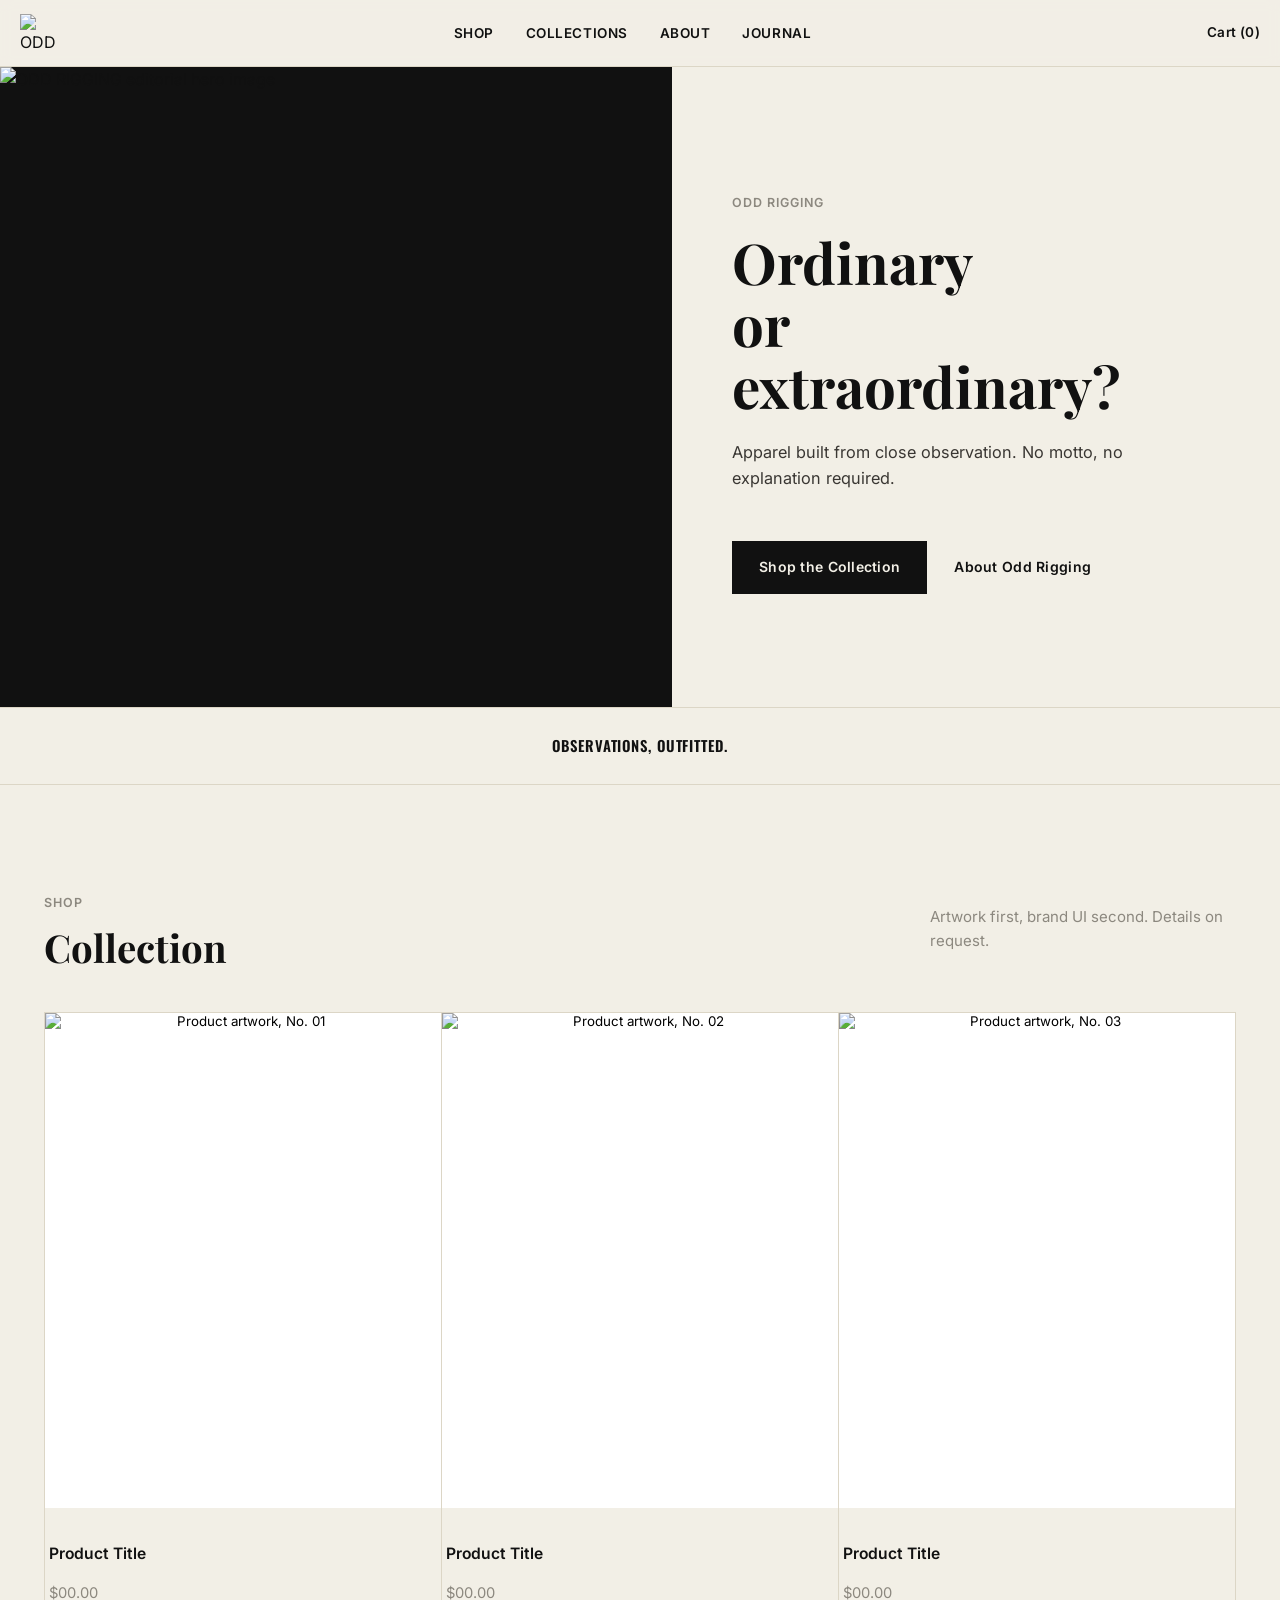
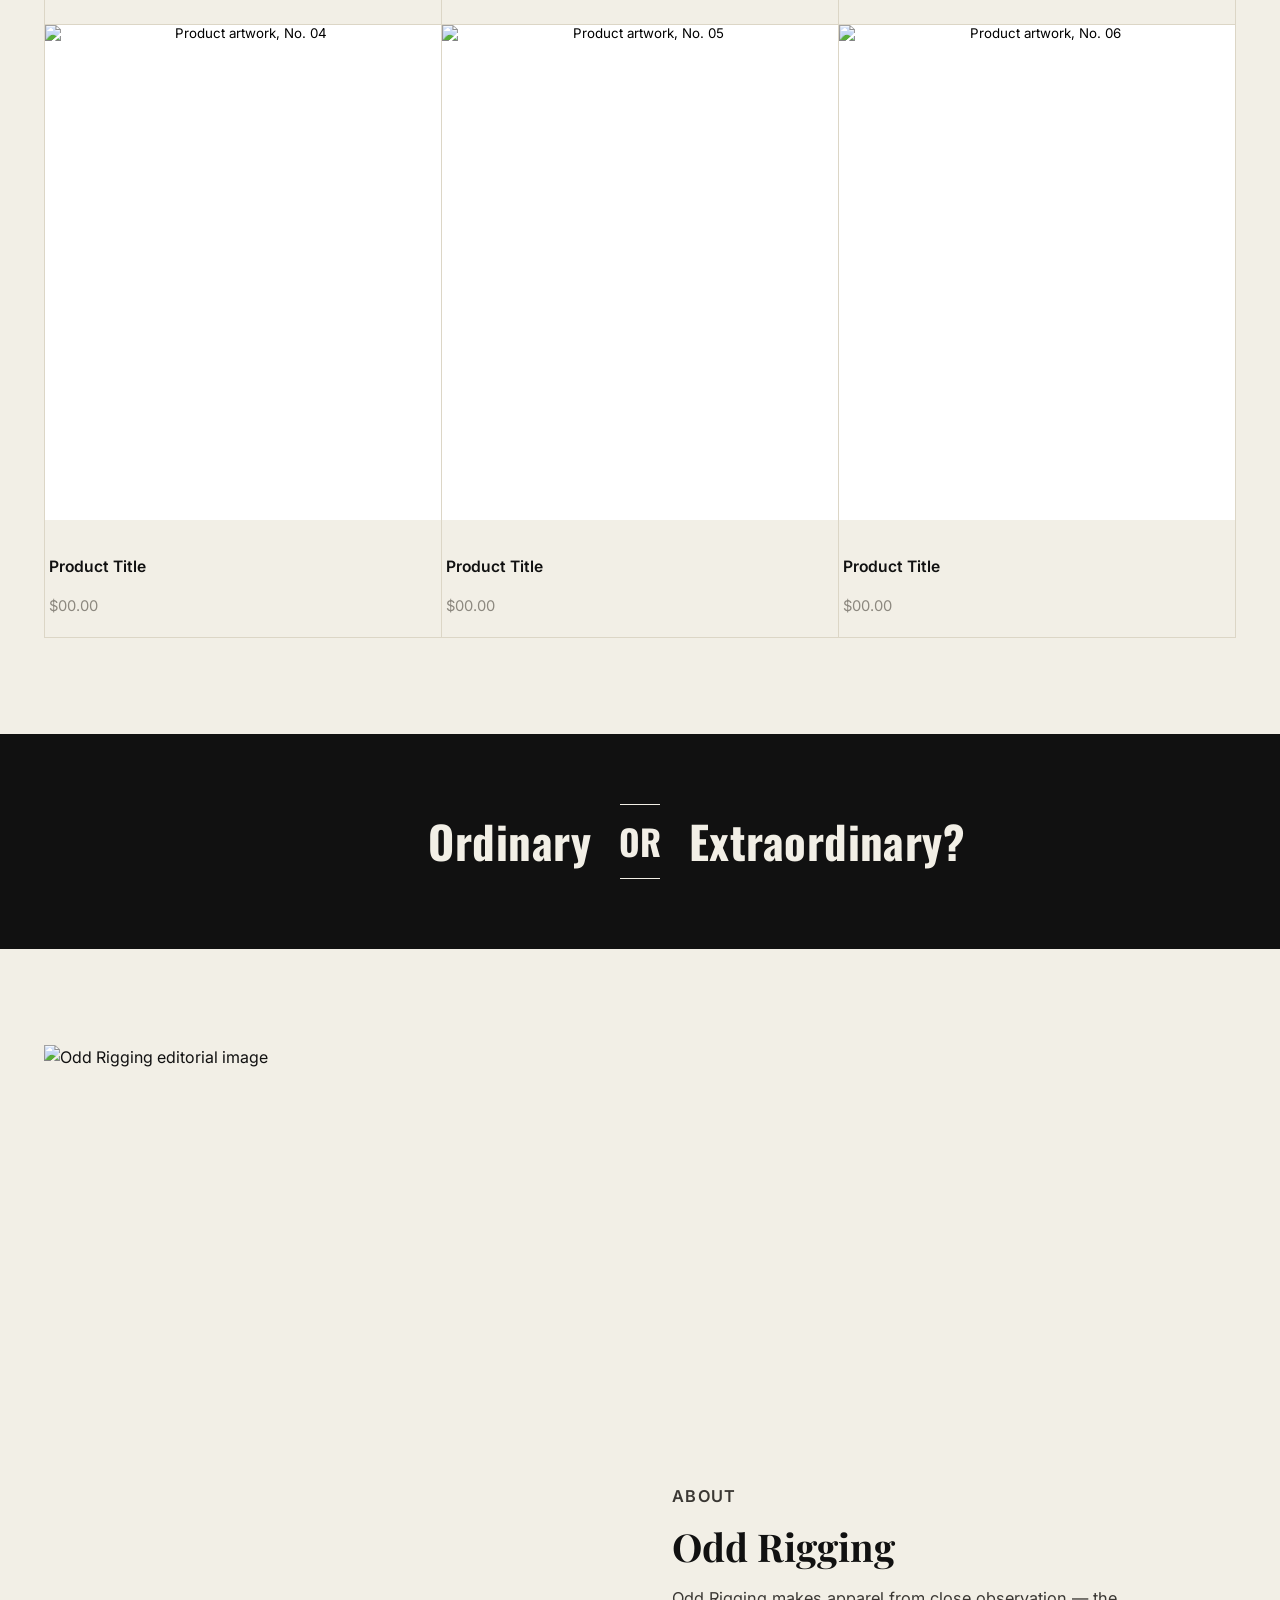
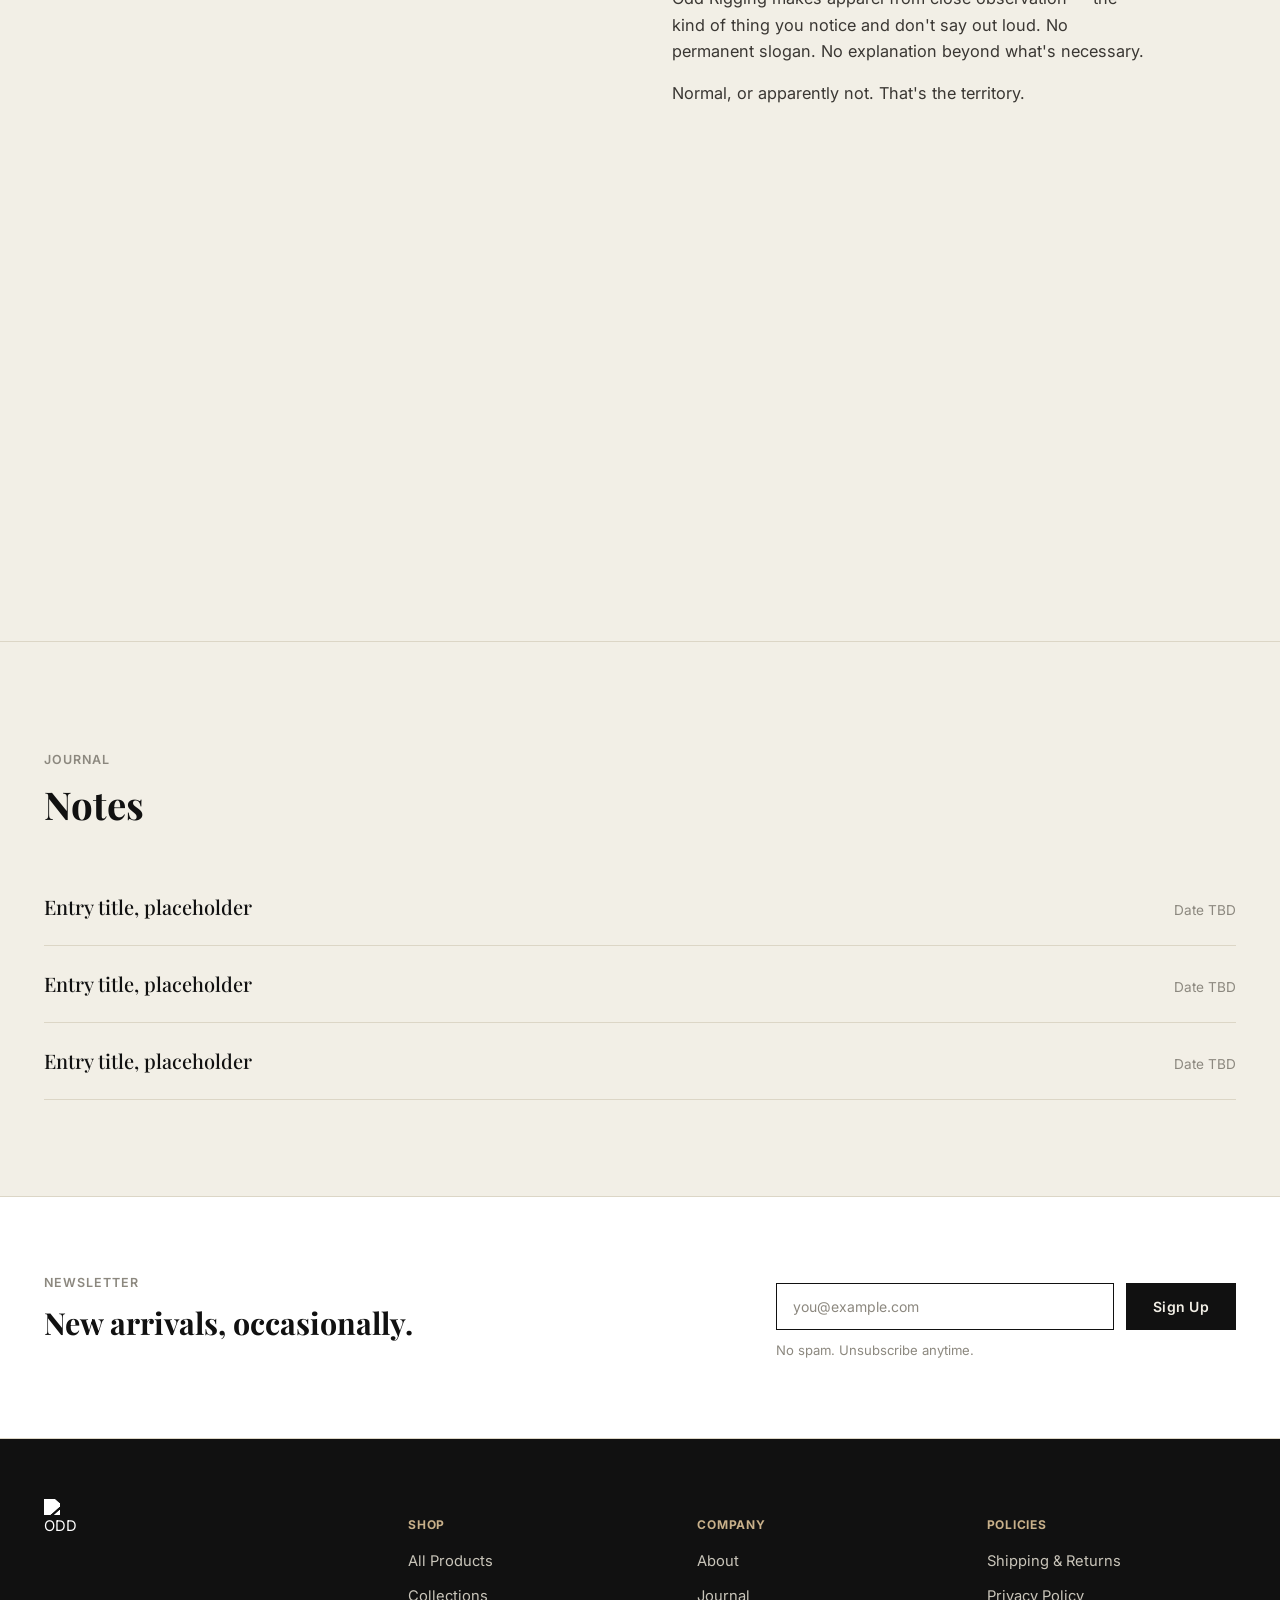
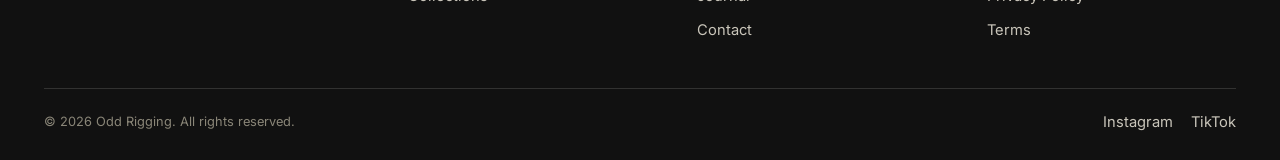
==== index.html @ 1f2906b7 "Add files via upload" ====
<!DOCTYPE html>
<html lang="en">
<head>
<meta charset="UTF-8">
<meta name="viewport" content="width=device-width, initial-scale=1.0">
<title>ODD RIGGING</title>
<meta name="description" content="ODD RIGGING. Observations, outfitted.">
<link rel="canonical" href="https://www.oddrigging.example/">

<meta property="og:type" content="website">
<meta property="og:site_name" content="ODD RIGGING">
<meta property="og:title" content="ODD RIGGING">
<meta property="og:description" content="Observations, outfitted.">
<meta property="og:image" content="images/og-cover.jpg">
<meta property="og:url" content="https://www.oddrigging.example/">
<meta name="twitter:card" content="summary_large_image">
<meta name="twitter:title" content="ODD RIGGING">
<meta name="twitter:description" content="Observations, outfitted.">
<meta name="twitter:image" content="images/og-cover.jpg">

<link rel="icon" type="image/png" href="images/or-mark-dark.png">
<link rel="apple-touch-icon" href="images/or-mark-dark.png">

<link rel="preconnect" href="https://fonts.googleapis.com">
<link rel="preconnect" href="https://fonts.gstatic.com" crossorigin>
<link href="https://fonts.googleapis.com/css2?family=Playfair+Display:ital,wght@0,500;0,700;1,500&family=Oswald:wght@500;600;700&family=Inter:wght@400;500;600;700&display=swap" rel="stylesheet">

<script type="application/ld+json">
{"@context":"https://schema.org","@type":"Organization","name":"ODD RIGGING","url":"https://www.oddrigging.example/","logo":"images/or-mark-dark.png"}
</script>
<script type="application/ld+json">
{"@context":"https://schema.org","@type":"WebSite","name":"ODD RIGGING","url":"https://www.oddrigging.example/"}
</script>

<style>
/* ==========================================================================
   ODD RIGGING — single-file stylesheet
   ========================================================================== */
:root{
  --or-black:#111111;
  --or-ivory:#F2EFE6;
  --or-natural:#C8B08A;
  --or-white:#FFFFFF;
  --or-gray:#8C887F;
  --or-line:#DCD6C6;

  --font-serif: "Playfair Display", Georgia, serif;
  --font-condensed: "Oswald", "Arial Narrow", sans-serif;
  --font-sans: "Inter", -apple-system, Segoe UI, Roboto, sans-serif;

  --container: 1240px;
  --ease: cubic-bezier(.4,0,.2,1);
}

@media (prefers-reduced-motion: reduce){
  *{ animation-duration:.01ms !important; transition-duration:.01ms !important; scroll-behavior:auto !important; }
}

*{ box-sizing:border-box; }
html{ scroll-behavior:smooth; }
body{
  margin:0;
  background:var(--or-ivory);
  color:var(--or-black);
  font-family:var(--font-sans);
  font-size:16px;
  line-height:1.6;
  -webkit-font-smoothing:antialiased;
}
img{ max-width:100%; display:block; }
a{ color:inherit; text-decoration:none; }
button{ font-family:inherit; cursor:pointer; }
::selection{ background:var(--or-black); color:var(--or-ivory); }
a:focus-visible, button:focus-visible, input:focus-visible{
  outline:2px solid var(--or-black); outline-offset:2px;
}

.wrap{ max-width:var(--container); margin:0 auto; padding:0 24px; }

h1,h2,h3{ font-family:var(--font-serif); font-weight:700; margin:0; line-height:1.1; }
.eyebrow{
  font-family:var(--font-sans); font-size:12.5px; letter-spacing:.08em;
  text-transform:uppercase; color:var(--or-gray); font-weight:600;
}

/* ---------- buttons ---------- */
.btn{
  display:inline-flex; align-items:center; justify-content:center; gap:8px;
  font-family:var(--font-sans); font-weight:600; font-size:14px;
  letter-spacing:.02em;
  padding:14px 26px;
  border:1.5px solid var(--or-black);
  background:transparent; color:var(--or-black);
  border-radius:0;
  transition:background .18s var(--ease), color .18s var(--ease);
}
.btn:hover{ background:var(--or-black); color:var(--or-ivory); }
.btn-solid{ background:var(--or-black); color:var(--or-ivory); }
.btn-solid:hover{ background:transparent; color:var(--or-black); }
.btn-ghost{
  border-color:transparent; padding-left:0; padding-right:0;
  position:relative;
}
.btn-ghost::after{
  content:""; position:absolute; left:0; bottom:6px; width:100%; height:1px;
  background:currentColor; transform:scaleX(0); transform-origin:right;
  transition:transform .2s var(--ease);
}
.btn-ghost:hover::after{ transform:scaleX(1); transform-origin:left; }
.btn-ghost:hover{ background:transparent; }

/* ---------- navbar ---------- */
.nav{
  position:sticky; top:0; z-index:1000;
  background:rgba(242,239,230,.94);
  backdrop-filter:blur(6px);
  border-bottom:1px solid var(--or-line);
}
.nav-inner{
  display:flex; align-items:center; justify-content:space-between;
  padding:14px 0;
}
.nav-mark img{ height:38px; width:auto; }
.nav-links{
  display:flex; align-items:center; gap:32px; list-style:none; margin:0; padding:0;
}
.nav-links a{
  font-size:13.5px; font-weight:600; letter-spacing:.04em; text-transform:uppercase;
  color:var(--or-black); position:relative; padding:4px 0;
}
.nav-links a::after{
  content:""; position:absolute; left:0; bottom:0; width:100%; height:1px;
  background:var(--or-black); transform:scaleX(0); transition:transform .2s var(--ease);
}
.nav-links a:hover::after{ transform:scaleX(1); }
.nav-right{ display:flex; align-items:center; gap:22px; }
.cart-link{ font-size:13.5px; font-weight:600; letter-spacing:.03em; }
.burger{
  display:none; border:none; background:none; padding:6px; width:36px; height:36px;
}
.burger span{
  display:block; width:22px; height:2px; background:var(--or-black); margin:5px auto;
}

/* mobile drawer */
.mobile-drawer{
  position:fixed; inset:0 0 0 auto; width:min(84vw,360px); height:100%;
  background:var(--or-ivory); transform:translateX(100%);
  transition:transform .25s var(--ease); z-index:1100;
  padding:28px 26px; overflow-y:auto;
  border-left:1px solid var(--or-line);
}
.mobile-drawer.is-open{ transform:translateX(0); }
.mobile-scrim{
  position:fixed; inset:0; background:rgba(17,17,17,.4); opacity:0; pointer-events:none;
  transition:opacity .25s var(--ease); z-index:1090;
}
.mobile-scrim.is-open{ opacity:1; pointer-events:auto; }
.mobile-drawer .nav-links{ flex-direction:column; align-items:flex-start; gap:22px; margin-top:36px; }
.mobile-drawer .nav-links a{ font-size:18px; font-family:var(--font-serif); text-transform:none; letter-spacing:0; font-weight:500; }
.mobile-close{ border:none; background:none; font-size:26px; line-height:1; padding:0; }

/* ---------- hero ---------- */
.hero{ padding:0; }
.hero-grid{ display:grid; grid-template-columns:1.05fr .95fr; align-items:stretch; min-height:640px; }
.hero-media{ background:var(--or-black); overflow:hidden; }
.hero-media img{ width:100%; height:100%; object-fit:cover; }
.hero-copy{
  display:flex; flex-direction:column; justify-content:center;
  padding:72px 60px;
}
.hero-copy .eyebrow{ margin-bottom:18px; }
.hero-copy h1{
  font-size:clamp(2.6rem,4.4vw,4rem);
}
.hero-or{
  font-family:var(--font-condensed); font-weight:700; letter-spacing:.02em;
  font-size:clamp(1.5rem,2.4vw,2.1rem); margin-top:22px;
  display:flex; align-items:center; gap:16px;
}
.hero-or .divider{ width:34px; height:1px; background:var(--or-black); }
.hero-copy p.sub{ margin-top:22px; max-width:42ch; color:#3a3733; font-size:1.02rem; }
.hero-ctas{ display:flex; gap:26px; align-items:center; margin-top:34px; flex-wrap:wrap; }

/* ---------- section rhythm ---------- */
.section{ padding:96px 0; }
.section-tight{ padding:64px 0; }
.section-black{ background:var(--or-black); color:var(--or-ivory); }
.section-black h2{ color:var(--or-ivory); }
.rule{ height:1px; background:var(--or-line); border:none; margin:0; }

.section-head{ display:flex; justify-content:space-between; align-items:flex-end; gap:24px; flex-wrap:wrap; margin-bottom:44px; }
.section-head h2{ font-size:clamp(1.8rem,3vw,2.4rem); margin-top:8px; }

/* ---------- shop / collection grid ---------- */
.grid-shop{
  display:grid; grid-template-columns:repeat(3,1fr); gap:1px;
  background:var(--or-line); border:1px solid var(--or-line);
}
.product-card{
  background:var(--or-ivory); display:flex; flex-direction:column;
}
.product-media{ aspect-ratio:4/5; overflow:hidden; background:var(--or-white); cursor:pointer; border:none; padding:0; width:100%; }
.product-media img{ width:100%; height:100%; object-fit:cover; transition:transform .45s var(--ease); }
.product-card:hover .product-media img{ transform:scale(1.035); }
.product-info{ padding:18px 4px 4px; }
.product-title{ font-family:var(--font-sans); font-weight:600; font-size:.98rem; }
.product-price{ color:var(--or-gray); font-size:.92rem; margin-top:4px; }

/* ---------- OR behavior moment ---------- */
.or-moment{
  display:grid; grid-template-columns:1fr auto 1fr; align-items:center; gap:28px;
  padding:70px 0; text-align:center;
}
.or-moment .side{ font-family:var(--font-condensed); font-weight:700; font-size:clamp(1.6rem,4vw,2.8rem); letter-spacing:.01em; }
.or-moment .or-glyph{ display:flex; flex-direction:column; align-items:center; gap:8px; }
.or-moment .or-glyph .line{ width:40px; height:1px; background:var(--or-ivory); }
.or-moment .or-glyph span{ font-family:var(--font-condensed); font-weight:700; font-size:2.2rem; }
@media (max-width:767px){
  .or-moment{ grid-template-columns:1fr; }
}

/* ---------- campaign strip ---------- */
.campaign-strip{
  border-top:1px solid var(--or-line); border-bottom:1px solid var(--or-line);
  padding:26px 0; text-align:center;
}
.campaign-strip p{
  font-family:var(--font-condensed); font-weight:600; letter-spacing:.06em;
  text-transform:uppercase; font-size:.92rem; margin:0;
}

/* ---------- about / editorial ---------- */
.about-grid{ display:grid; grid-template-columns:1fr 1fr; gap:64px; align-items:center; }
.about-grid .media{ overflow:hidden; }
.about-grid p{ color:#3a3733; font-size:1.02rem; max-width:48ch; }
.about-grid p + p{ margin-top:16px; }

/* ---------- journal ---------- */
.journal-list{ list-style:none; margin:0; padding:0; }
.journal-list li{
  display:flex; justify-content:space-between; align-items:baseline;
  padding:22px 0; border-bottom:1px solid var(--or-line); gap:20px;
}
.journal-list a{ font-family:var(--font-serif); font-size:1.25rem; font-weight:500; }
.journal-list a:hover{ text-decoration:underline; text-underline-offset:4px; }
.journal-list .date{ font-size:.85rem; color:var(--or-gray); white-space:nowrap; }

/* ---------- newsletter ---------- */
.newsletter{ display:flex; gap:12px; max-width:460px; margin-top:22px; flex-wrap:wrap; }
.newsletter input[type="email"]{
  flex:1; min-width:220px; padding:13px 16px;
  border:1.5px solid var(--or-black); background:transparent;
  font-family:var(--font-sans); font-size:14px; color:var(--or-black);
}
.newsletter input::placeholder{ color:var(--or-gray); }
.newsletter-note{ font-size:.82rem; color:var(--or-gray); margin-top:10px; }

/* ---------- footer ---------- */
.footer{ background:var(--or-black); color:#c9c5ba; padding:60px 0 26px; }
.footer-grid{
  display:grid; grid-template-columns:1.3fr 1fr 1fr 1fr; gap:40px;
  padding-bottom:36px; border-bottom:1px solid rgba(242,239,230,.15);
}
.footer .nav-mark img{ filter:brightness(0) invert(1); height:34px; }
.footer h4{ font-size:12px; letter-spacing:.06em; text-transform:uppercase; color:var(--or-natural); margin-bottom:14px; }
.footer ul{ list-style:none; margin:0; padding:0; }
.footer li{ margin-bottom:9px; }
.footer a{ color:#c9c5ba; font-size:.92rem; }
.footer a:hover{ color:var(--or-ivory); }
.footer-bottom{
  display:flex; justify-content:space-between; align-items:center; gap:12px;
  padding-top:22px; font-size:.8rem; color:#8a8678; flex-wrap:wrap;
}

/* ---------- product modal ---------- */
.modal-scrim{
  position:fixed; inset:0; background:rgba(17,17,17,.55); z-index:1200;
  opacity:0; pointer-events:none; transition:opacity .2s var(--ease);
  display:flex; align-items:center; justify-content:center; padding:24px;
}
.modal-scrim.is-open{ opacity:1; pointer-events:auto; }
.modal{
  background:var(--or-ivory); max-width:920px; width:100%; max-height:88vh; overflow-y:auto;
  border:1px solid var(--or-black);
}
.modal-inner{ display:grid; grid-template-columns:1fr 1fr; }
.modal-media{ background:var(--or-white); }
.modal-media img{ width:100%; height:100%; object-fit:cover; }
.modal-body{ padding:40px; position:relative; }
.modal-close{
  position:absolute; top:16px; right:16px; border:none; background:none;
  font-size:22px; line-height:1; padding:6px;
}
.modal-body .eyebrow{ margin-bottom:10px; }
.modal-body h3{ font-size:1.6rem; margin-bottom:6px; }
.modal-price{ color:var(--or-gray); font-size:1rem; margin-bottom:22px; }
.size-row{ display:flex; gap:10px; margin-bottom:26px; }
.size-btn{
  width:44px; height:44px; border:1.5px solid var(--or-black); background:transparent;
  font-size:13px; font-weight:600;
}
.size-btn.is-selected, .size-btn:hover{ background:var(--or-black); color:var(--or-ivory); }
.modal-desc{ font-size:.94rem; color:#3a3733; margin-top:22px; }
.add-cart-note{ font-size:.85rem; color:var(--or-gray); margin-top:12px; display:none; }
.add-cart-note.is-visible{ display:block; }

@media (max-width:767px){
  .modal-inner{ grid-template-columns:1fr; }
  .modal-body{ padding:28px; }
}

/* ---------- reveal ---------- */
.reveal{ opacity:0; transform:translateY(14px); transition:opacity .55s var(--ease), transform .55s var(--ease); }
.reveal.is-visible{ opacity:1; transform:none; }

/* ==========================================================================
   Responsive
   ========================================================================== */
@media (max-width:991px){
  .nav-links{ display:none; }
  .burger{ display:block; }
  .hero-grid{ grid-template-columns:1fr; min-height:auto; }
  .hero-media{ height:340px; }
  .hero-copy{ padding:52px 28px; }
  .grid-shop{ grid-template-columns:repeat(2,1fr); }
  .about-grid{ grid-template-columns:1fr; gap:32px; }
  .footer-grid{ grid-template-columns:1fr 1fr; }
}
@media (max-width:575px){
  .section{ padding:64px 0; }
  .grid-shop{ grid-template-columns:1fr; }
  .footer-grid{ grid-template-columns:1fr; gap:26px; }
  .journal-list li{ flex-direction:column; align-items:flex-start; gap:4px; }
}
</style>
</head>
<body>

<a href="#main" style="position:absolute;left:-9999px;">Skip to content</a>

<!-- ============ NAVBAR ============ -->
<header class="nav" id="siteNav">
  <div class="wrap nav-inner">
    <a href="#main" class="nav-mark" aria-label="ODD RIGGING home">
      <img src="images/or-mark-light.png" alt="ODD RIGGING" width="120" height="120">
    </a>

    <nav aria-label="Primary">
      <ul class="nav-links">
        <li><a href="#shop">Shop</a></li>
        <li><a href="#shop">Collections</a></li>
        <li><a href="#about">About</a></li>
        <li><a href="#journal">Journal</a></li>
      </ul>
    </nav>

    <div class="nav-right">
      <a href="#shop" class="cart-link">Cart (<span id="cartCount">0</span>)</a>
      <button class="burger" type="button" id="burgerBtn" aria-label="Open menu" aria-controls="mobileDrawer" aria-expanded="false">
        <span></span><span></span><span></span>
      </button>
    </div>
  </div>
</header>

<div class="mobile-scrim" id="mobileScrim"></div>
<nav class="mobile-drawer" id="mobileDrawer" aria-label="Mobile">
  <button class="mobile-close" id="mobileCloseBtn" aria-label="Close menu">&times;</button>
  <ul class="nav-links">
    <li><a href="#shop" data-close>Shop</a></li>
    <li><a href="#shop" data-close>Collections</a></li>
    <li><a href="#about" data-close>About</a></li>
    <li><a href="#journal" data-close>Journal</a></li>
    <li><a href="#shop" data-close>Cart (0)</a></li>
  </ul>
</nav>

<main id="main">

  <!-- ============ HERO ============ -->
  <section class="hero">
    <div class="hero-grid">
      <div class="hero-media">
        <picture>
          <source srcset="images/hero.webp" type="image/webp">
          <img src="images/hero.jpg" alt="ODD RIGGING editorial hero image" width="2200" height="1500" fetchpriority="high">
        </picture>
      </div>
      <div class="hero-copy">
        <p class="eyebrow">Odd Rigging</p>
        <h1>Ordinary<br>or<br>extraordinary?</h1>
        <p class="sub">Apparel built from close observation. No motto, no explanation required.</p>
        <div class="hero-ctas">
          <a href="#shop" class="btn btn-solid">Shop the Collection</a>
          <a href="#about" class="btn btn-ghost">About Odd Rigging</a>
        </div>
      </div>
    </div>
  </section>

  <!-- campaign language strip -->
  <div class="campaign-strip">
    <p>Observations, Outfitted.</p>
  </div>

  <!-- ============ SHOP / COLLECTION GRID ============ -->
  <section class="section" id="shop">
    <div class="wrap">
      <div class="section-head reveal">
        <div>
          <p class="eyebrow">Shop</p>
          <h2>Collection</h2>
        </div>
        <p style="max-width:34ch; color:var(--or-gray); font-size:.94rem;">Artwork first, brand UI second. Details on request.</p>
      </div>

      <div class="grid-shop">

        <article class="product-card">
          <button class="product-media" type="button" data-title="No. 01" data-price="$00.00" data-img="images/product-01.jpg" data-imgwebp="images/product-01.webp" data-desc="Concise product detail, supplied at production time.">
            <picture>
              <source srcset="images/product-01.webp" type="image/webp">
              <img src="images/product-01.jpg" alt="Product artwork, No. 01" loading="lazy" width="1200" height="1500">
            </picture>
          </button>
          <div class="product-info">
            <p class="product-title">Product Title</p>
            <p class="product-price">$00.00</p>
          </div>
        </article>

        <article class="product-card">
          <button class="product-media" type="button" data-title="No. 02" data-price="$00.00" data-img="images/product-02.jpg" data-imgwebp="images/product-02.webp" data-desc="Concise product detail, supplied at production time.">
            <picture>
              <source srcset="images/product-02.webp" type="image/webp">
              <img src="images/product-02.jpg" alt="Product artwork, No. 02" loading="lazy" width="1200" height="1500">
            </picture>
          </button>
          <div class="product-info">
            <p class="product-title">Product Title</p>
            <p class="product-price">$00.00</p>
          </div>
        </article>

        <article class="product-card">
          <button class="product-media" type="button" data-title="No. 03" data-price="$00.00" data-img="images/product-03.jpg" data-imgwebp="images/product-03.webp" data-desc="Concise product detail, supplied at production time.">
            <picture>
              <source srcset="images/product-03.webp" type="image/webp">
              <img src="images/product-03.jpg" alt="Product artwork, No. 03" loading="lazy" width="1200" height="1500">
            </picture>
          </button>
          <div class="product-info">
            <p class="product-title">Product Title</p>
            <p class="product-price">$00.00</p>
          </div>
        </article>

        <article class="product-card">
          <button class="product-media" type="button" data-title="No. 04" data-price="$00.00" data-img="images/product-04.jpg" data-imgwebp="images/product-04.webp" data-desc="Concise product detail, supplied at production time.">
            <picture>
              <source srcset="images/product-04.webp" type="image/webp">
              <img src="images/product-04.jpg" alt="Product artwork, No. 04" loading="lazy" width="1200" height="1500">
            </picture>
          </button>
          <div class="product-info">
            <p class="product-title">Product Title</p>
            <p class="product-price">$00.00</p>
          </div>
        </article>

        <article class="product-card">
          <button class="product-media" type="button" data-title="No. 05" data-price="$00.00" data-img="images/product-05.jpg" data-imgwebp="images/product-05.webp" data-desc="Concise product detail, supplied at production time.">
            <picture>
              <source srcset="images/product-05.webp" type="image/webp">
              <img src="images/product-05.jpg" alt="Product artwork, No. 05" loading="lazy" width="1200" height="1500">
            </picture>
          </button>
          <div class="product-info">
            <p class="product-title">Product Title</p>
            <p class="product-price">$00.00</p>
          </div>
        </article>

        <article class="product-card">
          <button class="product-media" type="button" data-title="No. 06" data-price="$00.00" data-img="images/product-06.jpg" data-imgwebp="images/product-06.webp" data-desc="Concise product detail, supplied at production time.">
            <picture>
              <source srcset="images/product-06.webp" type="image/webp">
              <img src="images/product-06.jpg" alt="Product artwork, No. 06" loading="lazy" width="1200" height="1500">
            </picture>
          </button>
          <div class="product-info">
            <p class="product-title">Product Title</p>
            <p class="product-price">$00.00</p>
          </div>
        </article>

      </div>
    </div>
  </section>

  <!-- ============ OR BEHAVIOR MOMENT ============ -->
  <section class="section-black">
    <div class="wrap or-moment">
      <div class="side" style="text-align:right;">Ordinary</div>
      <div class="or-glyph">
        <span class="line"></span>
        <span>OR</span>
        <span class="line"></span>
      </div>
      <div class="side" style="text-align:left;">Extraordinary?</div>
    </div>
  </section>

  <!-- ============ ABOUT ============ -->
  <section class="section" id="about">
    <div class="wrap">
      <div class="about-grid">
        <div class="media reveal">
          <picture>
            <source srcset="images/editorial-about.webp" type="image/webp">
            <img src="images/editorial-about.jpg" alt="Odd Rigging editorial image" loading="lazy" width="1600" height="1100">
          </picture>
        </div>
        <div>
          <p class="eyebrow">About</p>
          <h2 style="font-size:clamp(1.8rem,3vw,2.4rem); margin-top:8px;">Odd Rigging</h2>
          <p style="margin-top:18px;">Odd Rigging makes apparel from close observation &mdash; the kind of thing you notice and don't say out loud. No permanent slogan. No explanation beyond what's necessary.</p>
          <p>Normal, or apparently not. That's the territory.</p>
        </div>
      </div>
    </div>
  </section>

  <hr class="rule">

  <!-- ============ JOURNAL ============ -->
  <section class="section" id="journal">
    <div class="wrap">
      <div class="section-head reveal">
        <div>
          <p class="eyebrow">Journal</p>
          <h2>Notes</h2>
        </div>
      </div>
      <ul class="journal-list">
        <li><a href="#journal">Entry title, placeholder</a><span class="date">Date TBD</span></li>
        <li><a href="#journal">Entry title, placeholder</a><span class="date">Date TBD</span></li>
        <li><a href="#journal">Entry title, placeholder</a><span class="date">Date TBD</span></li>
      </ul>
    </div>
  </section>

  <!-- ============ NEWSLETTER ============ -->
  <section class="section-tight" style="background:var(--or-white); border-top:1px solid var(--or-line); border-bottom:1px solid var(--or-line);">
    <div class="wrap">
      <div class="row" style="display:flex; flex-wrap:wrap; gap:40px; justify-content:space-between; align-items:flex-start;">
        <div style="max-width:40ch;">
          <p class="eyebrow">Newsletter</p>
          <h2 style="font-size:clamp(1.5rem,2.4vw,1.9rem); margin-top:8px;">New arrivals, occasionally.</h2>
        </div>
        <form action="#" method="post" style="flex:1; min-width:260px; max-width:460px;">
          <label for="orEmail" style="position:absolute; left:-9999px;">Email address</label>
          <div class="newsletter">
            <input type="email" id="orEmail" name="email" placeholder="you@example.com" required autocomplete="email">
            <button type="submit" class="btn btn-solid">Sign Up</button>
          </div>
          <p class="newsletter-note"><!-- Connect to a real email provider --> No spam. Unsubscribe anytime.</p>
        </form>
      </div>
    </div>
  </section>

</main>

<!-- ============ PRODUCT MODAL ============ -->
<div class="modal-scrim" id="productScrim" aria-hidden="true">
  <div class="modal" role="dialog" aria-modal="true" aria-labelledby="modalTitle">
    <div class="modal-inner">
      <div class="modal-media">
        <picture>
          <source id="modalImgWebp" srcset="" type="image/webp">
          <img id="modalImg" src="" alt="" width="1200" height="1500">
        </picture>
      </div>
      <div class="modal-body">
        <button class="modal-close" id="modalCloseBtn" aria-label="Close">&times;</button>
        <p class="eyebrow">Odd Rigging</p>
        <h3 id="modalTitle">Product Title</h3>
        <p class="modal-price" id="modalPrice">$00.00</p>
        <div>
          <p class="eyebrow" style="margin-bottom:10px;">Size</p>
          <div class="size-row" id="sizeRow">
            <button class="size-btn" type="button" data-size="S">S</button>
            <button class="size-btn" type="button" data-size="M">M</button>
            <button class="size-btn" type="button" data-size="L">L</button>
            <button class="size-btn" type="button" data-size="XL">XL</button>
          </div>
        </div>
        <button class="btn btn-solid" id="addCartBtn" style="width:100%;">Add to Cart</button>
        <p class="add-cart-note" id="addCartNote">Your rig has arrived in your cart.</p>
        <p class="modal-desc" id="modalDesc">Concise product detail, supplied at production time.</p>
      </div>
    </div>
  </div>
</div>

<!-- ============ FOOTER ============ -->
<footer class="footer">
  <div class="wrap">
    <div class="footer-grid">
      <div>
        <a href="#main" class="nav-mark" aria-label="ODD RIGGING home">
          <img src="images/or-mark-light.png" alt="ODD RIGGING" width="110" height="110">
        </a>
      </div>
      <div>
        <h4>Shop</h4>
        <ul>
          <li><a href="#shop">All Products</a></li>
          <li><a href="#shop">Collections</a></li>
        </ul>
      </div>
      <div>
        <h4>Company</h4>
        <ul>
          <li><a href="#about">About</a></li>
          <li><a href="#journal">Journal</a></li>
          <!-- Replace with real contact email -->
          <li><a href="mailto:hello@oddrigging.example">Contact</a></li>
        </ul>
      </div>
      <div>
        <h4>Policies</h4>
        <ul>
          <!-- Placeholder legal / policy links -->
          <li><a href="#">Shipping &amp; Returns</a></li>
          <li><a href="#">Privacy Policy</a></li>
          <li><a href="#">Terms</a></li>
        </ul>
      </div>
    </div>
    <div class="footer-bottom">
      <span>&copy; <span id="footerYear"></span> Odd Rigging. All rights reserved.</span>
      <span>
        <!-- Replace with real social profile URLs -->
        <a href="#" style="margin-right:14px;">Instagram</a>
        <a href="#">TikTok</a>
      </span>
    </div>
  </div>
</footer>

<script>
(function () {
  "use strict";

  document.getElementById("footerYear").textContent = new Date().getFullYear();

  // Mobile drawer
  var burger = document.getElementById("burgerBtn");
  var drawer = document.getElementById("mobileDrawer");
  var scrim = document.getElementById("mobileScrim");
  var closeBtn = document.getElementById("mobileCloseBtn");

  function openDrawer() {
    drawer.classList.add("is-open");
    scrim.classList.add("is-open");
    burger.setAttribute("aria-expanded", "true");
  }
  function closeDrawer() {
    drawer.classList.remove("is-open");
    scrim.classList.remove("is-open");
    burger.setAttribute("aria-expanded", "false");
  }
  burger.addEventListener("click", openDrawer);
  closeBtn.addEventListener("click", closeDrawer);
  scrim.addEventListener("click", closeDrawer);
  drawer.querySelectorAll("[data-close]").forEach(function (el) {
    el.addEventListener("click", closeDrawer);
  });

  // Product modal
  var scrimEl = document.getElementById("productScrim");
  var modalImg = document.getElementById("modalImg");
  var modalImgWebp = document.getElementById("modalImgWebp");
  var modalTitle = document.getElementById("modalTitle");
  var modalPrice = document.getElementById("modalPrice");
  var modalDesc = document.getElementById("modalDesc");
  var modalCloseBtn = document.getElementById("modalCloseBtn");
  var addCartBtn = document.getElementById("addCartBtn");
  var addCartNote = document.getElementById("addCartNote");
  var cartCountEl = document.getElementById("cartCount");
  var sizeRow = document.getElementById("sizeRow");
  var cartCount = 0;
  var selectedSize = null;

  function openModal(trigger) {
    modalTitle.textContent = trigger.getAttribute("data-title") || "Product Title";
    modalPrice.textContent = trigger.getAttribute("data-price") || "$00.00";
    modalDesc.textContent = trigger.getAttribute("data-desc") || "";
    modalImg.src = trigger.getAttribute("data-img") || "";
    modalImg.alt = (trigger.getAttribute("data-title") || "Product") + " artwork";
    modalImgWebp.srcset = trigger.getAttribute("data-imgwebp") || "";
    addCartNote.classList.remove("is-visible");
    selectedSize = null;
    sizeRow.querySelectorAll(".size-btn").forEach(function (b) { b.classList.remove("is-selected"); });
    scrimEl.classList.add("is-open");
    scrimEl.setAttribute("aria-hidden", "false");
  }
  function closeModal() {
    scrimEl.classList.remove("is-open");
    scrimEl.setAttribute("aria-hidden", "true");
  }

  document.querySelectorAll(".product-media").forEach(function (btn) {
    btn.addEventListener("click", function () { openModal(btn); });
  });
  modalCloseBtn.addEventListener("click", closeModal);
  scrimEl.addEventListener("click", function (e) {
    if (e.target === scrimEl) closeModal();
  });
  document.addEventListener("keydown", function (e) {
    if (e.key === "Escape") { closeModal(); closeDrawer(); }
  });

  sizeRow.addEventListener("click", function (e) {
    var btn = e.target.closest(".size-btn");
    if (!btn) return;
    sizeRow.querySelectorAll(".size-btn").forEach(function (b) { b.classList.remove("is-selected"); });
    btn.classList.add("is-selected");
    selectedSize = btn.getAttribute("data-size");
  });

  addCartBtn.addEventListener("click", function () {
    cartCount += 1;
    cartCountEl.textContent = cartCount;
    addCartNote.classList.add("is-visible");
  });

  // Scroll reveal
  var prefersReducedMotion = window.matchMedia("(prefers-reduced-motion: reduce)").matches;
  var revealEls = document.querySelectorAll(".reveal");
  if (revealEls.length) {
    if (prefersReducedMotion || !("IntersectionObserver" in window)) {
      revealEls.forEach(function (el) { el.classList.add("is-visible"); });
    } else {
      var observer = new IntersectionObserver(function (entries) {
        entries.forEach(function (entry) {
          if (entry.isIntersecting) {
            entry.target.classList.add("is-visible");
            observer.unobserve(entry.target);
          }
        });
      }, { threshold: 0.15 });
      revealEls.forEach(function (el) { observer.observe(el); });
    }
  }
})();
</script>
</body>
</html>
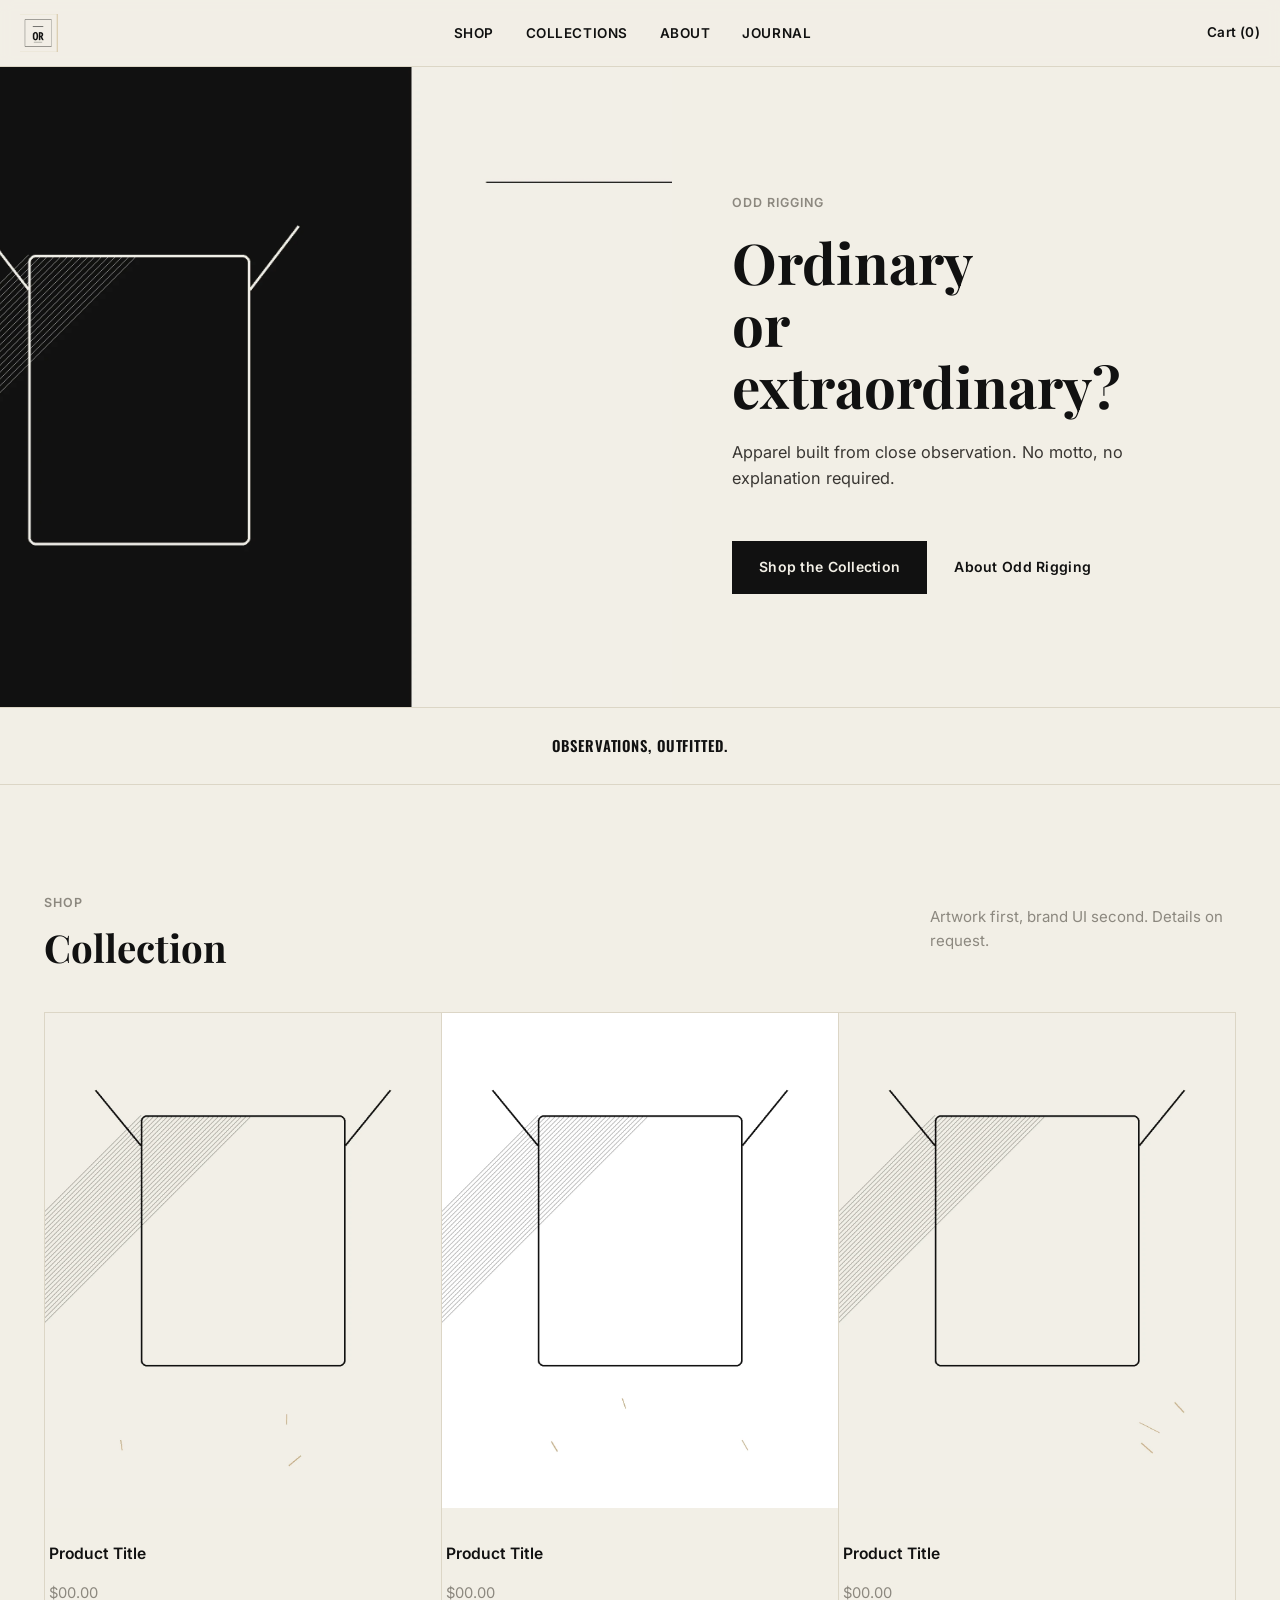
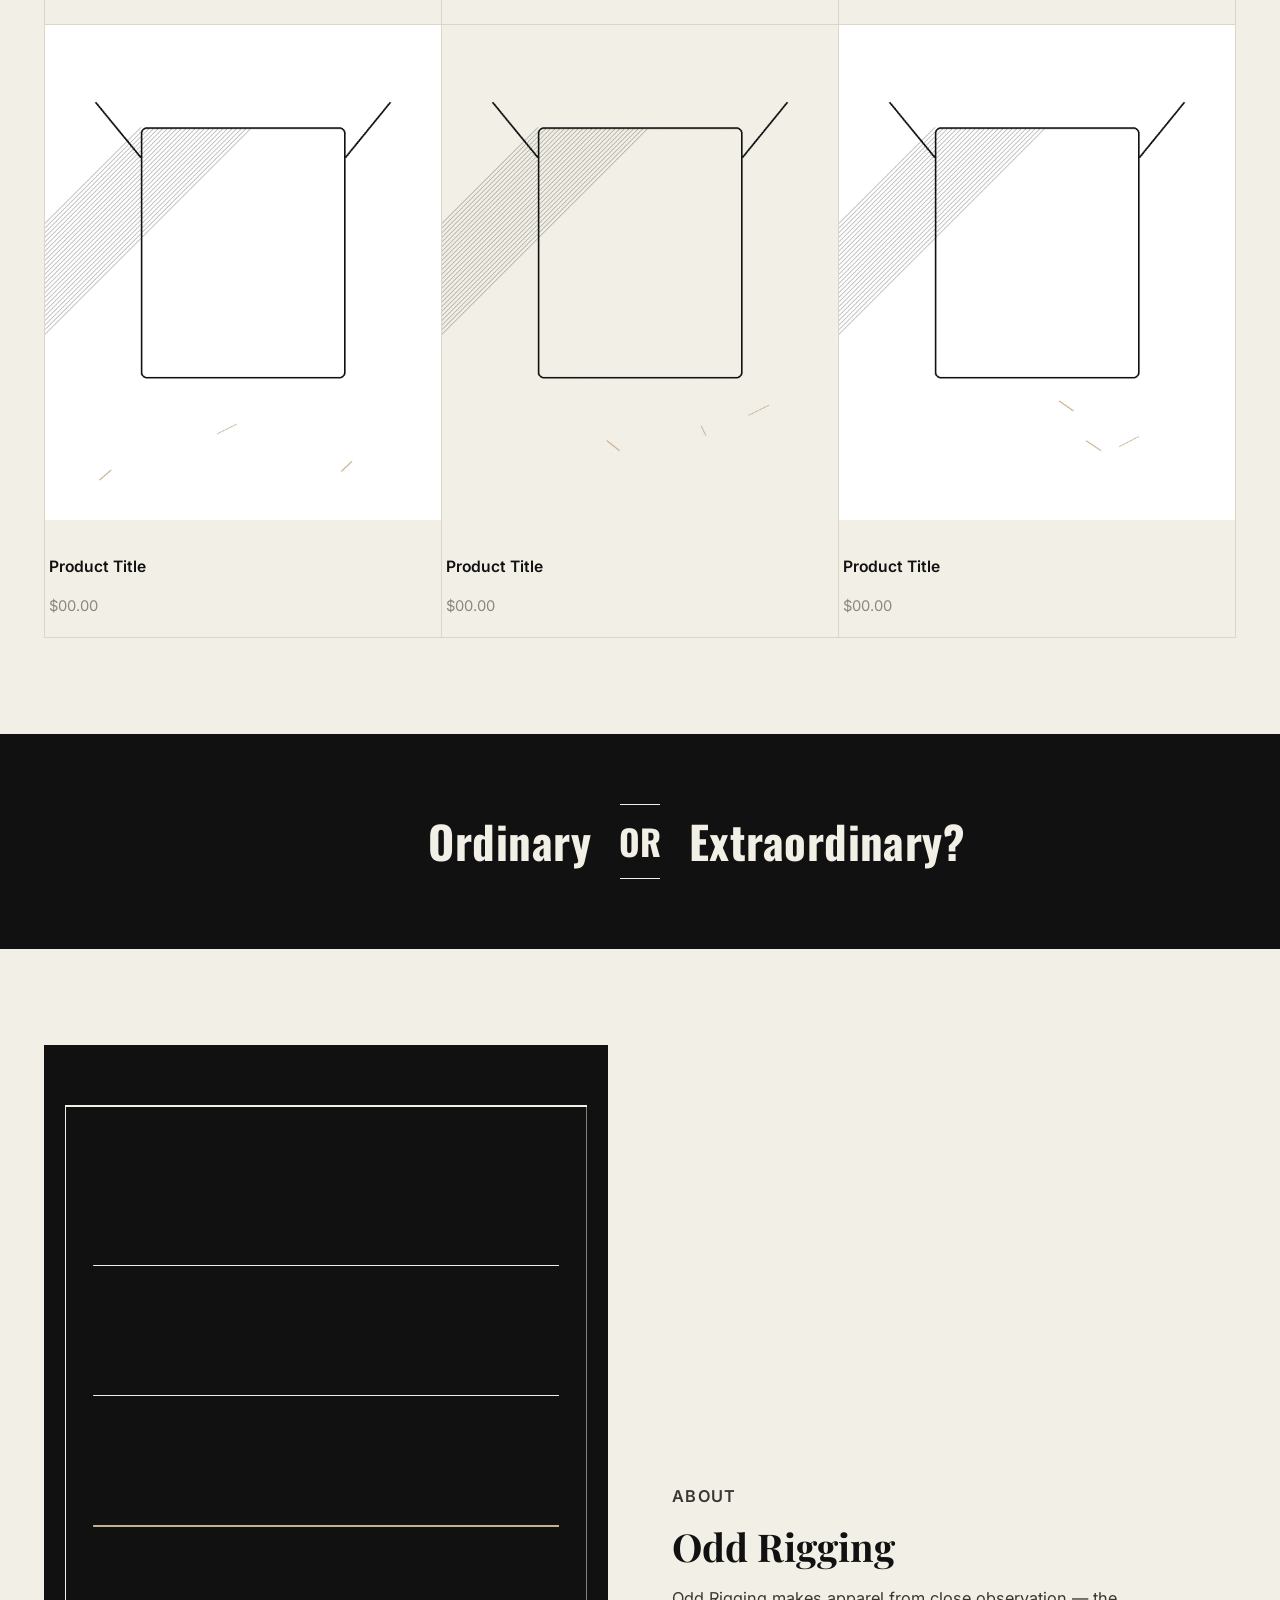
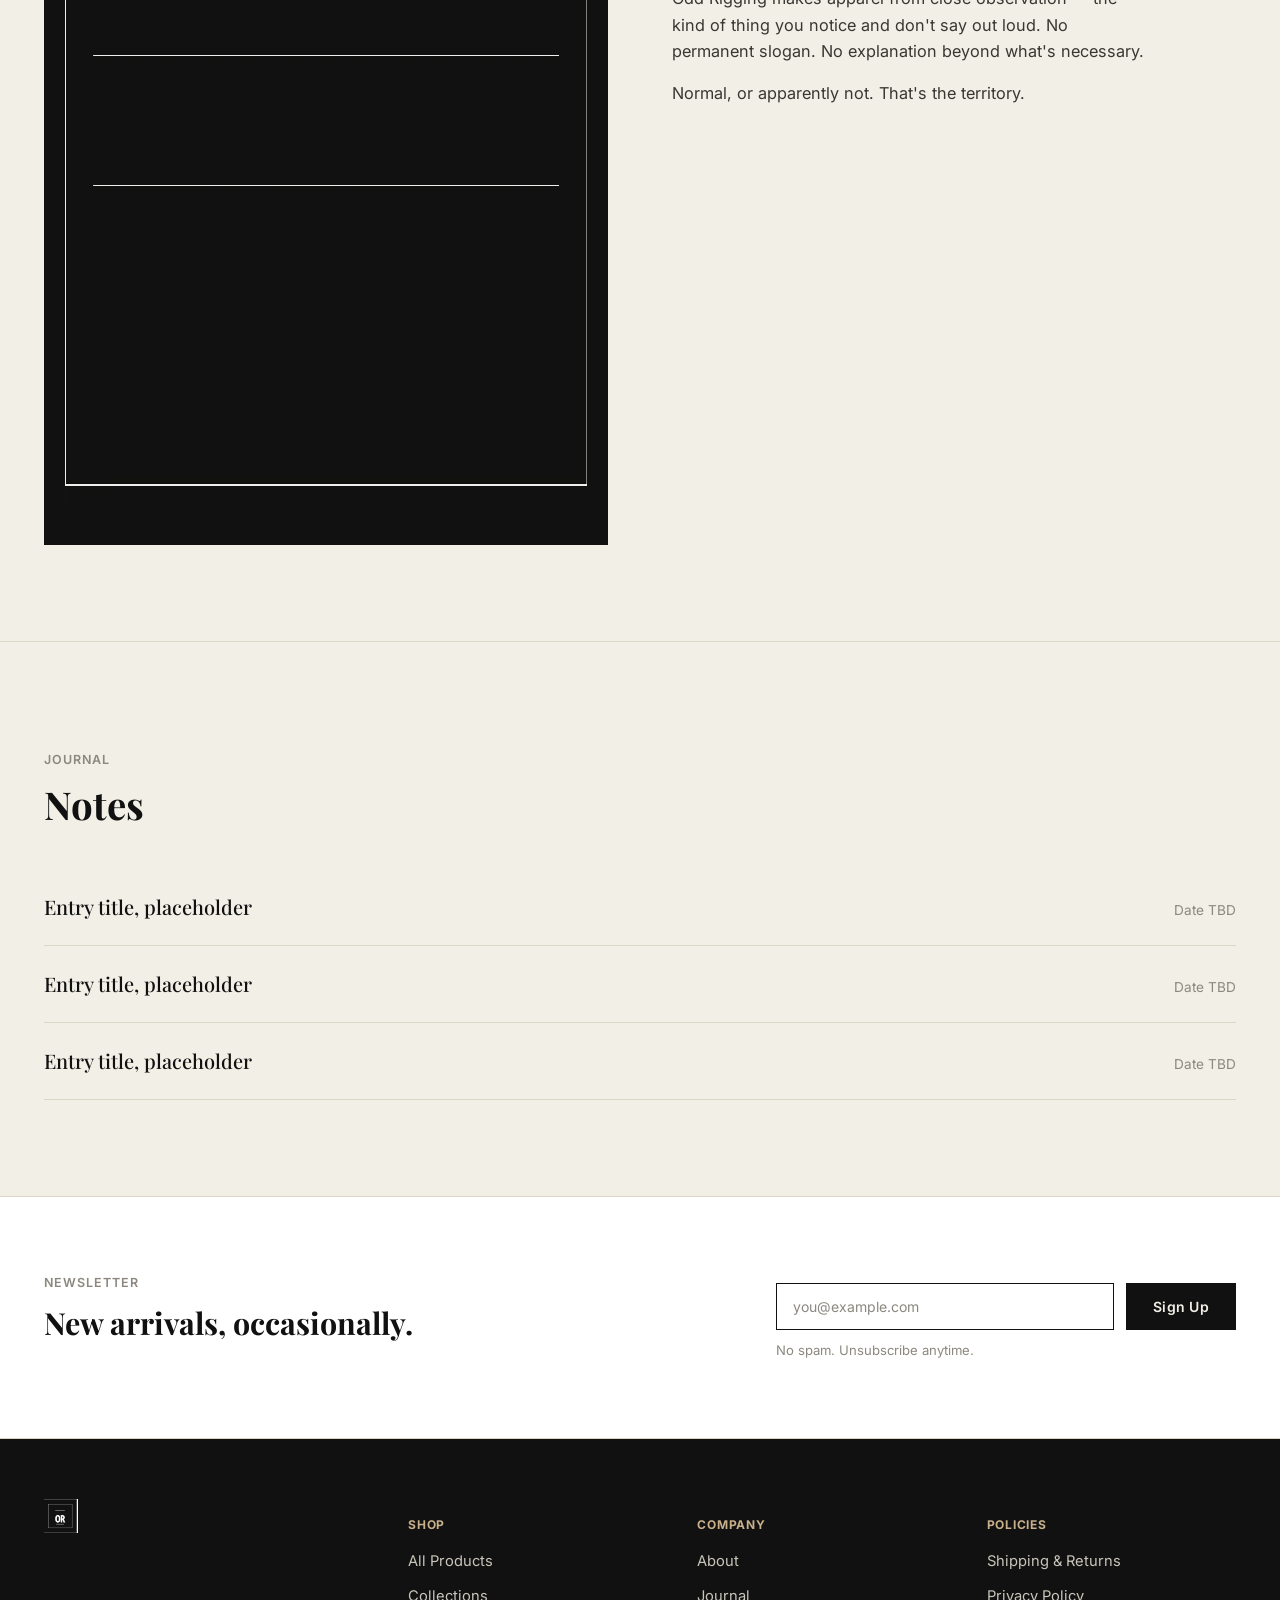
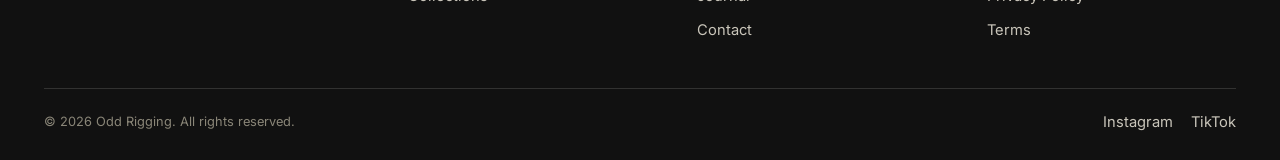
==== commit 3eadc333: "Update index.html" ====
--- a/index.html
+++ b/index.html
@@ -559,13 +559,13 @@
           <p class="eyebrow">Newsletter</p>
           <h2 style="font-size:clamp(1.5rem,2.4vw,1.9rem); margin-top:8px;">New arrivals, occasionally.</h2>
         </div>
-        <form action="#" method="post" style="flex:1; min-width:260px; max-width:460px;">
+        <form action="https://formspree.io/f/xjyvzgvg" method="POST" id="newsletterForm" style="flex:1; min-width:260px; max-width:460px;">
           <label for="orEmail" style="position:absolute; left:-9999px;">Email address</label>
           <div class="newsletter">
             <input type="email" id="orEmail" name="email" placeholder="you@example.com" required autocomplete="email">
-            <button type="submit" class="btn btn-solid">Sign Up</button>
+            <button type="submit" class="btn btn-solid" id="newsletterSubmit">Sign Up</button>
           </div>
-          <p class="newsletter-note"><!-- Connect to a real email provider --> No spam. Unsubscribe anytime.</p>
+          <p class="newsletter-note" id="newsletterNote">No spam. Unsubscribe anytime.</p>
         </form>
       </div>
     </div>
@@ -736,6 +736,41 @@
     cartCount += 1;
     cartCountEl.textContent = cartCount;
     addCartNote.classList.add("is-visible");
+  });
+
+  // Newsletter form (Formspree, AJAX)
+  var newsletterForm = document.getElementById("newsletterForm");
+  var newsletterNote = document.getElementById("newsletterNote");
+  var newsletterSubmit = document.getElementById("newsletterSubmit");
+  var newsletterNoteDefault = newsletterNote.textContent;
+
+  newsletterForm.addEventListener("submit", function (e) {
+    e.preventDefault();
+    newsletterSubmit.disabled = true;
+    newsletterNote.textContent = "Signing you up…";
+    newsletterNote.style.color = "";
+
+    fetch(newsletterForm.action, {
+      method: "POST",
+      body: new FormData(newsletterForm),
+      headers: { "Accept": "application/json" }
+    }).then(function (response) {
+      if (response.ok) {
+        newsletterForm.reset();
+        newsletterNote.textContent = "Thanks — you're on the list.";
+      } else {
+        return response.json().then(function (data) {
+          var message = (data && data.errors && data.errors.length) ? data.errors.map(function (er) { return er.message; }).join(", ") : "Something went wrong. Please try again.";
+          newsletterNote.textContent = message;
+          newsletterNote.style.color = "#b3261e";
+        });
+      }
+    }).catch(function () {
+      newsletterNote.textContent = "Something went wrong. Please try again.";
+      newsletterNote.style.color = "#b3261e";
+    }).finally(function () {
+      newsletterSubmit.disabled = false;
+    });
   });
 
   // Scroll reveal
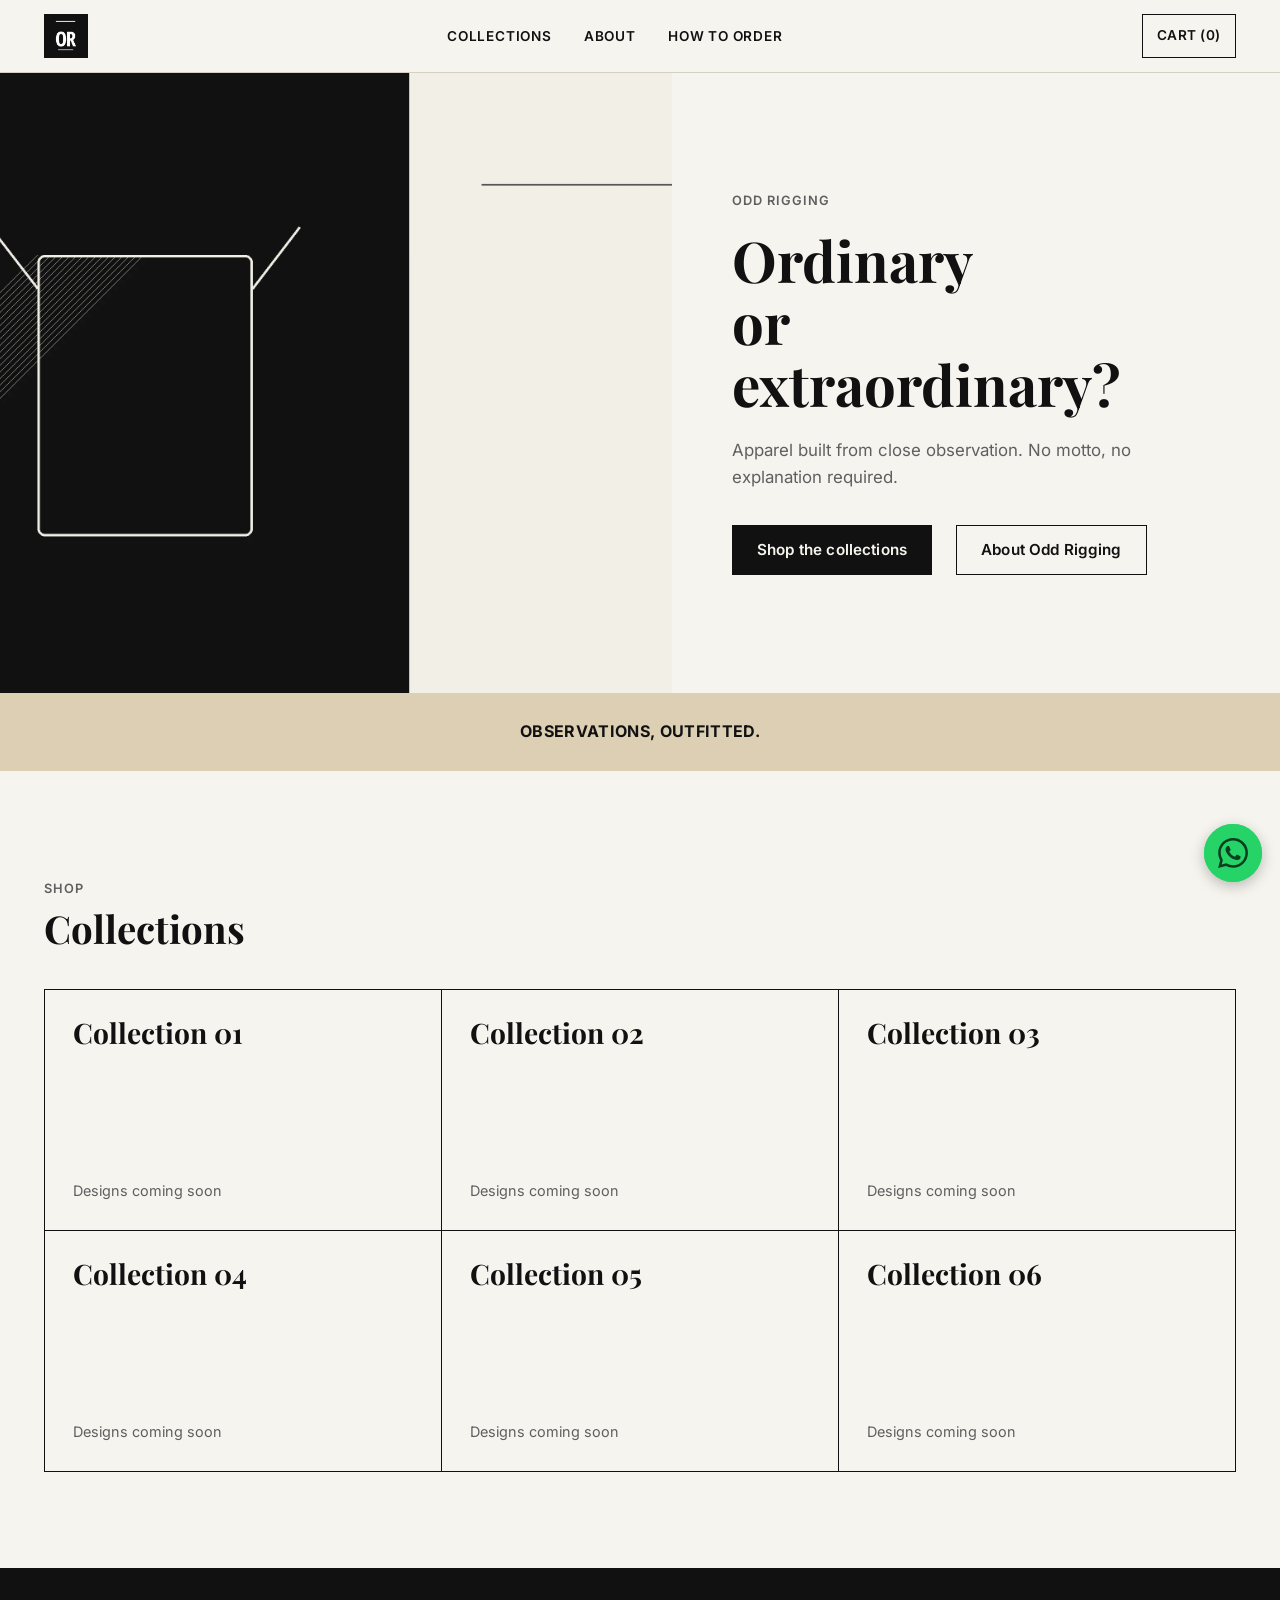
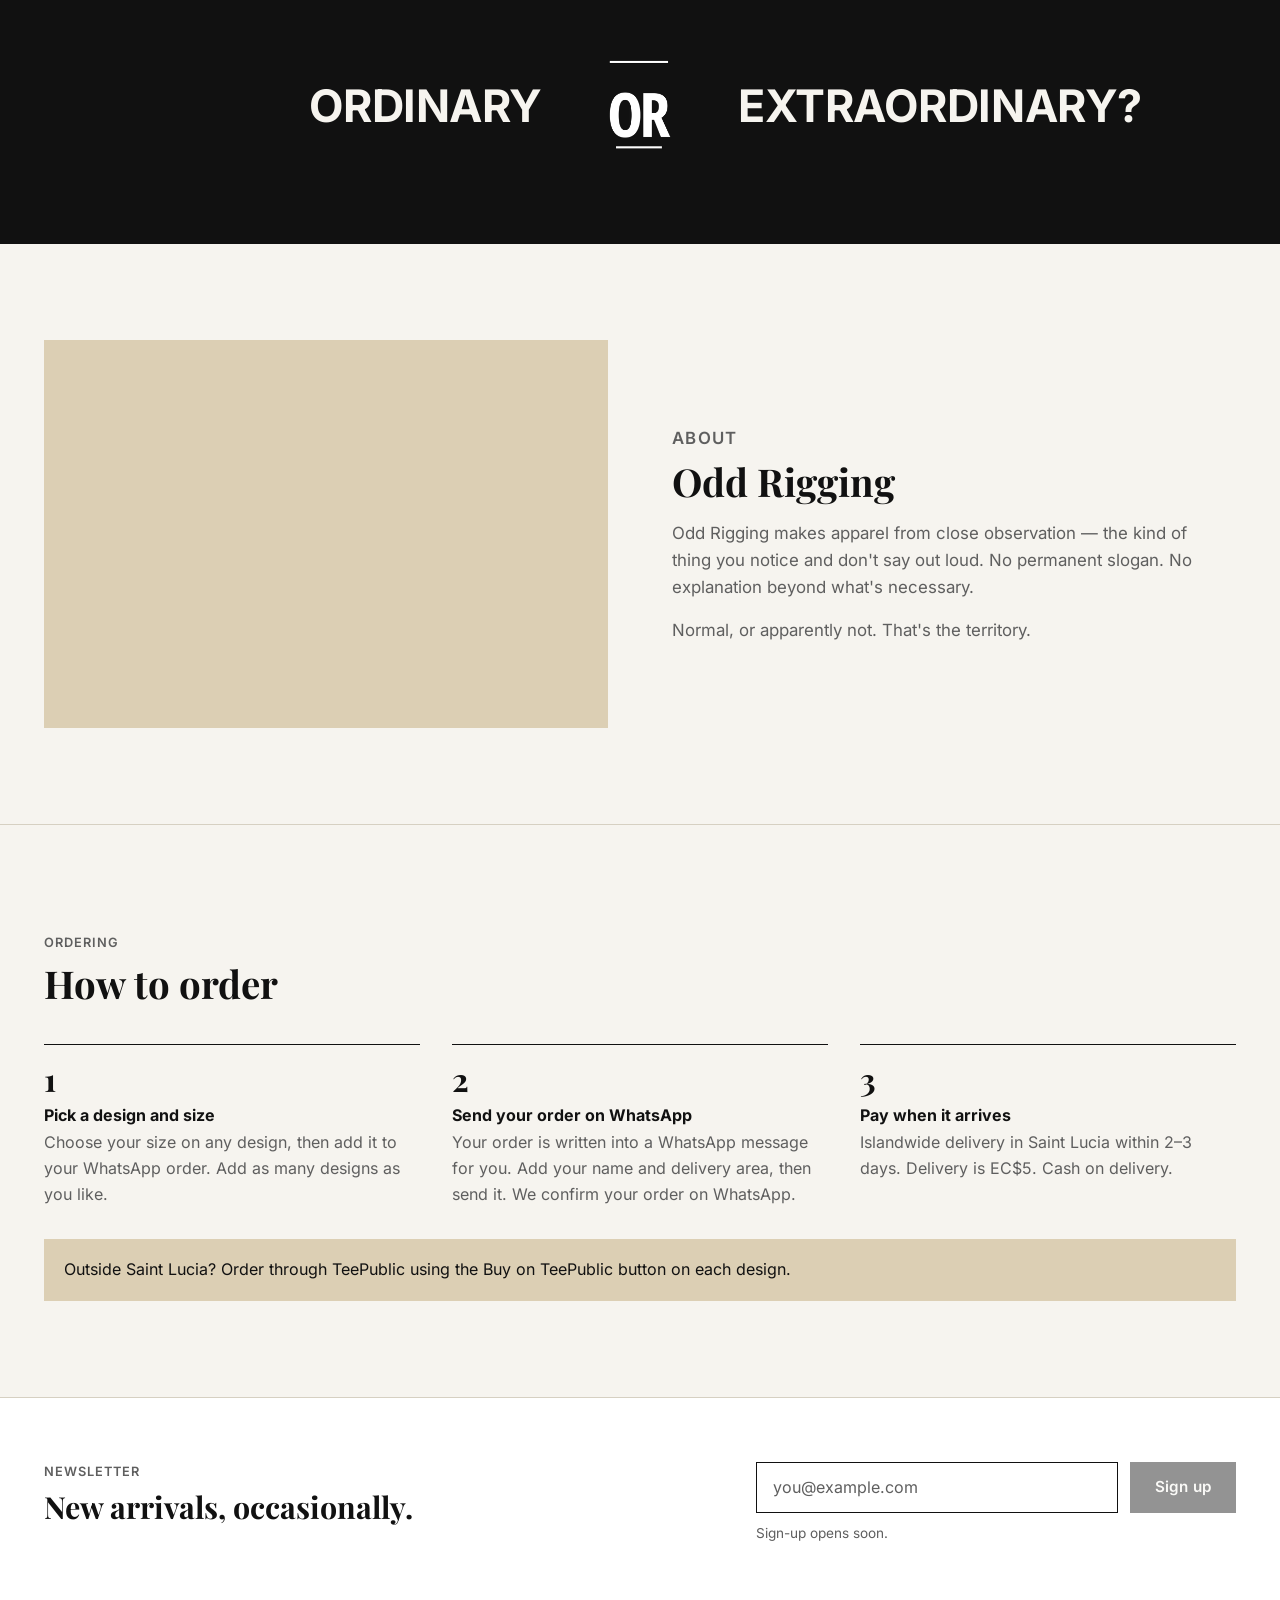
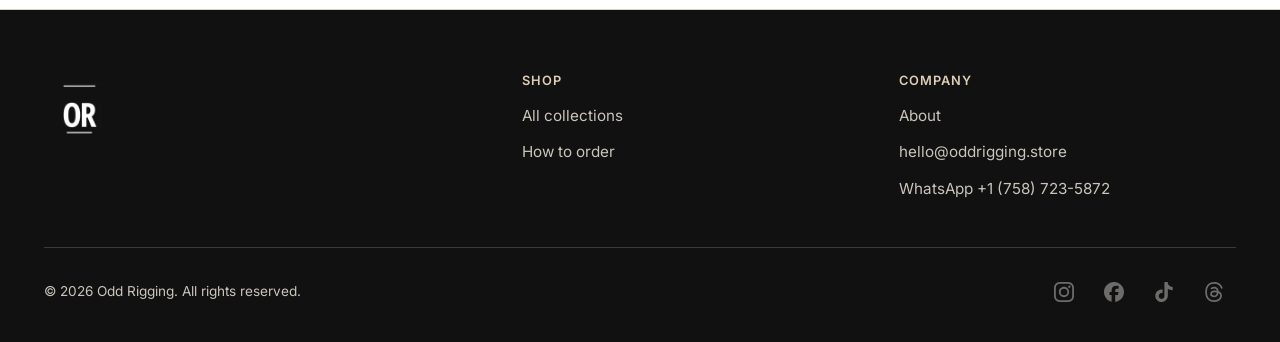
==== commit db2baee7: "Add files via upload" ====
--- a/index.html
+++ b/index.html
@@ -2,796 +2,330 @@
 <html lang="en">
 <head>
 <meta charset="UTF-8">
-<meta name="viewport" content="width=device-width, initial-scale=1.0">
-<title>ODD RIGGING</title>
-<meta name="description" content="ODD RIGGING. Observations, outfitted.">
-<link rel="canonical" href="https://www.oddrigging.example/">
+<meta name="viewport" content="width=device-width, initial-scale=1">
+<meta http-equiv="Content-Security-Policy" content="default-src 'self'; script-src 'self'; style-src 'self'; img-src 'self' data:; font-src 'self'; connect-src 'self'; form-action 'self' https://app.kit.com; frame-src 'none'; object-src 'none'; base-uri 'self'; manifest-src 'self'">
+<meta name="referrer" content="strict-origin-when-cross-origin">
+<title>ODD RIGGING | Observation-led T-shirts, Saint Lucia</title>
+<meta name="description" content="ODD RIGGING is an observation-led apparel brand. T-shirt designs about everyday contradictions. Order on WhatsApp in Saint Lucia, or on TeePublic.">
+<meta name="robots" content="index, follow">
+<link rel="canonical" href="https://oddrigging.store/">
+<meta name="theme-color" content="#111111">
 
 <meta property="og:type" content="website">
 <meta property="og:site_name" content="ODD RIGGING">
-<meta property="og:title" content="ODD RIGGING">
-<meta property="og:description" content="Observations, outfitted.">
-<meta property="og:image" content="images/og-cover.jpg">
-<meta property="og:url" content="https://www.oddrigging.example/">
+<meta property="og:locale" content="en_US">
+<meta property="og:title" content="ODD RIGGING | Observation-led T-shirts, Saint Lucia">
+<meta property="og:description" content="ODD RIGGING is an observation-led apparel brand. T-shirt designs about everyday contradictions. Order on WhatsApp in Saint Lucia, or on TeePublic.">
+<meta property="og:url" content="https://oddrigging.store/">
+<!-- ASSET NEEDED: images/og-cover.jpg, exactly 1200x630 -->
+<meta property="og:image" content="https://oddrigging.store/images/og-cover.jpg">
+<meta property="og:image:width" content="1200">
+<meta property="og:image:height" content="630">
+<meta property="og:image:alt" content="ODD RIGGING wordmark and OR mark">
 <meta name="twitter:card" content="summary_large_image">
-<meta name="twitter:title" content="ODD RIGGING">
-<meta name="twitter:description" content="Observations, outfitted.">
-<meta name="twitter:image" content="images/og-cover.jpg">
-
-<link rel="icon" type="image/png" href="images/or-mark-dark.png">
-<link rel="apple-touch-icon" href="images/or-mark-dark.png">
-
-<link rel="preconnect" href="https://fonts.googleapis.com">
-<link rel="preconnect" href="https://fonts.gstatic.com" crossorigin>
-<link href="https://fonts.googleapis.com/css2?family=Playfair+Display:ital,wght@0,500;0,700;1,500&family=Oswald:wght@500;600;700&family=Inter:wght@400;500;600;700&display=swap" rel="stylesheet">
-
+<meta name="twitter:title" content="ODD RIGGING | Observation-led T-shirts, Saint Lucia">
+<meta name="twitter:description" content="ODD RIGGING is an observation-led apparel brand. T-shirt designs about everyday contradictions. Order on WhatsApp in Saint Lucia, or on TeePublic.">
+<meta name="twitter:image" content="https://oddrigging.store/images/og-cover.jpg">
+
+<!-- Full favicon set + site.webmanifest come in the SEO stage -->
+<link rel="icon" type="image/png" sizes="160x160" href="images/or-mark-160.png">
+<link rel="apple-touch-icon" href="images/or-mark-512.png">
+
+<link rel="preload" href="assets/fonts/playfair-display-latin-700-normal.woff2" as="font" type="font/woff2" crossorigin>
+<link rel="preload" href="assets/fonts/inter-latin-400-normal.woff2" as="font" type="font/woff2" crossorigin>
+<link rel="stylesheet" href="assets/css/or.css">
+<script src="assets/js/or.js" defer></script>
 <script type="application/ld+json">
-{"@context":"https://schema.org","@type":"Organization","name":"ODD RIGGING","url":"https://www.oddrigging.example/","logo":"images/or-mark-dark.png"}
+{
+ "@context": "https://schema.org",
+ "@type": "Organization",
+ "name": "ODD RIGGING",
+ "alternateName": "OR",
+ "url": "https://oddrigging.store/",
+ "logo": "https://oddrigging.store/images/or-mark-512.png",
+ "email": "hello@oddrigging.store",
+ "contactPoint": {
+  "@type": "ContactPoint",
+  "telephone": "+1-758-723-5872",
+  "contactType": "customer service",
+  "areaServed": "LC",
+  "availableLanguage": "en"
+ }
+}
 </script>
 <script type="application/ld+json">
-{"@context":"https://schema.org","@type":"WebSite","name":"ODD RIGGING","url":"https://www.oddrigging.example/"}
+{
+ "@context": "https://schema.org",
+ "@type": "WebSite",
+ "name": "ODD RIGGING",
+ "url": "https://oddrigging.store/"
+}
 </script>
-
-<style>
-/* ==========================================================================
-   ODD RIGGING — single-file stylesheet
-   ========================================================================== */
-:root{
-  --or-black:#111111;
-  --or-ivory:#F2EFE6;
-  --or-natural:#C8B08A;
-  --or-white:#FFFFFF;
-  --or-gray:#8C887F;
-  --or-line:#DCD6C6;
-
-  --font-serif: "Playfair Display", Georgia, serif;
-  --font-condensed: "Oswald", "Arial Narrow", sans-serif;
-  --font-sans: "Inter", -apple-system, Segoe UI, Roboto, sans-serif;
-
-  --container: 1240px;
-  --ease: cubic-bezier(.4,0,.2,1);
-}
-
-@media (prefers-reduced-motion: reduce){
-  *{ animation-duration:.01ms !important; transition-duration:.01ms !important; scroll-behavior:auto !important; }
-}
-
-*{ box-sizing:border-box; }
-html{ scroll-behavior:smooth; }
-body{
-  margin:0;
-  background:var(--or-ivory);
-  color:var(--or-black);
-  font-family:var(--font-sans);
-  font-size:16px;
-  line-height:1.6;
-  -webkit-font-smoothing:antialiased;
-}
-img{ max-width:100%; display:block; }
-a{ color:inherit; text-decoration:none; }
-button{ font-family:inherit; cursor:pointer; }
-::selection{ background:var(--or-black); color:var(--or-ivory); }
-a:focus-visible, button:focus-visible, input:focus-visible{
-  outline:2px solid var(--or-black); outline-offset:2px;
-}
-
-.wrap{ max-width:var(--container); margin:0 auto; padding:0 24px; }
-
-h1,h2,h3{ font-family:var(--font-serif); font-weight:700; margin:0; line-height:1.1; }
-.eyebrow{
-  font-family:var(--font-sans); font-size:12.5px; letter-spacing:.08em;
-  text-transform:uppercase; color:var(--or-gray); font-weight:600;
-}
-
-/* ---------- buttons ---------- */
-.btn{
-  display:inline-flex; align-items:center; justify-content:center; gap:8px;
-  font-family:var(--font-sans); font-weight:600; font-size:14px;
-  letter-spacing:.02em;
-  padding:14px 26px;
-  border:1.5px solid var(--or-black);
-  background:transparent; color:var(--or-black);
-  border-radius:0;
-  transition:background .18s var(--ease), color .18s var(--ease);
-}
-.btn:hover{ background:var(--or-black); color:var(--or-ivory); }
-.btn-solid{ background:var(--or-black); color:var(--or-ivory); }
-.btn-solid:hover{ background:transparent; color:var(--or-black); }
-.btn-ghost{
-  border-color:transparent; padding-left:0; padding-right:0;
-  position:relative;
-}
-.btn-ghost::after{
-  content:""; position:absolute; left:0; bottom:6px; width:100%; height:1px;
-  background:currentColor; transform:scaleX(0); transform-origin:right;
-  transition:transform .2s var(--ease);
-}
-.btn-ghost:hover::after{ transform:scaleX(1); transform-origin:left; }
-.btn-ghost:hover{ background:transparent; }
-
-/* ---------- navbar ---------- */
-.nav{
-  position:sticky; top:0; z-index:1000;
-  background:rgba(242,239,230,.94);
-  backdrop-filter:blur(6px);
-  border-bottom:1px solid var(--or-line);
-}
-.nav-inner{
-  display:flex; align-items:center; justify-content:space-between;
-  padding:14px 0;
-}
-.nav-mark img{ height:38px; width:auto; }
-.nav-links{
-  display:flex; align-items:center; gap:32px; list-style:none; margin:0; padding:0;
-}
-.nav-links a{
-  font-size:13.5px; font-weight:600; letter-spacing:.04em; text-transform:uppercase;
-  color:var(--or-black); position:relative; padding:4px 0;
-}
-.nav-links a::after{
-  content:""; position:absolute; left:0; bottom:0; width:100%; height:1px;
-  background:var(--or-black); transform:scaleX(0); transition:transform .2s var(--ease);
-}
-.nav-links a:hover::after{ transform:scaleX(1); }
-.nav-right{ display:flex; align-items:center; gap:22px; }
-.cart-link{ font-size:13.5px; font-weight:600; letter-spacing:.03em; }
-.burger{
-  display:none; border:none; background:none; padding:6px; width:36px; height:36px;
-}
-.burger span{
-  display:block; width:22px; height:2px; background:var(--or-black); margin:5px auto;
-}
-
-/* mobile drawer */
-.mobile-drawer{
-  position:fixed; inset:0 0 0 auto; width:min(84vw,360px); height:100%;
-  background:var(--or-ivory); transform:translateX(100%);
-  transition:transform .25s var(--ease); z-index:1100;
-  padding:28px 26px; overflow-y:auto;
-  border-left:1px solid var(--or-line);
-}
-.mobile-drawer.is-open{ transform:translateX(0); }
-.mobile-scrim{
-  position:fixed; inset:0; background:rgba(17,17,17,.4); opacity:0; pointer-events:none;
-  transition:opacity .25s var(--ease); z-index:1090;
-}
-.mobile-scrim.is-open{ opacity:1; pointer-events:auto; }
-.mobile-drawer .nav-links{ flex-direction:column; align-items:flex-start; gap:22px; margin-top:36px; }
-.mobile-drawer .nav-links a{ font-size:18px; font-family:var(--font-serif); text-transform:none; letter-spacing:0; font-weight:500; }
-.mobile-close{ border:none; background:none; font-size:26px; line-height:1; padding:0; }
-
-/* ---------- hero ---------- */
-.hero{ padding:0; }
-.hero-grid{ display:grid; grid-template-columns:1.05fr .95fr; align-items:stretch; min-height:640px; }
-.hero-media{ background:var(--or-black); overflow:hidden; }
-.hero-media img{ width:100%; height:100%; object-fit:cover; }
-.hero-copy{
-  display:flex; flex-direction:column; justify-content:center;
-  padding:72px 60px;
-}
-.hero-copy .eyebrow{ margin-bottom:18px; }
-.hero-copy h1{
-  font-size:clamp(2.6rem,4.4vw,4rem);
-}
-.hero-or{
-  font-family:var(--font-condensed); font-weight:700; letter-spacing:.02em;
-  font-size:clamp(1.5rem,2.4vw,2.1rem); margin-top:22px;
-  display:flex; align-items:center; gap:16px;
-}
-.hero-or .divider{ width:34px; height:1px; background:var(--or-black); }
-.hero-copy p.sub{ margin-top:22px; max-width:42ch; color:#3a3733; font-size:1.02rem; }
-.hero-ctas{ display:flex; gap:26px; align-items:center; margin-top:34px; flex-wrap:wrap; }
-
-/* ---------- section rhythm ---------- */
-.section{ padding:96px 0; }
-.section-tight{ padding:64px 0; }
-.section-black{ background:var(--or-black); color:var(--or-ivory); }
-.section-black h2{ color:var(--or-ivory); }
-.rule{ height:1px; background:var(--or-line); border:none; margin:0; }
-
-.section-head{ display:flex; justify-content:space-between; align-items:flex-end; gap:24px; flex-wrap:wrap; margin-bottom:44px; }
-.section-head h2{ font-size:clamp(1.8rem,3vw,2.4rem); margin-top:8px; }
-
-/* ---------- shop / collection grid ---------- */
-.grid-shop{
-  display:grid; grid-template-columns:repeat(3,1fr); gap:1px;
-  background:var(--or-line); border:1px solid var(--or-line);
-}
-.product-card{
-  background:var(--or-ivory); display:flex; flex-direction:column;
-}
-.product-media{ aspect-ratio:4/5; overflow:hidden; background:var(--or-white); cursor:pointer; border:none; padding:0; width:100%; }
-.product-media img{ width:100%; height:100%; object-fit:cover; transition:transform .45s var(--ease); }
-.product-card:hover .product-media img{ transform:scale(1.035); }
-.product-info{ padding:18px 4px 4px; }
-.product-title{ font-family:var(--font-sans); font-weight:600; font-size:.98rem; }
-.product-price{ color:var(--or-gray); font-size:.92rem; margin-top:4px; }
-
-/* ---------- OR behavior moment ---------- */
-.or-moment{
-  display:grid; grid-template-columns:1fr auto 1fr; align-items:center; gap:28px;
-  padding:70px 0; text-align:center;
-}
-.or-moment .side{ font-family:var(--font-condensed); font-weight:700; font-size:clamp(1.6rem,4vw,2.8rem); letter-spacing:.01em; }
-.or-moment .or-glyph{ display:flex; flex-direction:column; align-items:center; gap:8px; }
-.or-moment .or-glyph .line{ width:40px; height:1px; background:var(--or-ivory); }
-.or-moment .or-glyph span{ font-family:var(--font-condensed); font-weight:700; font-size:2.2rem; }
-@media (max-width:767px){
-  .or-moment{ grid-template-columns:1fr; }
-}
-
-/* ---------- campaign strip ---------- */
-.campaign-strip{
-  border-top:1px solid var(--or-line); border-bottom:1px solid var(--or-line);
-  padding:26px 0; text-align:center;
-}
-.campaign-strip p{
-  font-family:var(--font-condensed); font-weight:600; letter-spacing:.06em;
-  text-transform:uppercase; font-size:.92rem; margin:0;
-}
-
-/* ---------- about / editorial ---------- */
-.about-grid{ display:grid; grid-template-columns:1fr 1fr; gap:64px; align-items:center; }
-.about-grid .media{ overflow:hidden; }
-.about-grid p{ color:#3a3733; font-size:1.02rem; max-width:48ch; }
-.about-grid p + p{ margin-top:16px; }
-
-/* ---------- journal ---------- */
-.journal-list{ list-style:none; margin:0; padding:0; }
-.journal-list li{
-  display:flex; justify-content:space-between; align-items:baseline;
-  padding:22px 0; border-bottom:1px solid var(--or-line); gap:20px;
-}
-.journal-list a{ font-family:var(--font-serif); font-size:1.25rem; font-weight:500; }
-.journal-list a:hover{ text-decoration:underline; text-underline-offset:4px; }
-.journal-list .date{ font-size:.85rem; color:var(--or-gray); white-space:nowrap; }
-
-/* ---------- newsletter ---------- */
-.newsletter{ display:flex; gap:12px; max-width:460px; margin-top:22px; flex-wrap:wrap; }
-.newsletter input[type="email"]{
-  flex:1; min-width:220px; padding:13px 16px;
-  border:1.5px solid var(--or-black); background:transparent;
-  font-family:var(--font-sans); font-size:14px; color:var(--or-black);
-}
-.newsletter input::placeholder{ color:var(--or-gray); }
-.newsletter-note{ font-size:.82rem; color:var(--or-gray); margin-top:10px; }
-
-/* ---------- footer ---------- */
-.footer{ background:var(--or-black); color:#c9c5ba; padding:60px 0 26px; }
-.footer-grid{
-  display:grid; grid-template-columns:1.3fr 1fr 1fr 1fr; gap:40px;
-  padding-bottom:36px; border-bottom:1px solid rgba(242,239,230,.15);
-}
-.footer .nav-mark img{ filter:brightness(0) invert(1); height:34px; }
-.footer h4{ font-size:12px; letter-spacing:.06em; text-transform:uppercase; color:var(--or-natural); margin-bottom:14px; }
-.footer ul{ list-style:none; margin:0; padding:0; }
-.footer li{ margin-bottom:9px; }
-.footer a{ color:#c9c5ba; font-size:.92rem; }
-.footer a:hover{ color:var(--or-ivory); }
-.footer-bottom{
-  display:flex; justify-content:space-between; align-items:center; gap:12px;
-  padding-top:22px; font-size:.8rem; color:#8a8678; flex-wrap:wrap;
-}
-
-/* ---------- product modal ---------- */
-.modal-scrim{
-  position:fixed; inset:0; background:rgba(17,17,17,.55); z-index:1200;
-  opacity:0; pointer-events:none; transition:opacity .2s var(--ease);
-  display:flex; align-items:center; justify-content:center; padding:24px;
-}
-.modal-scrim.is-open{ opacity:1; pointer-events:auto; }
-.modal{
-  background:var(--or-ivory); max-width:920px; width:100%; max-height:88vh; overflow-y:auto;
-  border:1px solid var(--or-black);
-}
-.modal-inner{ display:grid; grid-template-columns:1fr 1fr; }
-.modal-media{ background:var(--or-white); }
-.modal-media img{ width:100%; height:100%; object-fit:cover; }
-.modal-body{ padding:40px; position:relative; }
-.modal-close{
-  position:absolute; top:16px; right:16px; border:none; background:none;
-  font-size:22px; line-height:1; padding:6px;
-}
-.modal-body .eyebrow{ margin-bottom:10px; }
-.modal-body h3{ font-size:1.6rem; margin-bottom:6px; }
-.modal-price{ color:var(--or-gray); font-size:1rem; margin-bottom:22px; }
-.size-row{ display:flex; gap:10px; margin-bottom:26px; }
-.size-btn{
-  width:44px; height:44px; border:1.5px solid var(--or-black); background:transparent;
-  font-size:13px; font-weight:600;
-}
-.size-btn.is-selected, .size-btn:hover{ background:var(--or-black); color:var(--or-ivory); }
-.modal-desc{ font-size:.94rem; color:#3a3733; margin-top:22px; }
-.add-cart-note{ font-size:.85rem; color:var(--or-gray); margin-top:12px; display:none; }
-.add-cart-note.is-visible{ display:block; }
-
-@media (max-width:767px){
-  .modal-inner{ grid-template-columns:1fr; }
-  .modal-body{ padding:28px; }
-}
-
-/* ---------- reveal ---------- */
-.reveal{ opacity:0; transform:translateY(14px); transition:opacity .55s var(--ease), transform .55s var(--ease); }
-.reveal.is-visible{ opacity:1; transform:none; }
-
-/* ==========================================================================
-   Responsive
-   ========================================================================== */
-@media (max-width:991px){
-  .nav-links{ display:none; }
-  .burger{ display:block; }
-  .hero-grid{ grid-template-columns:1fr; min-height:auto; }
-  .hero-media{ height:340px; }
-  .hero-copy{ padding:52px 28px; }
-  .grid-shop{ grid-template-columns:repeat(2,1fr); }
-  .about-grid{ grid-template-columns:1fr; gap:32px; }
-  .footer-grid{ grid-template-columns:1fr 1fr; }
-}
-@media (max-width:575px){
-  .section{ padding:64px 0; }
-  .grid-shop{ grid-template-columns:1fr; }
-  .footer-grid{ grid-template-columns:1fr; gap:26px; }
-  .journal-list li{ flex-direction:column; align-items:flex-start; gap:4px; }
-}
-</style>
 </head>
 <body>
-
-<a href="#main" style="position:absolute;left:-9999px;">Skip to content</a>
-
-<!-- ============ NAVBAR ============ -->
-<header class="nav" id="siteNav">
-  <div class="wrap nav-inner">
-    <a href="#main" class="nav-mark" aria-label="ODD RIGGING home">
-      <img src="images/or-mark-light.png" alt="ODD RIGGING" width="120" height="120">
+<a href="#main" class="skip-link">Skip to main content</a>
+
+<header class="site-header">
+  <div class="wrap header-inner">
+    <a href="./" class="brand">
+      <picture>
+        <source srcset="images/or-mark-160.webp" type="image/webp">
+        <img src="images/or-mark-160.png" alt="ODD RIGGING home" width="44" height="44">
+      </picture>
     </a>
-
-    <nav aria-label="Primary">
-      <ul class="nav-links">
-        <li><a href="#shop">Shop</a></li>
-        <li><a href="#shop">Collections</a></li>
+    <nav class="main-nav" aria-label="Main">
+      <ul>
+        <li><a href="#collections">Collections</a></li>
         <li><a href="#about">About</a></li>
-        <li><a href="#journal">Journal</a></li>
+        <li><a href="#how-to-order">How to order</a></li>
       </ul>
     </nav>
-
-    <div class="nav-right">
-      <a href="#shop" class="cart-link">Cart (<span id="cartCount">0</span>)</a>
-      <button class="burger" type="button" id="burgerBtn" aria-label="Open menu" aria-controls="mobileDrawer" aria-expanded="false">
+    <div class="header-actions">
+      <button type="button" class="cart-btn" data-open="cart" aria-haspopup="dialog" aria-expanded="false">Cart (<span data-or="cart-count">0</span><span class="vh" data-or="cart-unit"> items</span>)</button>
+      <button type="button" class="menu-btn" data-open="menu" aria-haspopup="dialog" aria-expanded="false" aria-label="Open menu">
         <span></span><span></span><span></span>
       </button>
     </div>
   </div>
 </header>
 
-<div class="mobile-scrim" id="mobileScrim"></div>
-<nav class="mobile-drawer" id="mobileDrawer" aria-label="Mobile">
-  <button class="mobile-close" id="mobileCloseBtn" aria-label="Close menu">&times;</button>
-  <ul class="nav-links">
-    <li><a href="#shop" data-close>Shop</a></li>
-    <li><a href="#shop" data-close>Collections</a></li>
-    <li><a href="#about" data-close>About</a></li>
-    <li><a href="#journal" data-close>Journal</a></li>
-    <li><a href="#shop" data-close>Cart (0)</a></li>
-  </ul>
-</nav>
+<dialog id="menu-dialog" class="sheet" aria-labelledby="menu-title">
+  <div class="sheet-inner">
+    <div class="sheet-head">
+      <h2 id="menu-title">Menu</h2>
+      <button type="button" class="close-btn" data-close-dialog aria-label="Close menu">&times;</button>
+    </div>
+    <nav aria-label="Mobile">
+      <ul class="menu-list">
+        <li><a href="#collections">Collections</a></li>
+        <li><a href="#about">About</a></li>
+        <li><a href="#how-to-order">How to order</a></li>
+      </ul>
+    </nav>
+  </div>
+</dialog>
 
 <main id="main">
 
-  <!-- ============ HERO ============ -->
-  <section class="hero">
+  <section class="hero" aria-labelledby="hero-h">
     <div class="hero-grid">
       <div class="hero-media">
         <picture>
           <source srcset="images/hero.webp" type="image/webp">
-          <img src="images/hero.jpg" alt="ODD RIGGING editorial hero image" width="2200" height="1500" fetchpriority="high">
+          <img src="images/hero.jpg" alt="ODD RIGGING editorial hero image" width="2200" height="1500" loading="eager" fetchpriority="high" decoding="async">
         </picture>
       </div>
       <div class="hero-copy">
-        <p class="eyebrow">Odd Rigging</p>
-        <h1>Ordinary<br>or<br>extraordinary?</h1>
+        <p class="label">Odd Rigging</p>
+        <h1 id="hero-h">Ordinary<br>or<br>extraordinary?</h1>
         <p class="sub">Apparel built from close observation. No motto, no explanation required.</p>
         <div class="hero-ctas">
-          <a href="#shop" class="btn btn-solid">Shop the Collection</a>
-          <a href="#about" class="btn btn-ghost">About Odd Rigging</a>
+          <a href="#collections" class="btn btn-solid">Shop the collections</a>
+          <a href="#about" class="btn">About Odd Rigging</a>
         </div>
       </div>
     </div>
   </section>
 
-  <!-- campaign language strip -->
-  <div class="campaign-strip">
+  <div class="campaign-band">
     <p>Observations, Outfitted.</p>
   </div>
 
-  <!-- ============ SHOP / COLLECTION GRID ============ -->
-  <section class="section" id="shop">
+  <section class="section" id="collections" aria-labelledby="collections-h">
     <div class="wrap">
-      <div class="section-head reveal">
-        <div>
-          <p class="eyebrow">Shop</p>
-          <h2>Collection</h2>
+      <div class="section-head">
+        <p class="label">Shop</p>
+        <h2 id="collections-h">Collections</h2>
+      </div>
+      <ul class="collection-grid">
+        <li class="collection-tile">
+          <a href="collection-1.html">
+            <!-- OPTIONAL TILE IMAGE (4:3): <div class="tile-media"><picture>...</picture></div> -->
+            <h3>Collection 01</h3>
+            <p class="tile-meta">Designs coming soon</p>
+          </a>
+        </li>
+        <li class="collection-tile">
+          <a href="collection-2.html">
+            <!-- OPTIONAL TILE IMAGE (4:3): <div class="tile-media"><picture>...</picture></div> -->
+            <h3>Collection 02</h3>
+            <p class="tile-meta">Designs coming soon</p>
+          </a>
+        </li>
+        <li class="collection-tile">
+          <a href="collection-3.html">
+            <!-- OPTIONAL TILE IMAGE (4:3): <div class="tile-media"><picture>...</picture></div> -->
+            <h3>Collection 03</h3>
+            <p class="tile-meta">Designs coming soon</p>
+          </a>
+        </li>
+        <li class="collection-tile">
+          <a href="collection-4.html">
+            <!-- OPTIONAL TILE IMAGE (4:3): <div class="tile-media"><picture>...</picture></div> -->
+            <h3>Collection 04</h3>
+            <p class="tile-meta">Designs coming soon</p>
+          </a>
+        </li>
+        <li class="collection-tile">
+          <a href="collection-5.html">
+            <!-- OPTIONAL TILE IMAGE (4:3): <div class="tile-media"><picture>...</picture></div> -->
+            <h3>Collection 05</h3>
+            <p class="tile-meta">Designs coming soon</p>
+          </a>
+        </li>
+        <li class="collection-tile">
+          <a href="collection-6.html">
+            <!-- OPTIONAL TILE IMAGE (4:3): <div class="tile-media"><picture>...</picture></div> -->
+            <h3>Collection 06</h3>
+            <p class="tile-meta">Designs coming soon</p>
+          </a>
+        </li>
+      </ul>
+    </div>
+  </section>
+
+  <section class="section-black on-dark" aria-label="Ordinary or extraordinary">
+    <div class="wrap or-moment">
+      <p class="side side-left">Ordinary</p>
+      <picture>
+        <source srcset="images/or-mark-512.webp" type="image/webp">
+        <img class="or-mark" src="images/or-mark-512.png" alt="OR" width="132" height="132" loading="lazy" decoding="async">
+      </picture>
+      <p class="side side-right">Extraordinary?</p>
+    </div>
+  </section>
+
+  <section class="section" id="about" aria-labelledby="about-h">
+    <div class="wrap about-grid">
+      <div class="about-media">
+        <picture>
+          <source srcset="images/editorial-about.webp" type="image/webp">
+          <img src="images/editorial-about.jpg" alt="Odd Rigging editorial image" width="1600" height="1100" loading="lazy" decoding="async">
+        </picture>
+      </div>
+      <div class="about-copy">
+        <p class="label">About</p>
+        <h2 id="about-h">Odd Rigging</h2>
+        <p>Odd Rigging makes apparel from close observation &mdash; the kind of thing you notice and don't say out loud. No permanent slogan. No explanation beyond what's necessary.</p>
+        <p>Normal, or apparently not. That's the territory.</p>
+      </div>
+    </div>
+  </section>
+
+  <hr class="rule">
+
+  <section class="section" id="how-to-order" aria-labelledby="how-h">
+    <div class="wrap">
+      <div class="section-head">
+        <p class="label">Ordering</p>
+        <h2 id="how-h">How to order</h2>
+      </div>
+      <ol class="steps">
+        <li>
+          <h3>Pick a design and size</h3>
+          <p>Choose your size on any design, then add it to your WhatsApp order. Add as many designs as you like.</p>
+        </li>
+        <li>
+          <h3>Send your order on WhatsApp</h3>
+          <p>Your order is written into a WhatsApp message for you. Add your name and delivery area, then send it. We confirm your order on WhatsApp.</p>
+        </li>
+        <li>
+          <h3>Pay when it arrives</h3>
+          <p>Islandwide delivery in Saint Lucia within 2&ndash;3 days. Delivery is <span data-or="delivery-fee">EC$5</span>. Cash on delivery.</p>
+        </li>
+      </ol>
+      <p class="abroad">Outside Saint Lucia? Order through TeePublic using the Buy on TeePublic button on each design.</p>
+    </div>
+  </section>
+
+  <!-- JOURNAL removed until real entries exist. -->
+
+  <section class="section-tight newsletter-wrap" aria-labelledby="nl-h">
+    <div class="wrap newsletter-grid">
+      <div>
+        <p class="label">Newsletter</p>
+        <h2 id="nl-h">New arrivals, occasionally.</h2>
+      </div>
+      <!-- KIT: replace KIT_FORM_ID with the numeric form ID. The button switches on automatically. -->
+      <form class="newsletter-form" action="https://app.kit.com/forms/KIT_FORM_ID/subscriptions" method="post" data-kit-form>
+        <label for="nl-email" class="vh">Email address</label>
+        <div class="newsletter-row">
+          <input type="email" id="nl-email" name="email_address" required autocomplete="email" maxlength="254" placeholder="you@example.com" aria-describedby="nl-note">
+          <button type="submit" class="btn btn-solid" disabled>Sign up</button>
         </div>
-        <p style="max-width:34ch; color:var(--or-gray); font-size:.94rem;">Artwork first, brand UI second. Details on request.</p>
-      </div>
-
-      <div class="grid-shop">
-
-        <article class="product-card">
-          <button class="product-media" type="button" data-title="No. 01" data-price="$00.00" data-img="images/product-01.jpg" data-imgwebp="images/product-01.webp" data-desc="Concise product detail, supplied at production time.">
-            <picture>
-              <source srcset="images/product-01.webp" type="image/webp">
-              <img src="images/product-01.jpg" alt="Product artwork, No. 01" loading="lazy" width="1200" height="1500">
-            </picture>
-          </button>
-          <div class="product-info">
-            <p class="product-title">Product Title</p>
-            <p class="product-price">$00.00</p>
-          </div>
-        </article>
-
-        <article class="product-card">
-          <button class="product-media" type="button" data-title="No. 02" data-price="$00.00" data-img="images/product-02.jpg" data-imgwebp="images/product-02.webp" data-desc="Concise product detail, supplied at production time.">
-            <picture>
-              <source srcset="images/product-02.webp" type="image/webp">
-              <img src="images/product-02.jpg" alt="Product artwork, No. 02" loading="lazy" width="1200" height="1500">
-            </picture>
-          </button>
-          <div class="product-info">
-            <p class="product-title">Product Title</p>
-            <p class="product-price">$00.00</p>
-          </div>
-        </article>
-
-        <article class="product-card">
-          <button class="product-media" type="button" data-title="No. 03" data-price="$00.00" data-img="images/product-03.jpg" data-imgwebp="images/product-03.webp" data-desc="Concise product detail, supplied at production time.">
-            <picture>
-              <source srcset="images/product-03.webp" type="image/webp">
-              <img src="images/product-03.jpg" alt="Product artwork, No. 03" loading="lazy" width="1200" height="1500">
-            </picture>
-          </button>
-          <div class="product-info">
-            <p class="product-title">Product Title</p>
-            <p class="product-price">$00.00</p>
-          </div>
-        </article>
-
-        <article class="product-card">
-          <button class="product-media" type="button" data-title="No. 04" data-price="$00.00" data-img="images/product-04.jpg" data-imgwebp="images/product-04.webp" data-desc="Concise product detail, supplied at production time.">
-            <picture>
-              <source srcset="images/product-04.webp" type="image/webp">
-              <img src="images/product-04.jpg" alt="Product artwork, No. 04" loading="lazy" width="1200" height="1500">
-            </picture>
-          </button>
-          <div class="product-info">
-            <p class="product-title">Product Title</p>
-            <p class="product-price">$00.00</p>
-          </div>
-        </article>
-
-        <article class="product-card">
-          <button class="product-media" type="button" data-title="No. 05" data-price="$00.00" data-img="images/product-05.jpg" data-imgwebp="images/product-05.webp" data-desc="Concise product detail, supplied at production time.">
-            <picture>
-              <source srcset="images/product-05.webp" type="image/webp">
-              <img src="images/product-05.jpg" alt="Product artwork, No. 05" loading="lazy" width="1200" height="1500">
-            </picture>
-          </button>
-          <div class="product-info">
-            <p class="product-title">Product Title</p>
-            <p class="product-price">$00.00</p>
-          </div>
-        </article>
-
-        <article class="product-card">
-          <button class="product-media" type="button" data-title="No. 06" data-price="$00.00" data-img="images/product-06.jpg" data-imgwebp="images/product-06.webp" data-desc="Concise product detail, supplied at production time.">
-            <picture>
-              <source srcset="images/product-06.webp" type="image/webp">
-              <img src="images/product-06.jpg" alt="Product artwork, No. 06" loading="lazy" width="1200" height="1500">
-            </picture>
-          </button>
-          <div class="product-info">
-            <p class="product-title">Product Title</p>
-            <p class="product-price">$00.00</p>
-          </div>
-        </article>
-
-      </div>
-    </div>
-  </section>
-
-  <!-- ============ OR BEHAVIOR MOMENT ============ -->
-  <section class="section-black">
-    <div class="wrap or-moment">
-      <div class="side" style="text-align:right;">Ordinary</div>
-      <div class="or-glyph">
-        <span class="line"></span>
-        <span>OR</span>
-        <span class="line"></span>
-      </div>
-      <div class="side" style="text-align:left;">Extraordinary?</div>
-    </div>
-  </section>
-
-  <!-- ============ ABOUT ============ -->
-  <section class="section" id="about">
-    <div class="wrap">
-      <div class="about-grid">
-        <div class="media reveal">
-          <picture>
-            <source srcset="images/editorial-about.webp" type="image/webp">
-            <img src="images/editorial-about.jpg" alt="Odd Rigging editorial image" loading="lazy" width="1600" height="1100">
-          </picture>
-        </div>
-        <div>
-          <p class="eyebrow">About</p>
-          <h2 style="font-size:clamp(1.8rem,3vw,2.4rem); margin-top:8px;">Odd Rigging</h2>
-          <p style="margin-top:18px;">Odd Rigging makes apparel from close observation &mdash; the kind of thing you notice and don't say out loud. No permanent slogan. No explanation beyond what's necessary.</p>
-          <p>Normal, or apparently not. That's the territory.</p>
-        </div>
-      </div>
-    </div>
-  </section>
-
-  <hr class="rule">
-
-  <!-- ============ JOURNAL ============ -->
-  <section class="section" id="journal">
-    <div class="wrap">
-      <div class="section-head reveal">
-        <div>
-          <p class="eyebrow">Journal</p>
-          <h2>Notes</h2>
-        </div>
-      </div>
-      <ul class="journal-list">
-        <li><a href="#journal">Entry title, placeholder</a><span class="date">Date TBD</span></li>
-        <li><a href="#journal">Entry title, placeholder</a><span class="date">Date TBD</span></li>
-        <li><a href="#journal">Entry title, placeholder</a><span class="date">Date TBD</span></li>
-      </ul>
-    </div>
-  </section>
-
-  <!-- ============ NEWSLETTER ============ -->
-  <section class="section-tight" style="background:var(--or-white); border-top:1px solid var(--or-line); border-bottom:1px solid var(--or-line);">
-    <div class="wrap">
-      <div class="row" style="display:flex; flex-wrap:wrap; gap:40px; justify-content:space-between; align-items:flex-start;">
-        <div style="max-width:40ch;">
-          <p class="eyebrow">Newsletter</p>
-          <h2 style="font-size:clamp(1.5rem,2.4vw,1.9rem); margin-top:8px;">New arrivals, occasionally.</h2>
-        </div>
-        <form action="https://formspree.io/f/xjyvzgvg" method="POST" id="newsletterForm" style="flex:1; min-width:260px; max-width:460px;">
-          <label for="orEmail" style="position:absolute; left:-9999px;">Email address</label>
-          <div class="newsletter">
-            <input type="email" id="orEmail" name="email" placeholder="you@example.com" required autocomplete="email">
-            <button type="submit" class="btn btn-solid" id="newsletterSubmit">Sign Up</button>
-          </div>
-          <p class="newsletter-note" id="newsletterNote">No spam. Unsubscribe anytime.</p>
-        </form>
-      </div>
+        <p class="newsletter-note" id="nl-note">Sign-up opens soon.</p>
+      </form>
     </div>
   </section>
 
 </main>
 
-<!-- ============ PRODUCT MODAL ============ -->
-<div class="modal-scrim" id="productScrim" aria-hidden="true">
-  <div class="modal" role="dialog" aria-modal="true" aria-labelledby="modalTitle">
-    <div class="modal-inner">
-      <div class="modal-media">
-        <picture>
-          <source id="modalImgWebp" srcset="" type="image/webp">
-          <img id="modalImg" src="" alt="" width="1200" height="1500">
-        </picture>
-      </div>
-      <div class="modal-body">
-        <button class="modal-close" id="modalCloseBtn" aria-label="Close">&times;</button>
-        <p class="eyebrow">Odd Rigging</p>
-        <h3 id="modalTitle">Product Title</h3>
-        <p class="modal-price" id="modalPrice">$00.00</p>
-        <div>
-          <p class="eyebrow" style="margin-bottom:10px;">Size</p>
-          <div class="size-row" id="sizeRow">
-            <button class="size-btn" type="button" data-size="S">S</button>
-            <button class="size-btn" type="button" data-size="M">M</button>
-            <button class="size-btn" type="button" data-size="L">L</button>
-            <button class="size-btn" type="button" data-size="XL">XL</button>
-          </div>
-        </div>
-        <button class="btn btn-solid" id="addCartBtn" style="width:100%;">Add to Cart</button>
-        <p class="add-cart-note" id="addCartNote">Your rig has arrived in your cart.</p>
-        <p class="modal-desc" id="modalDesc">Concise product detail, supplied at production time.</p>
-      </div>
-    </div>
-  </div>
-</div>
-
-<!-- ============ FOOTER ============ -->
-<footer class="footer">
+<footer class="site-footer on-dark">
   <div class="wrap">
     <div class="footer-grid">
       <div>
-        <a href="#main" class="nav-mark" aria-label="ODD RIGGING home">
-          <img src="images/or-mark-light.png" alt="ODD RIGGING" width="110" height="110">
+        <a href="./" class="footer-mark">
+          <picture>
+            <source srcset="images/or-mark-160.webp" type="image/webp">
+            <img src="images/or-mark-160.png" alt="ODD RIGGING home" width="72" height="72" loading="lazy" decoding="async">
+          </picture>
         </a>
       </div>
       <div>
-        <h4>Shop</h4>
-        <ul>
-          <li><a href="#shop">All Products</a></li>
-          <li><a href="#shop">Collections</a></li>
+        <h2 class="footer-h">Shop</h2>
+        <ul class="footer-list">
+          <li><a href="index.html#collections">All collections</a></li>
+          <li><a href="index.html#how-to-order">How to order</a></li>
         </ul>
       </div>
       <div>
-        <h4>Company</h4>
-        <ul>
-          <li><a href="#about">About</a></li>
-          <li><a href="#journal">Journal</a></li>
-          <!-- Replace with real contact email -->
-          <li><a href="mailto:hello@oddrigging.example">Contact</a></li>
+        <h2 class="footer-h">Company</h2>
+        <ul class="footer-list">
+          <li><a href="index.html#about">About</a></li>
+          <!-- Mailbox works once Cloudflare Email Routing is set up for oddrigging.store -->
+          <li><a href="mailto:hello@oddrigging.store">hello@oddrigging.store</a></li>
+          <li><a href="https://wa.me/17587235872" target="_blank" rel="noopener noreferrer">WhatsApp +1 (758) 723-5872<span class="vh"> (opens WhatsApp)</span></a></li>
         </ul>
       </div>
-      <div>
-        <h4>Policies</h4>
-        <ul>
-          <!-- Placeholder legal / policy links -->
-          <li><a href="#">Shipping &amp; Returns</a></li>
-          <li><a href="#">Privacy Policy</a></li>
-          <li><a href="#">Terms</a></li>
-        </ul>
-      </div>
+      <!-- POLICIES column (Shipping &amp; Returns, Privacy, Terms) returns when the real pages exist. -->
     </div>
     <div class="footer-bottom">
-      <span>&copy; <span id="footerYear"></span> Odd Rigging. All rights reserved.</span>
-      <span>
-        <!-- Replace with real social profile URLs -->
-        <a href="#" style="margin-right:14px;">Instagram</a>
-        <a href="#">TikTok</a>
-      </span>
-    </div>
-  </div>
+      <p>&copy; <span data-or="year">2026</span> Odd Rigging. All rights reserved.</p>
+      <ul class="social" aria-label="Social media">
+          <li><a data-social="instagram" aria-disabled="true"><svg aria-hidden="true" focusable="false"><use href="assets/icons/icons.svg#i-instagram"></use></svg><span class="vh">ODD RIGGING on Instagram</span></a></li>
+          <li><a data-social="facebook" aria-disabled="true"><svg aria-hidden="true" focusable="false"><use href="assets/icons/icons.svg#i-facebook"></use></svg><span class="vh">ODD RIGGING on Facebook</span></a></li>
+          <li><a data-social="tiktok" aria-disabled="true"><svg aria-hidden="true" focusable="false"><use href="assets/icons/icons.svg#i-tiktok"></use></svg><span class="vh">ODD RIGGING on TikTok</span></a></li>
+          <li><a data-social="threads" aria-disabled="true"><svg aria-hidden="true" focusable="false"><use href="assets/icons/icons.svg#i-threads"></use></svg><span class="vh">ODD RIGGING on Threads</span></a></li>
+      </ul>
+    </div>
+  </div>
+  <a class="wa-float" href="https://wa.me/17587235872?text=Hi%20ODD%20RIGGING%2C%20I%20have%20a%20question." target="_blank" rel="noopener noreferrer" aria-label="Chat with ODD RIGGING on WhatsApp"><svg aria-hidden="true" focusable="false"><use href="assets/icons/icons.svg#i-whatsapp"></use></svg></a>
 </footer>
 
-<script>
-(function () {
-  "use strict";
-
-  document.getElementById("footerYear").textContent = new Date().getFullYear();
-
-  // Mobile drawer
-  var burger = document.getElementById("burgerBtn");
-  var drawer = document.getElementById("mobileDrawer");
-  var scrim = document.getElementById("mobileScrim");
-  var closeBtn = document.getElementById("mobileCloseBtn");
-
-  function openDrawer() {
-    drawer.classList.add("is-open");
-    scrim.classList.add("is-open");
-    burger.setAttribute("aria-expanded", "true");
-  }
-  function closeDrawer() {
-    drawer.classList.remove("is-open");
-    scrim.classList.remove("is-open");
-    burger.setAttribute("aria-expanded", "false");
-  }
-  burger.addEventListener("click", openDrawer);
-  closeBtn.addEventListener("click", closeDrawer);
-  scrim.addEventListener("click", closeDrawer);
-  drawer.querySelectorAll("[data-close]").forEach(function (el) {
-    el.addEventListener("click", closeDrawer);
-  });
-
-  // Product modal
-  var scrimEl = document.getElementById("productScrim");
-  var modalImg = document.getElementById("modalImg");
-  var modalImgWebp = document.getElementById("modalImgWebp");
-  var modalTitle = document.getElementById("modalTitle");
-  var modalPrice = document.getElementById("modalPrice");
-  var modalDesc = document.getElementById("modalDesc");
-  var modalCloseBtn = document.getElementById("modalCloseBtn");
-  var addCartBtn = document.getElementById("addCartBtn");
-  var addCartNote = document.getElementById("addCartNote");
-  var cartCountEl = document.getElementById("cartCount");
-  var sizeRow = document.getElementById("sizeRow");
-  var cartCount = 0;
-  var selectedSize = null;
-
-  function openModal(trigger) {
-    modalTitle.textContent = trigger.getAttribute("data-title") || "Product Title";
-    modalPrice.textContent = trigger.getAttribute("data-price") || "$00.00";
-    modalDesc.textContent = trigger.getAttribute("data-desc") || "";
-    modalImg.src = trigger.getAttribute("data-img") || "";
-    modalImg.alt = (trigger.getAttribute("data-title") || "Product") + " artwork";
-    modalImgWebp.srcset = trigger.getAttribute("data-imgwebp") || "";
-    addCartNote.classList.remove("is-visible");
-    selectedSize = null;
-    sizeRow.querySelectorAll(".size-btn").forEach(function (b) { b.classList.remove("is-selected"); });
-    scrimEl.classList.add("is-open");
-    scrimEl.setAttribute("aria-hidden", "false");
-  }
-  function closeModal() {
-    scrimEl.classList.remove("is-open");
-    scrimEl.setAttribute("aria-hidden", "true");
-  }
-
-  document.querySelectorAll(".product-media").forEach(function (btn) {
-    btn.addEventListener("click", function () { openModal(btn); });
-  });
-  modalCloseBtn.addEventListener("click", closeModal);
-  scrimEl.addEventListener("click", function (e) {
-    if (e.target === scrimEl) closeModal();
-  });
-  document.addEventListener("keydown", function (e) {
-    if (e.key === "Escape") { closeModal(); closeDrawer(); }
-  });
-
-  sizeRow.addEventListener("click", function (e) {
-    var btn = e.target.closest(".size-btn");
-    if (!btn) return;
-    sizeRow.querySelectorAll(".size-btn").forEach(function (b) { b.classList.remove("is-selected"); });
-    btn.classList.add("is-selected");
-    selectedSize = btn.getAttribute("data-size");
-  });
-
-  addCartBtn.addEventListener("click", function () {
-    cartCount += 1;
-    cartCountEl.textContent = cartCount;
-    addCartNote.classList.add("is-visible");
-  });
-
-  // Newsletter form (Formspree, AJAX)
-  var newsletterForm = document.getElementById("newsletterForm");
-  var newsletterNote = document.getElementById("newsletterNote");
-  var newsletterSubmit = document.getElementById("newsletterSubmit");
-  var newsletterNoteDefault = newsletterNote.textContent;
-
-  newsletterForm.addEventListener("submit", function (e) {
-    e.preventDefault();
-    newsletterSubmit.disabled = true;
-    newsletterNote.textContent = "Signing you up…";
-    newsletterNote.style.color = "";
-
-    fetch(newsletterForm.action, {
-      method: "POST",
-      body: new FormData(newsletterForm),
-      headers: { "Accept": "application/json" }
-    }).then(function (response) {
-      if (response.ok) {
-        newsletterForm.reset();
-        newsletterNote.textContent = "Thanks — you're on the list.";
-      } else {
-        return response.json().then(function (data) {
-          var message = (data && data.errors && data.errors.length) ? data.errors.map(function (er) { return er.message; }).join(", ") : "Something went wrong. Please try again.";
-          newsletterNote.textContent = message;
-          newsletterNote.style.color = "#b3261e";
-        });
-      }
-    }).catch(function () {
-      newsletterNote.textContent = "Something went wrong. Please try again.";
-      newsletterNote.style.color = "#b3261e";
-    }).finally(function () {
-      newsletterSubmit.disabled = false;
-    });
-  });
-
-  // Scroll reveal
-  var prefersReducedMotion = window.matchMedia("(prefers-reduced-motion: reduce)").matches;
-  var revealEls = document.querySelectorAll(".reveal");
-  if (revealEls.length) {
-    if (prefersReducedMotion || !("IntersectionObserver" in window)) {
-      revealEls.forEach(function (el) { el.classList.add("is-visible"); });
-    } else {
-      var observer = new IntersectionObserver(function (entries) {
-        entries.forEach(function (entry) {
-          if (entry.isIntersecting) {
-            entry.target.classList.add("is-visible");
-            observer.unobserve(entry.target);
-          }
-        });
-      }, { threshold: 0.15 });
-      revealEls.forEach(function (el) { observer.observe(el); });
-    }
-  }
-})();
-</script>
+<dialog id="cart-dialog" class="sheet" aria-labelledby="cart-title">
+  <div class="sheet-inner">
+    <div class="sheet-head">
+      <h2 id="cart-title">Your order</h2>
+      <button type="button" class="close-btn" data-close-dialog aria-label="Close order">&times;</button>
+    </div>
+    <p id="cart-empty" class="cart-empty">Your order is empty. Choose a design and size to start.</p>
+    <ul id="cart-lines" class="cart-lines" aria-label="Items in your order"></ul>
+    <div id="cart-summary" class="cart-summary" hidden>
+      <div><span>Items</span><span id="sum-items"></span></div>
+      <div><span>Delivery</span><span id="sum-delivery"></span></div>
+      <div class="total"><span>Total</span><span id="sum-total"></span></div>
+    </div>
+    <p class="cart-note"><span data-or="delivery-text">Islandwide delivery in Saint Lucia, 2&ndash;3 days. Cash on delivery.</span> Outside Saint Lucia? Use Buy on TeePublic on each design.</p>
+    <div class="cart-actions">
+      <a id="cart-send" class="btn btn-solid btn-block" aria-disabled="true" tabindex="-1" target="_blank" rel="noopener noreferrer"><svg aria-hidden="true" focusable="false"><use href="assets/icons/icons.svg#i-whatsapp"></use></svg>Send order on WhatsApp<span class="vh"> (opens WhatsApp)</span></a>
+      <p id="cart-sent" class="cart-sent" hidden>WhatsApp should now be open with your order. Once you have sent it, you can clear this order.</p>
+      <button type="button" id="cart-clear" class="btn btn-block" hidden>Clear order</button>
+    </div>
+  </div>
+</dialog>
+
+
+
+<div id="or-live" class="vh" aria-live="polite" aria-atomic="true"></div>
 </body>
 </html>
--- a/assets/css/or.css
+++ b/assets/css/or.css
@@ -0,0 +1,303 @@
+/* ==========================================================================
+   ODD RIGGING — shared stylesheet (all pages)
+   Palette sampled from the official identity boards:
+   black #111111 · ivory #F6F4EF · kraft #DCCFB4 · secondary text #5F5F5F
+   Fonts self-hosted (SIL OFL, licences in /assets/fonts/).
+   ========================================================================== */
+
+@font-face{font-family:"Playfair Display";font-style:normal;font-weight:500;font-display:swap;src:url("../fonts/playfair-display-latin-500-normal.woff2") format("woff2");}
+@font-face{font-family:"Playfair Display";font-style:normal;font-weight:700;font-display:swap;src:url("../fonts/playfair-display-latin-700-normal.woff2") format("woff2");}
+@font-face{font-family:"Inter";font-style:normal;font-weight:400;font-display:swap;src:url("../fonts/inter-latin-400-normal.woff2") format("woff2");}
+@font-face{font-family:"Inter";font-style:normal;font-weight:600;font-display:swap;src:url("../fonts/inter-latin-600-normal.woff2") format("woff2");}
+@font-face{font-family:"Inter";font-style:normal;font-weight:700;font-display:swap;src:url("../fonts/inter-latin-700-normal.woff2") format("woff2");}
+
+:root{
+  --black:#111111;
+  --ivory:#F6F4EF;
+  --kraft:#DCCFB4;
+  --white:#FFFFFF;
+  --ink-2:#5F5F5F;      /* secondary text — 6.1:1 on ivory, 6.4:1 on white */
+  --line:#D6D0C2;       /* decorative rules only, never text */
+  --on-dark-2:#C9C5BA;  /* secondary text on black — 10.9:1 */
+  --error:#A3241A;
+
+  --serif:"Playfair Display", Georgia, "Times New Roman", serif;
+  --sans:"Inter", system-ui, -apple-system, "Segoe UI", Roboto, sans-serif;
+
+  --wrap:1240px;
+  --pad:24px;
+  --ease:cubic-bezier(.4,0,.2,1);
+}
+
+@media (prefers-reduced-motion: reduce){
+  *,*::before,*::after{animation-duration:.01ms !important;transition-duration:.01ms !important;scroll-behavior:auto !important;}
+}
+
+/* ---------- base ---------- */
+*,*::before,*::after{box-sizing:border-box;}
+html{scroll-behavior:smooth;scroll-padding-top:84px;}
+html:has(dialog[open]){overflow:hidden;}
+body{
+  margin:0;background:var(--ivory);color:var(--black);
+  font-family:var(--sans);font-size:16px;line-height:1.6;
+  -webkit-font-smoothing:antialiased;
+  overflow-x:clip;   /* stops sideways scroll without breaking the sticky header */
+}
+img{max-width:100%;height:auto;display:block;}
+a{color:inherit;}
+button,input,select{font:inherit;color:inherit;}
+button{cursor:pointer;}
+h1,h2,h3{font-family:var(--serif);font-weight:700;margin:0;line-height:1.1;overflow-wrap:break-word;}
+p{margin:0;}
+::selection{background:var(--black);color:var(--ivory);}
+
+/* focus — dark ring on light surfaces, ivory ring on black surfaces */
+:focus-visible{outline:2px solid var(--black);outline-offset:3px;}
+.on-dark :focus-visible{outline-color:var(--ivory);}
+
+.wrap{max-width:var(--wrap);margin:0 auto;padding:0 var(--pad);}
+.vh{position:absolute !important;width:1px;height:1px;padding:0;margin:-1px;overflow:hidden;clip:rect(0 0 0 0);white-space:nowrap;border:0;}
+
+.skip-link{
+  position:absolute;left:1rem;top:-100px;z-index:3000;
+  background:var(--black);color:var(--ivory);padding:.6rem 1rem;font-weight:600;text-decoration:none;
+}
+.skip-link:focus{top:.5rem;}
+
+.label{font-size:.8rem;font-weight:600;letter-spacing:.08em;text-transform:uppercase;color:var(--ink-2);}
+
+/* ---------- buttons ---------- */
+.btn{
+  display:inline-flex;align-items:center;justify-content:center;gap:10px;
+  min-height:48px;padding:12px 24px;
+  font-family:var(--sans);font-weight:600;font-size:.95rem;letter-spacing:.01em;text-decoration:none;
+  border:1.5px solid var(--black);background:transparent;color:var(--black);border-radius:0;
+  transition:background .18s var(--ease),color .18s var(--ease);
+}
+.btn:hover{background:var(--black);color:var(--ivory);}
+.btn-solid{background:var(--black);color:var(--ivory);}
+.btn-solid:hover{background:var(--ivory);color:var(--black);}
+.btn-block{width:100%;}
+.btn:disabled,.btn[aria-disabled="true"]{opacity:.45;cursor:not-allowed;}
+.btn:disabled:hover{background:transparent;color:var(--black);}
+.btn-solid:disabled:hover{background:var(--black);color:var(--ivory);}
+.btn svg{width:20px;height:20px;flex:none;}
+.link-btn{background:none;border:0;padding:0;text-decoration:underline;text-underline-offset:3px;font-weight:600;}
+
+/* ---------- header ---------- */
+.site-header{position:sticky;top:0;z-index:100;background:var(--ivory);border-bottom:1px solid var(--line);}
+.header-inner{display:flex;align-items:center;justify-content:space-between;gap:20px;min-height:72px;}
+.brand{display:inline-block;line-height:0;}
+.brand img{width:44px;height:44px;}
+.main-nav ul{display:flex;gap:32px;list-style:none;margin:0;padding:0;}
+.main-nav a{font-size:.85rem;font-weight:600;letter-spacing:.06em;text-transform:uppercase;text-decoration:none;padding:6px 0;border-bottom:1px solid transparent;}
+.main-nav a:hover,.main-nav a[aria-current="page"]{border-bottom-color:var(--black);}
+.header-actions{display:flex;align-items:center;gap:8px;}
+.cart-btn{
+  min-height:44px;padding:0 14px;border:1.5px solid var(--black);background:transparent;
+  font-size:.85rem;font-weight:600;letter-spacing:.04em;text-transform:uppercase;
+}
+.cart-btn:hover{background:var(--black);color:var(--ivory);}
+.menu-btn{display:none;width:44px;height:44px;border:0;background:none;padding:0;}
+.menu-btn span{display:block;width:22px;height:2px;background:var(--black);margin:5px auto;}
+
+/* ---------- dialogs (menu + cart) ---------- */
+dialog{border:0;padding:0;margin:0;background:var(--ivory);color:var(--black);max-width:none;max-height:none;}
+dialog::backdrop{background:rgba(17,17,17,.5);}
+.sheet{
+  position:fixed;inset:0 0 0 auto;height:100%;width:min(100vw,420px);
+  border-left:1px solid var(--black);overflow-y:auto;
+}
+.sheet[open]{animation:sheet-in .22s var(--ease);}
+@keyframes sheet-in{from{transform:translateX(24px);opacity:0;}to{transform:none;opacity:1;}}
+.sheet-inner{padding:20px 24px 32px;display:flex;flex-direction:column;min-height:100%;}
+.sheet-head{display:flex;align-items:center;justify-content:space-between;gap:16px;padding-bottom:16px;border-bottom:1px solid var(--line);}
+.sheet-head h2{font-size:1.5rem;}
+.close-btn{width:44px;height:44px;border:0;background:none;font-size:28px;line-height:1;padding:0;}
+.menu-list{list-style:none;margin:28px 0 0;padding:0;display:grid;gap:6px;}
+.menu-list a{display:block;padding:10px 0;font-family:var(--serif);font-size:1.5rem;font-weight:500;text-decoration:none;}
+
+/* cart */
+.cart-empty{margin-top:24px;color:var(--ink-2);}
+.cart-lines{list-style:none;margin:8px 0 0;padding:0;}
+.cart-line{display:grid;grid-template-columns:1fr auto;gap:6px 16px;padding:16px 0;border-bottom:1px solid var(--line);}
+.cart-line-name{font-weight:600;}
+.cart-line-meta{color:var(--ink-2);font-size:.9rem;}
+.cart-line .full{grid-column:1 / -1;}
+.cart-line-controls{grid-column:1 / -1;display:flex;align-items:center;justify-content:space-between;gap:12px;}
+.qty{display:inline-flex;align-items:center;border:1.5px solid var(--black);}
+.qty button{width:44px;height:40px;border:0;background:none;font-size:1.2rem;}
+.qty button:disabled{opacity:.35;cursor:not-allowed;}
+.qty output{min-width:2ch;text-align:center;font-weight:600;}
+.cart-summary{margin-top:20px;display:grid;gap:6px;}
+.cart-summary div{display:flex;justify-content:space-between;gap:12px;}
+.cart-summary .total{font-weight:700;font-size:1.1rem;padding-top:8px;border-top:1px solid var(--black);}
+.cart-note{font-size:.88rem;color:var(--ink-2);margin-top:14px;}
+.cart-actions{margin-top:auto;padding-top:24px;display:grid;gap:12px;}
+.cart-sent{font-size:.9rem;}
+
+/* ---------- hero ---------- */
+.hero-grid{display:grid;grid-template-columns:1.05fr .95fr;min-height:620px;}
+.hero-media{background:var(--black);overflow:hidden;}
+.hero-media img{width:100%;height:100%;object-fit:cover;}
+.hero-copy{display:flex;flex-direction:column;justify-content:center;padding:72px 60px;}
+.hero-copy .label{margin-bottom:18px;}
+.hero-copy h1{font-size:clamp(2.2rem,4.4vw,4rem);}
+.hero-copy .sub{margin-top:22px;max-width:42ch;color:var(--ink-2);font-size:1.05rem;}
+.hero-ctas{display:flex;flex-wrap:wrap;gap:16px 24px;align-items:center;margin-top:34px;}
+
+/* campaign band — matches the identity's kraft band */
+.campaign-band{background:var(--kraft);padding:26px 0;text-align:center;}
+.campaign-band p{font-weight:700;letter-spacing:.02em;text-transform:uppercase;font-size:1rem;}
+
+/* ---------- sections ---------- */
+.section{padding:96px 0;}
+.section-tight{padding:64px 0;}
+.section-head{margin-bottom:40px;max-width:60ch;}
+.section-head h2{font-size:clamp(1.8rem,3vw,2.5rem);margin-top:8px;}
+.section-head p{margin-top:12px;color:var(--ink-2);}
+.rule{height:1px;background:var(--line);border:0;margin:0;}
+
+/* collections grid (homepage) */
+.collection-grid{list-style:none;margin:0;padding:0;display:grid;grid-template-columns:repeat(3,minmax(0,1fr));gap:1px;background:var(--black);border:1px solid var(--black);}
+.collection-tile a{
+  display:flex;flex-direction:column;justify-content:space-between;gap:40px;
+  min-height:240px;padding:28px;background:var(--ivory);text-decoration:none;
+  transition:background .2s var(--ease),color .2s var(--ease);
+}
+.collection-tile a:hover{background:var(--black);color:var(--ivory);}
+.collection-tile a:hover .tile-meta{color:var(--on-dark-2);}
+.collection-tile h3{font-size:clamp(1.5rem,2.2vw,1.9rem);}
+.tile-meta{font-size:.9rem;color:var(--ink-2);}
+.tile-media{margin:-28px -28px 0;aspect-ratio:4/3;overflow:hidden;background:var(--white);}
+.tile-media img{width:100%;height:100%;object-fit:cover;}
+
+/* OR moment — official mark, never redrawn */
+.section-black{background:var(--black);color:var(--ivory);}
+.or-moment{display:grid;grid-template-columns:1fr auto 1fr;align-items:center;gap:32px;padding:72px 0;}
+.or-moment .side{font-weight:700;font-size:clamp(1.6rem,4vw,2.8rem);text-transform:uppercase;letter-spacing:-.01em;line-height:1.05;}
+.or-moment .side-left{text-align:right;}
+.or-moment .side-right{text-align:left;}
+.or-moment .or-mark{width:132px;height:132px;}
+
+/* about */
+.about-grid{display:grid;grid-template-columns:1fr 1fr;gap:64px;align-items:center;}
+.about-media{background:var(--kraft);}
+.about-copy p{color:var(--ink-2);font-size:1.05rem;max-width:48ch;}
+.about-copy h2{font-size:clamp(1.8rem,3vw,2.5rem);margin:8px 0 18px;}
+.about-copy p + p{margin-top:16px;}
+
+/* how to order */
+.steps{list-style:none;counter-reset:step;margin:0;padding:0;display:grid;grid-template-columns:repeat(3,minmax(0,1fr));gap:32px;}
+.steps li{counter-increment:step;border-top:1.5px solid var(--black);padding-top:18px;}
+.steps li::before{content:counter(step);display:block;font-family:var(--serif);font-weight:700;font-size:2rem;line-height:1;margin-bottom:12px;}
+.steps h3{font-family:var(--sans);font-size:1rem;font-weight:700;margin-bottom:6px;}
+.steps p{color:var(--ink-2);}
+.abroad{margin-top:32px;padding:18px 20px;background:var(--kraft);}
+
+/* newsletter */
+.newsletter-wrap{background:var(--white);border-top:1px solid var(--line);border-bottom:1px solid var(--line);}
+.newsletter-grid{display:flex;flex-wrap:wrap;gap:32px 48px;justify-content:space-between;align-items:flex-start;}
+.newsletter-grid h2{font-size:clamp(1.5rem,2.4vw,1.9rem);margin-top:8px;}
+.newsletter-form{flex:1;min-width:min(100%,280px);max-width:480px;}
+.newsletter-row{display:flex;flex-wrap:wrap;gap:12px;}
+.newsletter-row input{flex:1;min-width:0;min-height:48px;padding:12px 16px;border:1.5px solid var(--black);background:var(--white);}
+.newsletter-row input::placeholder{color:var(--ink-2);}
+.newsletter-note{font-size:.85rem;color:var(--ink-2);margin-top:10px;}
+
+/* ---------- collection page ---------- */
+.page-head{padding:56px 0 32px;}
+.breadcrumb ol{list-style:none;margin:0 0 20px;padding:0;display:flex;flex-wrap:wrap;gap:8px;font-size:.88rem;color:var(--ink-2);}
+.breadcrumb li + li::before{content:"/";margin-right:8px;}
+.breadcrumb a{text-decoration:underline;text-underline-offset:3px;}
+.page-head h1{font-size:clamp(2.2rem,5vw,3.6rem);}
+.page-head .intro{margin-top:14px;max-width:56ch;color:var(--ink-2);}
+
+.product-grid{display:grid;grid-template-columns:repeat(3,minmax(0,1fr));gap:40px 28px;}
+.product{display:flex;flex-direction:column;}
+.product-media{aspect-ratio:4/5;background:var(--white);overflow:hidden;border:1px solid var(--line);}
+.product-media img{width:100%;height:100%;object-fit:cover;}
+.product-media.is-empty{display:flex;align-items:center;justify-content:center;color:var(--ink-2);font-size:.9rem;}
+.product-body{padding-top:16px;display:flex;flex-direction:column;gap:6px;flex:1;}
+.product-name{font-family:var(--serif);font-weight:500;font-size:1.3rem;line-height:1.2;}
+.product-price{color:var(--ink-2);}
+.product-options{display:flex;flex-direction:column;gap:12px;margin-top:10px;}
+.sample-flag{align-self:flex-start;background:var(--kraft);font-size:.78rem;font-weight:700;letter-spacing:.06em;text-transform:uppercase;padding:4px 8px;}
+
+.sizes{border:0;margin:0;padding:0;min-width:0;}
+.sizes legend{padding:0;margin-bottom:8px;font-size:.8rem;font-weight:600;letter-spacing:.08em;text-transform:uppercase;color:var(--ink-2);}
+.size-row{display:flex;flex-wrap:wrap;gap:8px;}
+.size-opt input{position:absolute;opacity:0;width:1px;height:1px;}
+.size-opt span{
+  display:inline-flex;align-items:center;justify-content:center;min-width:48px;height:44px;padding:0 10px;
+  border:1.5px solid var(--black);font-size:.88rem;font-weight:600;cursor:pointer;
+}
+.size-opt input:checked + span{background:var(--black);color:var(--ivory);}
+.size-opt input:focus-visible + span{outline:2px solid var(--black);outline-offset:3px;}
+.sizes[aria-invalid="true"] .size-opt span{border-color:var(--error);}
+.size-error{color:var(--error);font-size:.88rem;font-weight:600;}
+.added-note{font-size:.88rem;}
+
+.empty-state{padding:40px;border:1.5px dashed var(--black);text-align:center;color:var(--ink-2);}
+
+.other-collections{list-style:none;margin:0;padding:0;display:flex;flex-wrap:wrap;gap:10px;}
+.other-collections a{display:inline-flex;align-items:center;min-height:44px;padding:0 16px;border:1.5px solid var(--black);text-decoration:none;font-weight:600;font-size:.9rem;}
+.other-collections a:hover,.other-collections a[aria-current="page"]{background:var(--black);color:var(--ivory);}
+
+/* ---------- footer ---------- */
+.site-footer{background:var(--black);color:var(--on-dark-2);padding:64px 0 28px;}
+.footer-grid{display:grid;grid-template-columns:1.3fr 1fr 1fr;gap:40px;padding-bottom:36px;border-bottom:1px solid rgba(246,244,239,.18);}
+.footer-mark img{width:72px;height:72px;}
+.footer-tag{margin-top:16px;font-size:.9rem;}
+.footer-h{font-family:var(--sans);font-size:.8rem;font-weight:600;letter-spacing:.08em;text-transform:uppercase;color:var(--kraft);margin-bottom:14px;}
+.footer-list{list-style:none;margin:0;padding:0;}
+.footer-list li{margin-bottom:8px;}
+.footer-list a{text-decoration:none;font-size:.95rem;display:inline-block;padding:2px 0;}
+.footer-list a:hover{color:var(--ivory);text-decoration:underline;}
+.footer-bottom{display:flex;flex-wrap:wrap;justify-content:space-between;align-items:center;gap:16px;padding-top:22px;font-size:.85rem;}
+.social{list-style:none;margin:0;padding:0;display:flex;gap:6px;}
+.social a{display:inline-flex;align-items:center;justify-content:center;width:44px;height:44px;color:var(--ivory);}
+.social a:hover{color:var(--kraft);}
+.social a[aria-disabled="true"]{opacity:.4;cursor:default;}
+.social svg{width:20px;height:20px;}
+
+/* ---------- WhatsApp float ---------- */
+.wa-float{
+  position:fixed;right:18px;bottom:18px;z-index:900;
+  width:58px;height:58px;border-radius:50%;display:flex;align-items:center;justify-content:center;
+  background:#25D366;color:#0B3D20;box-shadow:0 4px 14px rgba(0,0,0,.25);
+}
+.wa-float svg{width:30px;height:30px;}
+.wa-float::after{
+  content:"";position:absolute;inset:0;border-radius:50%;border:2px solid #25D366;
+  animation:wa-pulse 2.4s ease-out infinite;
+}
+@keyframes wa-pulse{0%{transform:scale(1);opacity:.7;}100%{transform:scale(1.45);opacity:0;}}
+.wa-float:focus-visible{outline:3px solid var(--black);outline-offset:4px;}
+
+/* ==========================================================================
+   Responsive
+   ========================================================================== */
+@media (max-width:991px){
+  .main-nav{display:none;}
+  .menu-btn{display:block;}
+  .hero-grid{grid-template-columns:1fr;min-height:0;}
+  .hero-media{height:340px;}
+  .hero-copy{padding:52px var(--pad);}
+  .collection-grid{grid-template-columns:repeat(2,minmax(0,1fr));}
+  .product-grid{grid-template-columns:repeat(2,minmax(0,1fr));}
+  .about-grid{grid-template-columns:1fr;gap:32px;}
+  .steps{grid-template-columns:1fr;gap:24px;}
+  .footer-grid{grid-template-columns:1fr 1fr;}
+}
+@media (max-width:767px){
+  .or-moment{grid-template-columns:1fr;justify-items:center;text-align:center;gap:20px;}
+  .or-moment .side-left,.or-moment .side-right{text-align:center;}
+}
+@media (max-width:575px){
+  :root{--pad:20px;}
+  .section{padding:64px 0;}
+  .collection-grid,.product-grid{grid-template-columns:1fr;}
+  .footer-grid{grid-template-columns:1fr;gap:28px;}
+  .collection-tile a{min-height:180px;}
+}
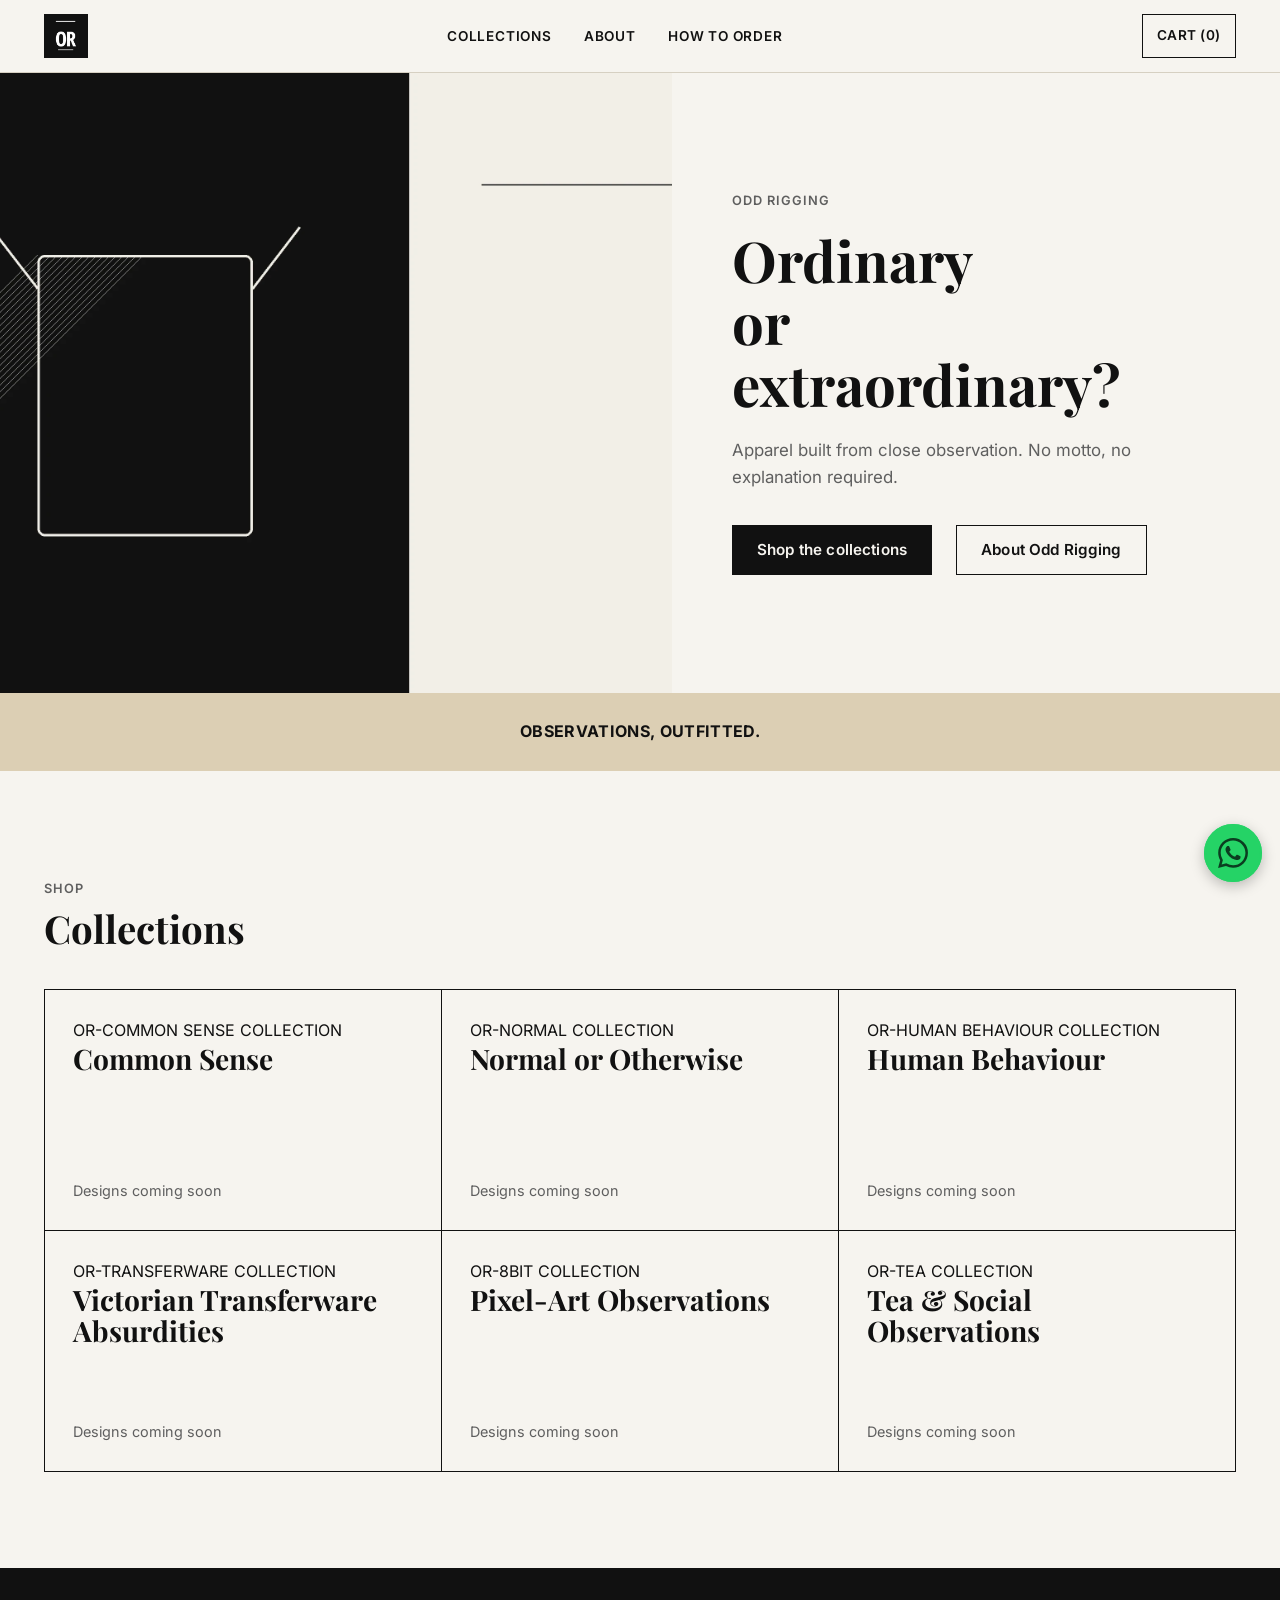
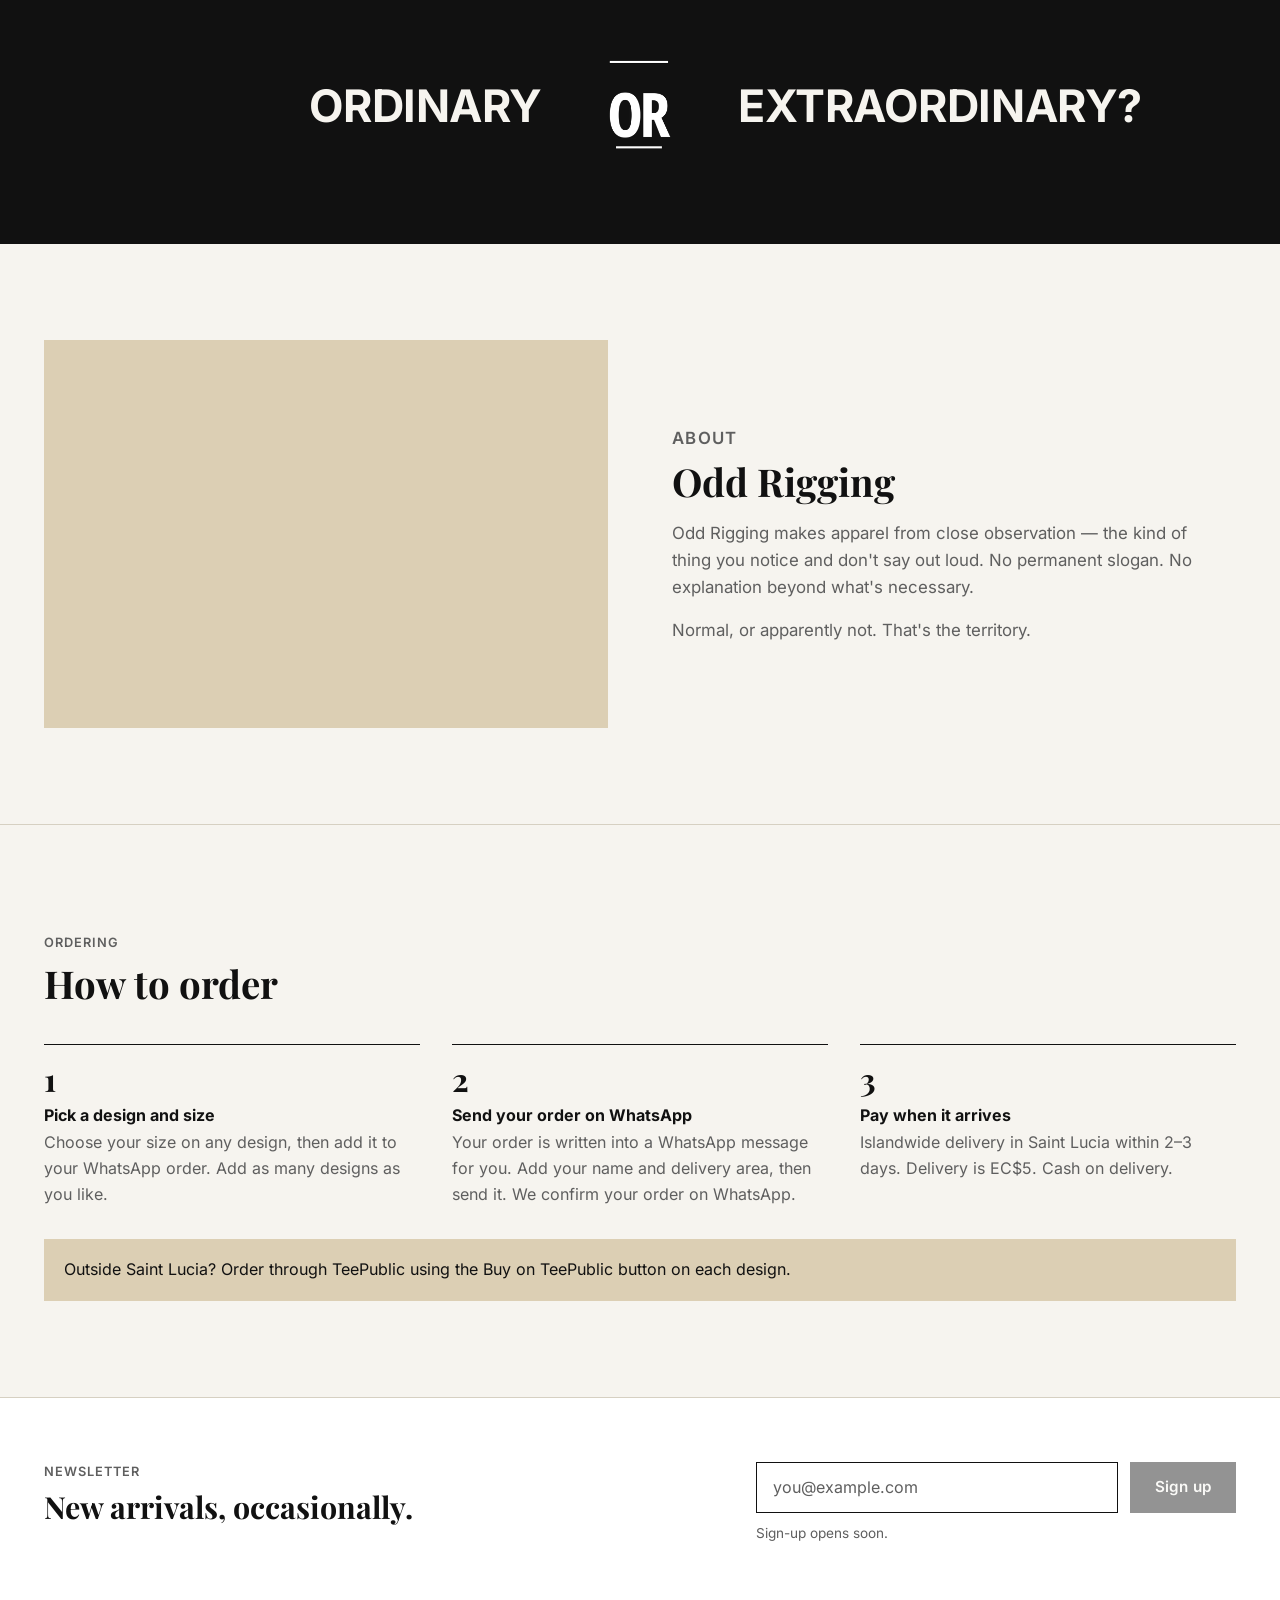
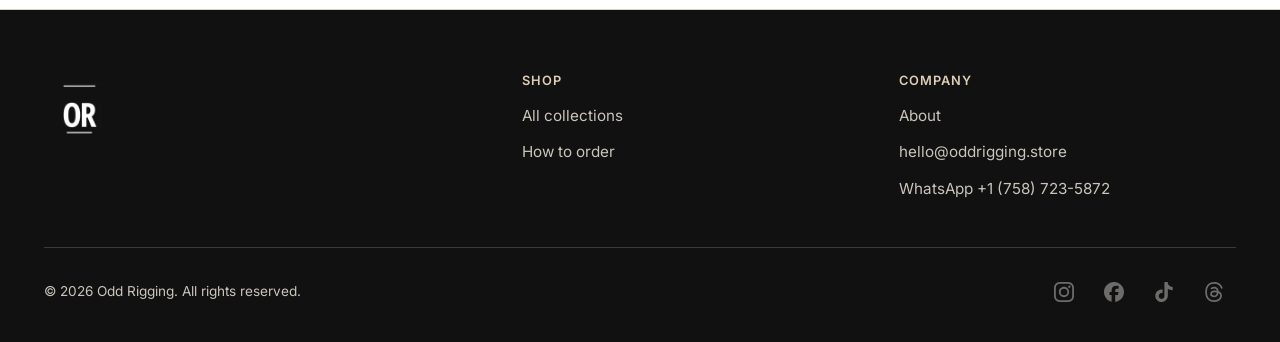
==== commit 27096a39: "Add files via upload" ====
--- a/index.html
+++ b/index.html
@@ -139,44 +139,62 @@
       </div>
       <ul class="collection-grid">
         <li class="collection-tile">
-          <a href="collection-1.html">
-            <!-- OPTIONAL TILE IMAGE (4:3): <div class="tile-media"><picture>...</picture></div> -->
-            <h3>Collection 01</h3>
-            <p class="tile-meta">Designs coming soon</p>
-          </a>
-        </li>
-        <li class="collection-tile">
-          <a href="collection-2.html">
-            <!-- OPTIONAL TILE IMAGE (4:3): <div class="tile-media"><picture>...</picture></div> -->
-            <h3>Collection 02</h3>
-            <p class="tile-meta">Designs coming soon</p>
-          </a>
-        </li>
-        <li class="collection-tile">
-          <a href="collection-3.html">
-            <!-- OPTIONAL TILE IMAGE (4:3): <div class="tile-media"><picture>...</picture></div> -->
-            <h3>Collection 03</h3>
-            <p class="tile-meta">Designs coming soon</p>
-          </a>
-        </li>
-        <li class="collection-tile">
-          <a href="collection-4.html">
-            <!-- OPTIONAL TILE IMAGE (4:3): <div class="tile-media"><picture>...</picture></div> -->
-            <h3>Collection 04</h3>
-            <p class="tile-meta">Designs coming soon</p>
-          </a>
-        </li>
-        <li class="collection-tile">
-          <a href="collection-5.html">
-            <!-- OPTIONAL TILE IMAGE (4:3): <div class="tile-media"><picture>...</picture></div> -->
-            <h3>Collection 05</h3>
-            <p class="tile-meta">Designs coming soon</p>
-          </a>
-        </li>
-        <li class="collection-tile">
-          <a href="collection-6.html">
-            <!-- OPTIONAL TILE IMAGE (4:3): <div class="tile-media"><picture>...</picture></div> -->
-            <h3>Collection 06</h3>
+          <a href="common-sense.html">
+            <!-- OPTIONAL TILE IMAGE (4:3): <div class="tile-media"><picture>...</picture></div> -->
+            <div>
+              <p class="tile-code">OR-COMMON SENSE COLLECTION</p>
+              <h3>Common Sense</h3>
+            </div>
+            <p class="tile-meta">Designs coming soon</p>
+          </a>
+        </li>
+        <li class="collection-tile">
+          <a href="normal-or-otherwise.html">
+            <!-- OPTIONAL TILE IMAGE (4:3): <div class="tile-media"><picture>...</picture></div> -->
+            <div>
+              <p class="tile-code">OR-NORMAL COLLECTION</p>
+              <h3>Normal or Otherwise</h3>
+            </div>
+            <p class="tile-meta">Designs coming soon</p>
+          </a>
+        </li>
+        <li class="collection-tile">
+          <a href="human-behaviour.html">
+            <!-- OPTIONAL TILE IMAGE (4:3): <div class="tile-media"><picture>...</picture></div> -->
+            <div>
+              <p class="tile-code">OR-HUMAN BEHAVIOUR COLLECTION</p>
+              <h3>Human Behaviour</h3>
+            </div>
+            <p class="tile-meta">Designs coming soon</p>
+          </a>
+        </li>
+        <li class="collection-tile">
+          <a href="transferware.html">
+            <!-- OPTIONAL TILE IMAGE (4:3): <div class="tile-media"><picture>...</picture></div> -->
+            <div>
+              <p class="tile-code">OR-TRANSFERWARE COLLECTION</p>
+              <h3>Victorian Transferware Absurdities</h3>
+            </div>
+            <p class="tile-meta">Designs coming soon</p>
+          </a>
+        </li>
+        <li class="collection-tile">
+          <a href="pixel-art.html">
+            <!-- OPTIONAL TILE IMAGE (4:3): <div class="tile-media"><picture>...</picture></div> -->
+            <div>
+              <p class="tile-code">OR-8BIT COLLECTION</p>
+              <h3>Pixel-Art Observations</h3>
+            </div>
+            <p class="tile-meta">Designs coming soon</p>
+          </a>
+        </li>
+        <li class="collection-tile">
+          <a href="tea.html">
+            <!-- OPTIONAL TILE IMAGE (4:3): <div class="tile-media"><picture>...</picture></div> -->
+            <div>
+              <p class="tile-code">OR-TEA COLLECTION</p>
+              <h3>Tea &amp; Social Observations</h3>
+            </div>
             <p class="tile-meta">Designs coming soon</p>
           </a>
         </li>
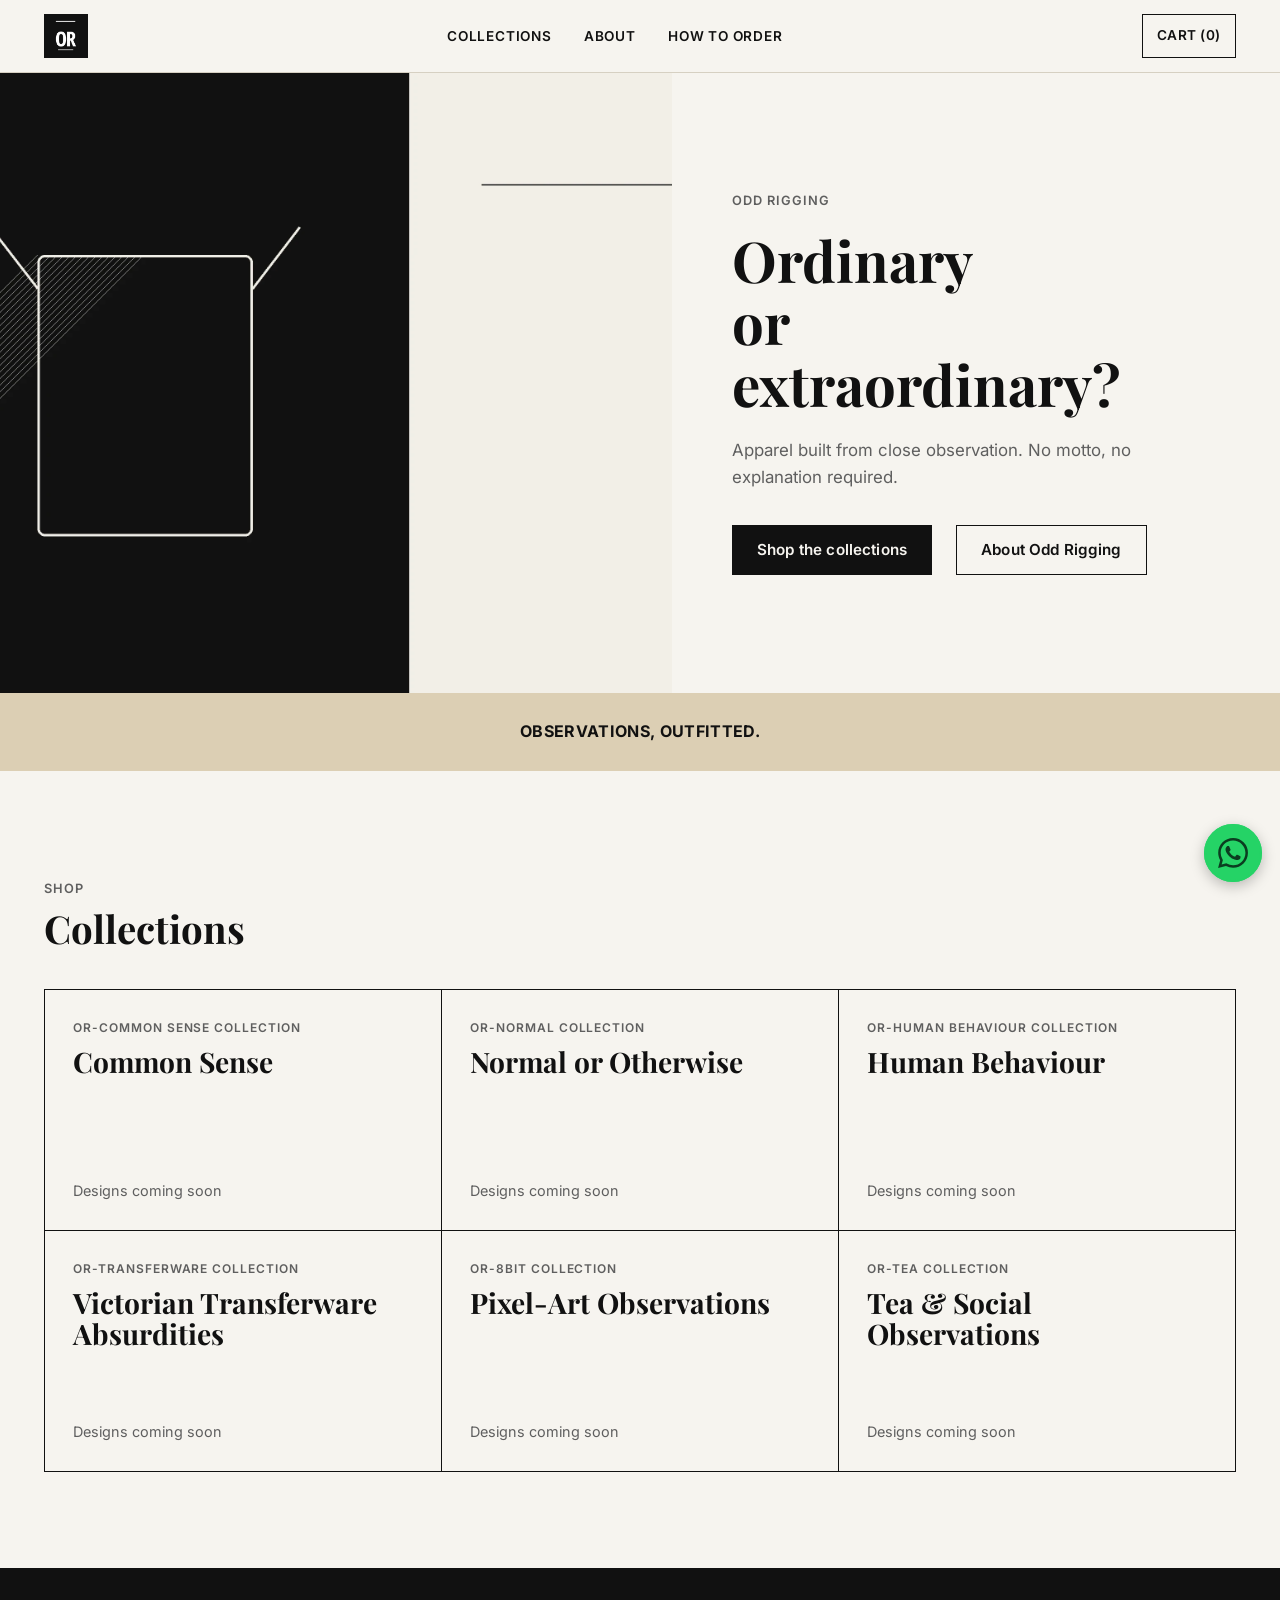
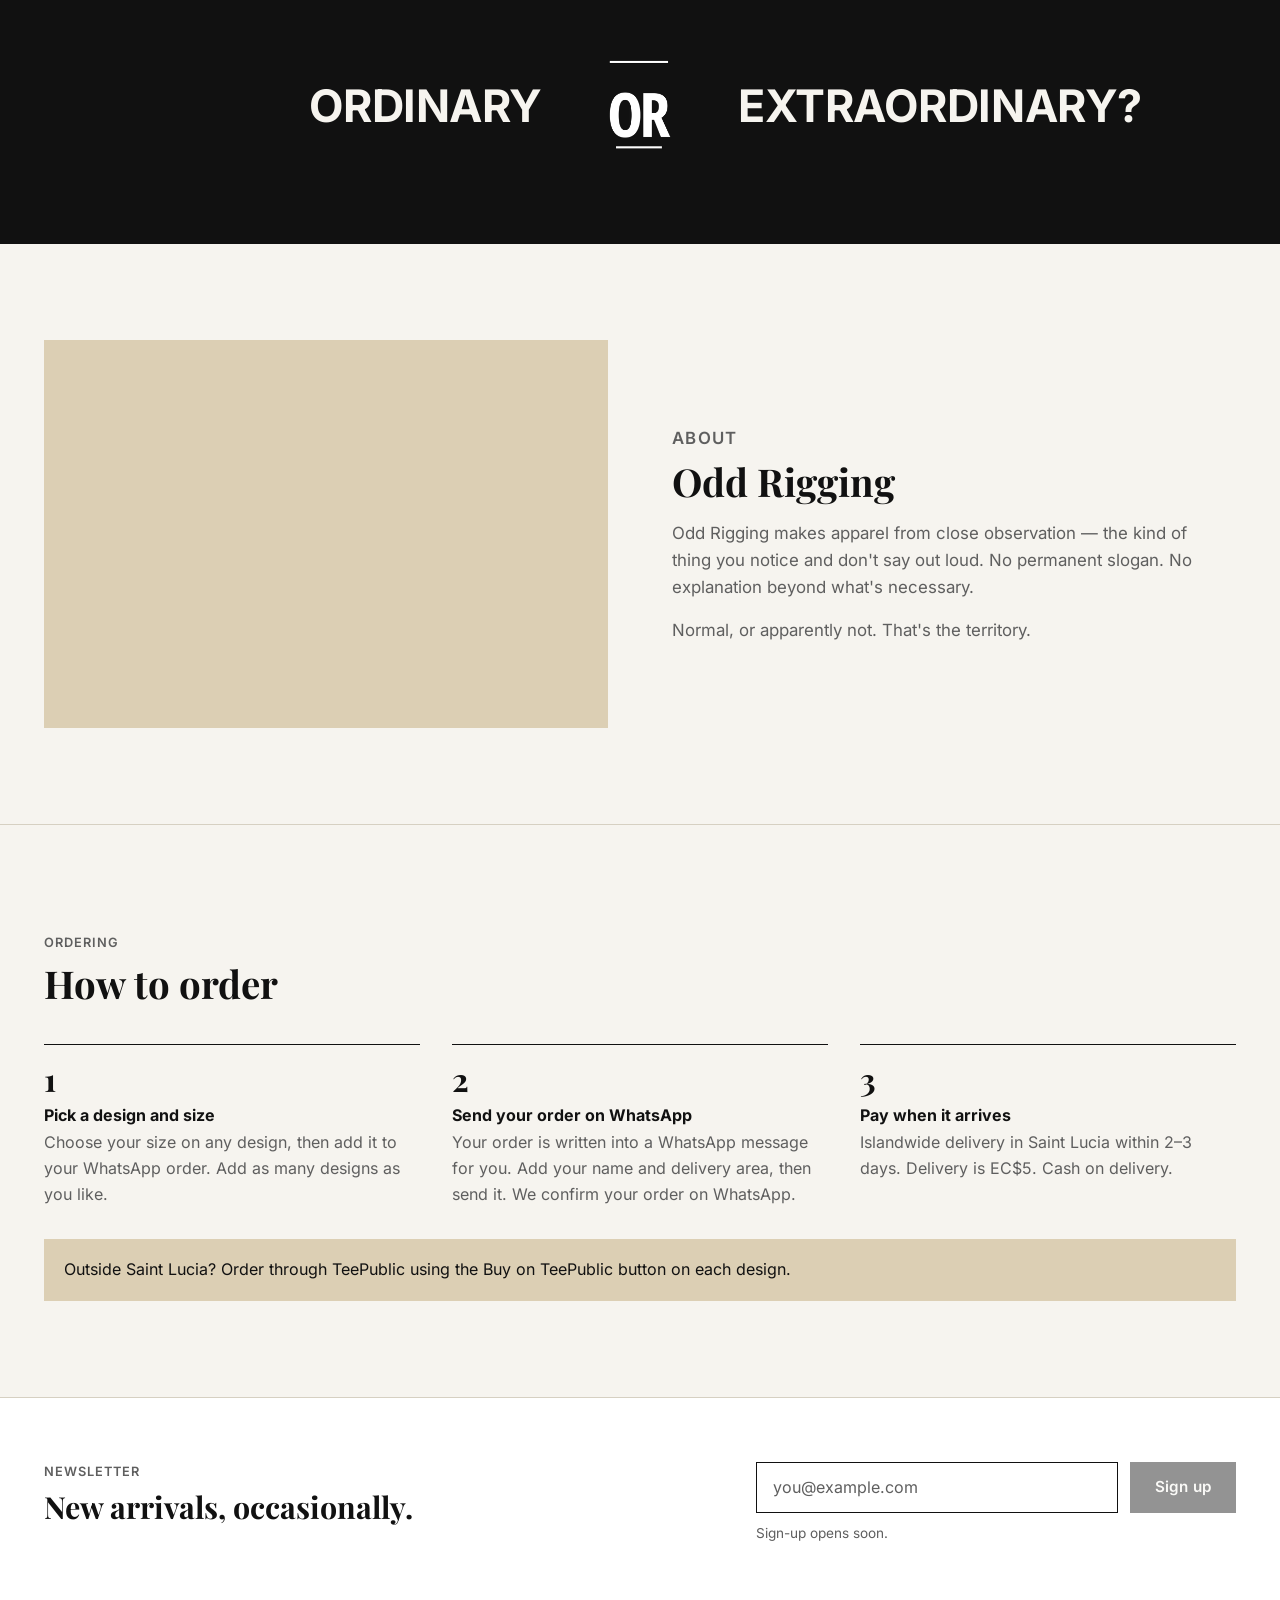
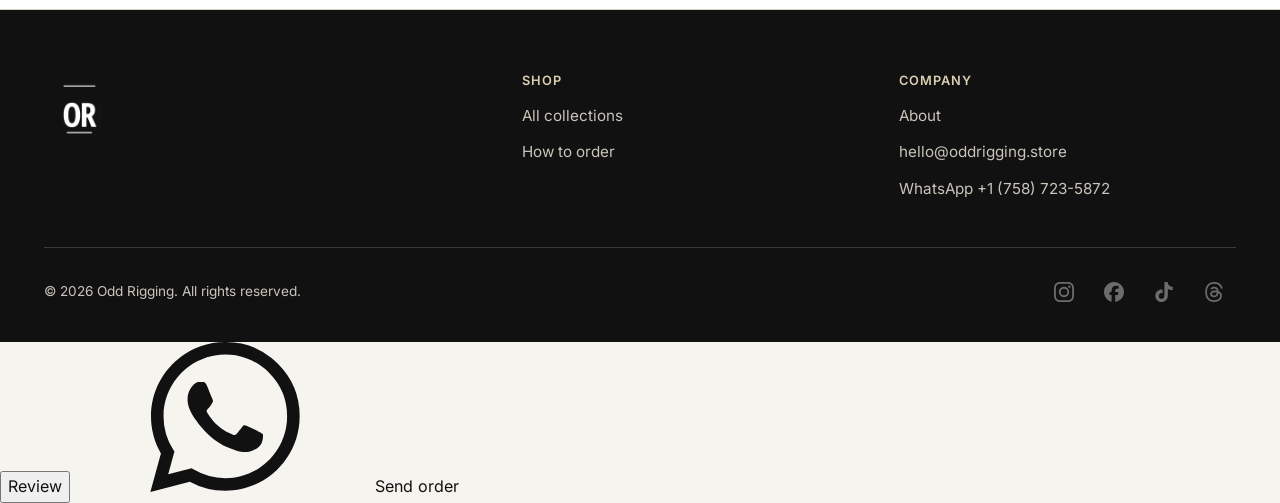
==== commit 9086bba6: "Add files via upload" ====
--- a/index.html
+++ b/index.html
@@ -320,6 +320,15 @@
   <a class="wa-float" href="https://wa.me/17587235872?text=Hi%20ODD%20RIGGING%2C%20I%20have%20a%20question." target="_blank" rel="noopener noreferrer" aria-label="Chat with ODD RIGGING on WhatsApp"><svg aria-hidden="true" focusable="false"><use href="assets/icons/icons.svg#i-whatsapp"></use></svg></a>
 </footer>
 
+<div id="order-bar" class="order-bar">
+  <div class="ob-summary">
+    <p id="ob-items" class="ob-items"></p>
+    <p id="ob-total" class="ob-total"></p>
+  </div>
+  <button type="button" class="ob-review" data-open="cart" aria-haspopup="dialog" aria-expanded="false">Review</button>
+  <a id="ob-send" class="ob-send" target="_blank" rel="noopener noreferrer"><svg aria-hidden="true" focusable="false"><use href="assets/icons/icons.svg#i-whatsapp"></use></svg>Send order<span class="vh"> on WhatsApp (opens WhatsApp)</span></a>
+</div>
+
 <dialog id="cart-dialog" class="sheet" aria-labelledby="cart-title">
   <div class="sheet-inner">
     <div class="sheet-head">
--- a/assets/css/or.css
+++ b/assets/css/or.css
@@ -35,6 +35,7 @@
 
 /* ---------- base ---------- */
 *,*::before,*::after{box-sizing:border-box;}
+[hidden]{display:none !important;}
 html{scroll-behavior:smooth;scroll-padding-top:84px;}
 html:has(dialog[open]){overflow:hidden;}
 body{
@@ -166,8 +167,12 @@
   transition:background .2s var(--ease),color .2s var(--ease);
 }
 .collection-tile a:hover{background:var(--black);color:var(--ivory);}
-.collection-tile a:hover .tile-meta{color:var(--on-dark-2);}
+.collection-tile a:hover .tile-code{font-size:.75rem;font-weight:600;letter-spacing:.08em;text-transform:uppercase;color:var(--ink-2);margin-bottom:10px;}
+.collection-tile a:hover .tile-code{color:var(--on-dark-2);}
+.tile-meta{color:var(--on-dark-2);}
 .collection-tile h3{font-size:clamp(1.5rem,2.2vw,1.9rem);}
+.tile-code{font-size:.75rem;font-weight:600;letter-spacing:.08em;text-transform:uppercase;color:var(--ink-2);margin-bottom:10px;}
+.collection-tile a:hover .tile-code{color:var(--on-dark-2);}
 .tile-meta{font-size:.9rem;color:var(--ink-2);}
 .tile-media{margin:-28px -28px 0;aspect-ratio:4/3;overflow:hidden;background:var(--white);}
 .tile-media img{width:100%;height:100%;object-fit:cover;}
@@ -210,6 +215,7 @@
 .breadcrumb ol{list-style:none;margin:0 0 20px;padding:0;display:flex;flex-wrap:wrap;gap:8px;font-size:.88rem;color:var(--ink-2);}
 .breadcrumb li + li::before{content:"/";margin-right:8px;}
 .breadcrumb a{text-decoration:underline;text-underline-offset:3px;}
+.page-head .label{margin-bottom:8px;}
 .page-head h1{font-size:clamp(2.2rem,5vw,3.6rem);}
 .page-head .intro{margin-top:14px;max-width:56ch;color:var(--ink-2);}
 
@@ -243,6 +249,58 @@
 .other-collections{list-style:none;margin:0;padding:0;display:flex;flex-wrap:wrap;gap:10px;}
 .other-collections a{display:inline-flex;align-items:center;min-height:44px;padding:0 16px;border:1.5px solid var(--black);text-decoration:none;font-weight:600;font-size:.9rem;}
 .other-collections a:hover,.other-collections a[aria-current="page"]{background:var(--black);color:var(--ivory);}
+
+
+/* ---------- collection hero (wireframe: kicker, headline, sub, artwork zone, CTA) ---------- */
+.btn-light{background:var(--ivory);color:var(--black);border-color:var(--ivory);}
+.btn-light:hover{background:transparent;color:var(--ivory);}
+.collection-hero{background:var(--black);color:var(--ivory);padding:28px 0 72px;}
+.collection-hero .breadcrumb ol{color:var(--on-dark-2);margin-bottom:40px;}
+.ch-grid{display:grid;grid-template-columns:1fr 1.05fr;gap:56px;align-items:center;}
+.ch-copy h1{font-family:var(--sans);font-weight:700;letter-spacing:-.02em;}
+.ch-kicker{display:block;font-size:.8rem;font-weight:600;letter-spacing:.08em;text-transform:uppercase;color:var(--on-dark-2);margin-bottom:18px;}
+.ch-headline{display:block;font-size:clamp(2.2rem,4.6vw,3.8rem);line-height:1.05;}
+.ch-sub{margin-top:18px;font-size:1.1rem;color:var(--on-dark-2);max-width:40ch;}
+.ch-copy .btn{margin-top:32px;}
+.ch-art{background:var(--kraft);padding:40px 28px;display:grid;grid-template-columns:1fr 1.45fr 1fr;gap:12px;align-items:end;}
+.ch-frame{aspect-ratio:4/5;overflow:hidden;background:#1E1E1E;}
+.ch-frame-c{background:var(--ivory);border:1px solid #BFB49A;}
+
+.ch-frame-b{margin-bottom:6%;}
+.ch-frame img{width:100%;height:100%;object-fit:cover;}
+
+/* ---------- design cards ---------- */
+ul.product-grid{list-style:none;margin:0;padding:0;}
+ul.product-grid > li{display:flex;}
+.product{position:relative;width:100%;}
+.product-num{font-size:.78rem;font-weight:600;letter-spacing:.08em;color:var(--ink-2);}
+.card-open{
+  margin-top:10px;align-self:flex-start;background:none;border:0;padding:6px 0;
+  font-weight:600;font-size:.9rem;text-decoration:underline;text-underline-offset:4px;
+}
+.card-open::after{content:"";position:absolute;inset:0;}   /* whole card opens the details */
+.product:hover .product-media img{transform:scale(1.03);}
+.product-media img{transition:transform .35s var(--ease);}
+.product:has(.card-open:focus-visible){outline:2px solid var(--black);outline-offset:6px;}
+.card-open:focus-visible{outline:none;}
+.product.is-coming .product-media{background:transparent;border-style:dashed;border-color:#B9B2A3;}
+.product-coming{color:var(--ink-2);}
+
+/* ---------- design details window ---------- */
+.pd{width:min(960px,calc(100vw - 32px));max-height:calc(100vh - 32px);margin:auto;border:1px solid var(--black);overflow:auto;}
+.pd[open]{animation:pd-in .2s var(--ease);}
+@keyframes pd-in{from{opacity:0;transform:translateY(12px);}to{opacity:1;transform:none;}}
+.pd-inner{display:grid;grid-template-columns:1fr 1fr;position:relative;}
+.pd-close{position:absolute;top:8px;right:8px;z-index:2;background:var(--ivory);}
+.pd-media{background:var(--white);aspect-ratio:4/5;overflow:hidden;}
+.pd-media img{width:100%;height:100%;object-fit:cover;}
+.pd-media.is-empty{display:flex;align-items:center;justify-content:center;color:var(--ink-2);}
+.pd-body{padding:40px 32px 32px;display:flex;flex-direction:column;gap:12px;}
+.pd-body h2{font-size:clamp(1.6rem,3vw,2.2rem);padding-right:40px;}
+.pd-price{font-size:1.1rem;font-weight:600;}
+.pd-desc p{color:var(--ink-2);}
+.pd-desc p + p{margin-top:10px;}
+.pd .sizes{margin-top:6px;}
 
 /* ---------- footer ---------- */
 .site-footer{background:var(--black);color:var(--on-dark-2);padding:64px 0 28px;}
@@ -291,6 +349,12 @@
   .footer-grid{grid-template-columns:1fr 1fr;}
 }
 @media (max-width:767px){
+  .ch-grid{grid-template-columns:1fr;gap:36px;}
+  .ch-art{padding:28px 18px;}
+  .pd{width:100vw;max-width:100vw;height:100%;max-height:100%;margin:0;border:0;}
+  .pd-inner{grid-template-columns:1fr;}
+  .pd-media{aspect-ratio:1/1;}
+  .pd-body{padding:24px 20px 32px;}
   .or-moment{grid-template-columns:1fr;justify-items:center;text-align:center;gap:20px;}
   .or-moment .side-left,.or-moment .side-right{text-align:center;}
 }
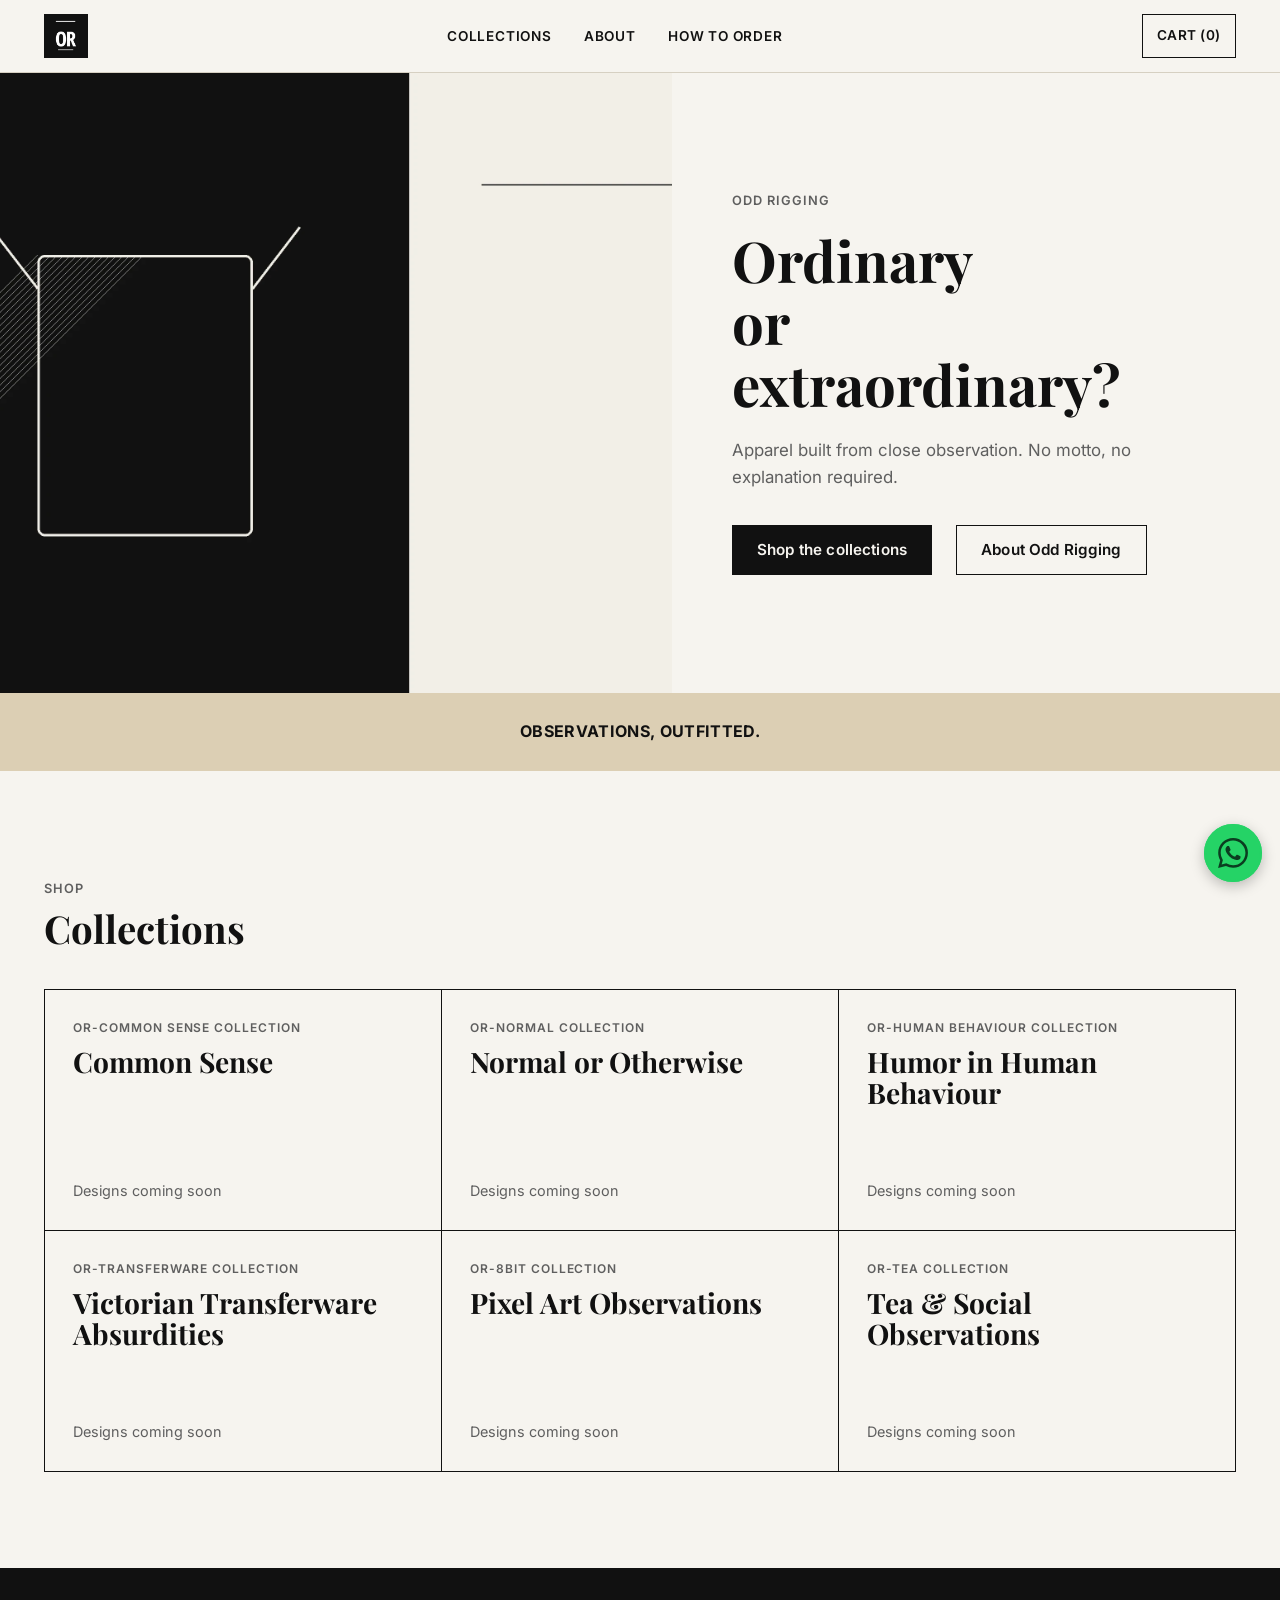
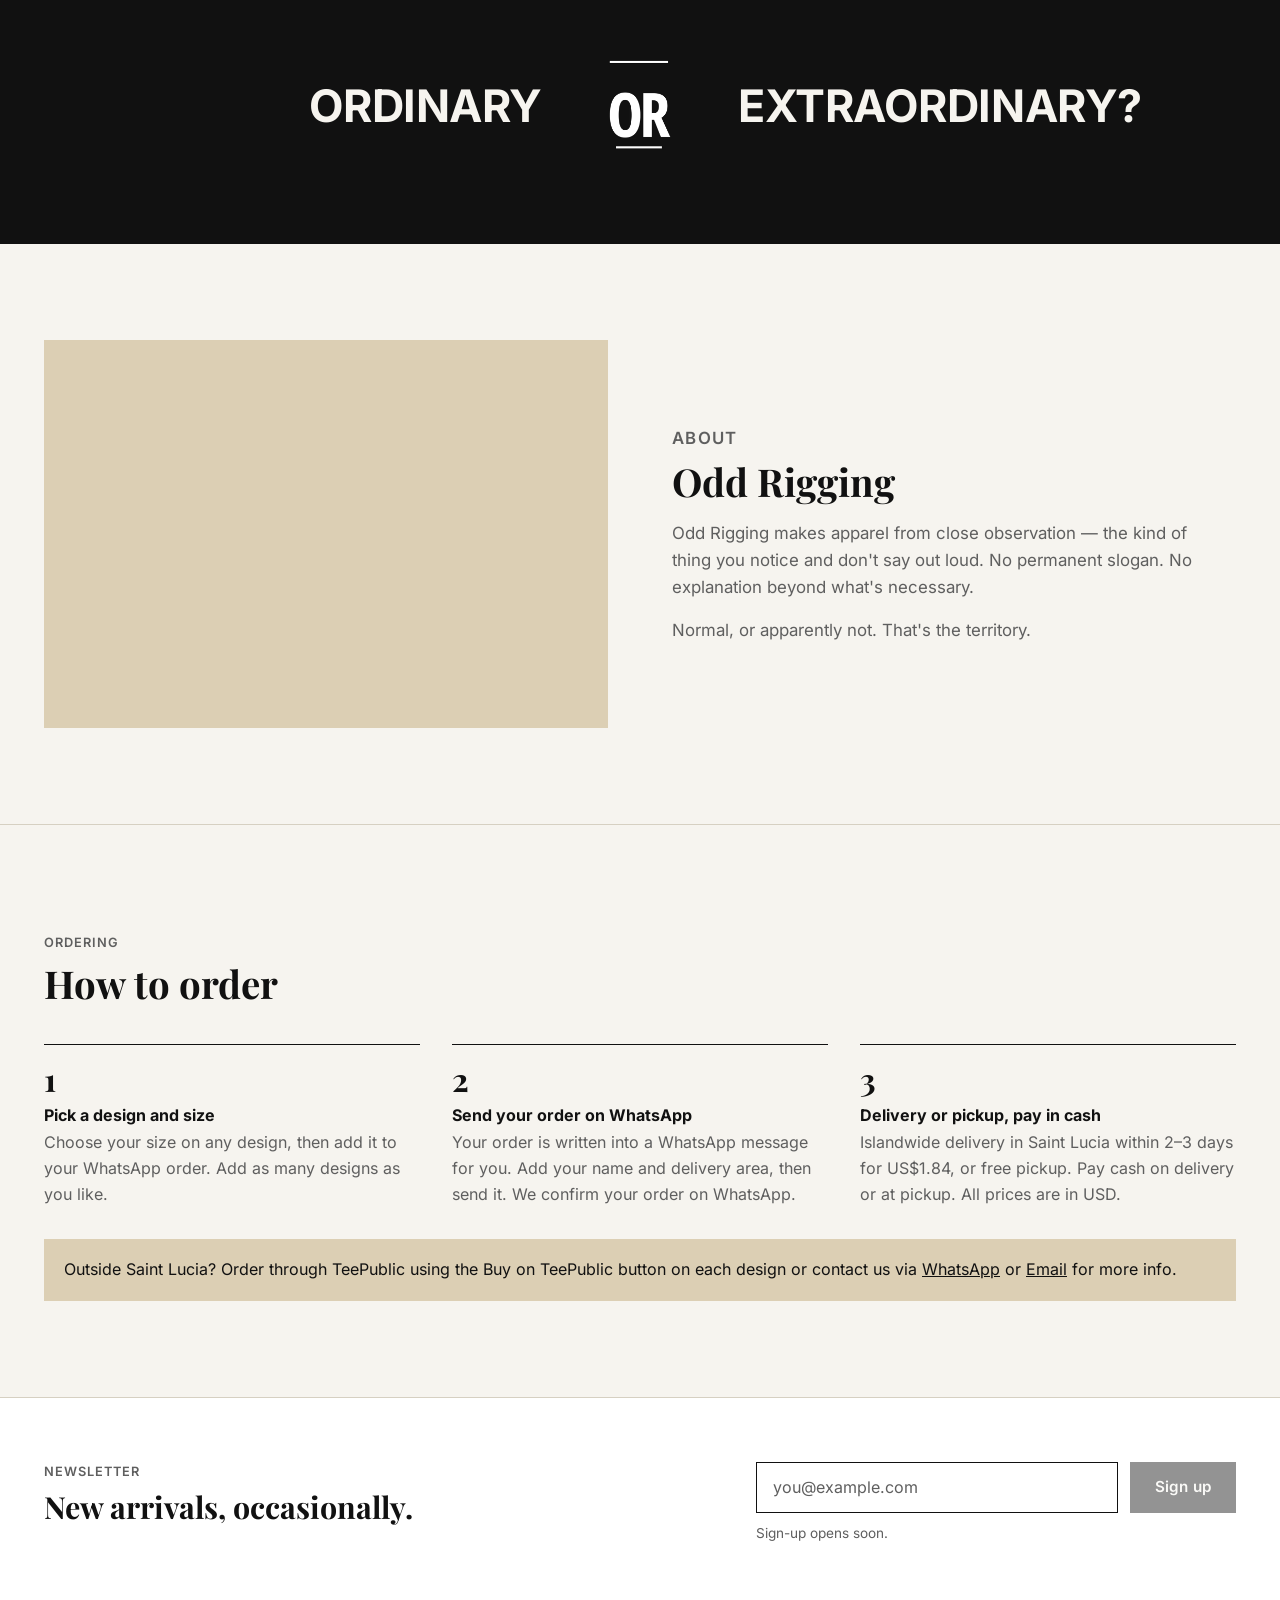
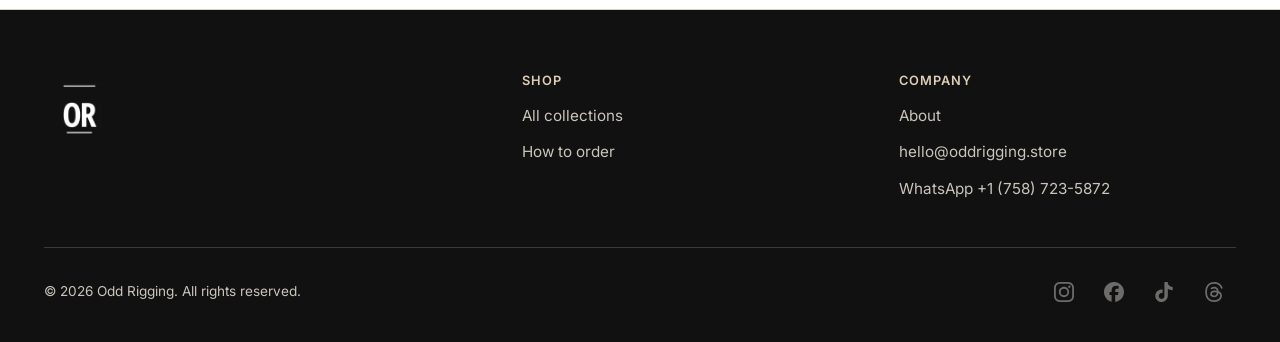
==== commit 0d6a6739: "Add files via upload" ====
--- a/index.html
+++ b/index.html
@@ -163,7 +163,7 @@
             <!-- OPTIONAL TILE IMAGE (4:3): <div class="tile-media"><picture>...</picture></div> -->
             <div>
               <p class="tile-code">OR-HUMAN BEHAVIOUR COLLECTION</p>
-              <h3>Human Behaviour</h3>
+              <h3>Humor in Human Behaviour</h3>
             </div>
             <p class="tile-meta">Designs coming soon</p>
           </a>
@@ -183,7 +183,7 @@
             <!-- OPTIONAL TILE IMAGE (4:3): <div class="tile-media"><picture>...</picture></div> -->
             <div>
               <p class="tile-code">OR-8BIT COLLECTION</p>
-              <h3>Pixel-Art Observations</h3>
+              <h3>Pixel Art Observations</h3>
             </div>
             <p class="tile-meta">Designs coming soon</p>
           </a>
@@ -248,11 +248,11 @@
           <p>Your order is written into a WhatsApp message for you. Add your name and delivery area, then send it. We confirm your order on WhatsApp.</p>
         </li>
         <li>
-          <h3>Pay when it arrives</h3>
-          <p>Islandwide delivery in Saint Lucia within 2&ndash;3 days. Delivery is <span data-or="delivery-fee">EC$5</span>. Cash on delivery.</p>
+          <h3>Delivery or pickup, pay in cash</h3>
+          <p>Islandwide delivery in Saint Lucia within 2&ndash;3 days for <span data-or="delivery-fee">US$1.84</span>, or free pickup. Pay cash on delivery or at pickup. All prices are in USD.</p>
         </li>
       </ol>
-      <p class="abroad">Outside Saint Lucia? Order through TeePublic using the Buy on TeePublic button on each design.</p>
+      <p class="abroad">Outside Saint Lucia? Order through TeePublic using the Buy on TeePublic button on each design or contact us via <a href="https://wa.me/17587235872?text=Hi%20ODD%20RIGGING%2C%20I%27m%20outside%20Saint%20Lucia%20and%20would%20like%20more%20info." target="_blank" rel="noopener noreferrer">WhatsApp<span class="vh"> (opens WhatsApp)</span></a> or <a href="mailto:hello@oddrigging.store">Email</a> for more info.</p>
     </div>
   </section>
 
@@ -338,11 +338,16 @@
     <p id="cart-empty" class="cart-empty">Your order is empty. Choose a design and size to start.</p>
     <ul id="cart-lines" class="cart-lines" aria-label="Items in your order"></ul>
     <div id="cart-summary" class="cart-summary" hidden>
+      <fieldset class="ship-choice">
+        <legend>Shipping &amp; handling (Saint Lucia)</legend>
+        <label class="ship-opt"><input type="radio" name="or-shipping" value="delivery"><span><strong>Delivery &ndash; US$1.84</strong><small>Islandwide, 2&ndash;3 days. Cash on delivery.</small></span></label>
+        <label class="ship-opt"><input type="radio" name="or-shipping" value="pickup"><span><strong>Pickup &ndash; Free</strong><small>Cash on pickup.</small></span></label>
+      </fieldset>
       <div><span>Items</span><span id="sum-items"></span></div>
-      <div><span>Delivery</span><span id="sum-delivery"></span></div>
-      <div class="total"><span>Total</span><span id="sum-total"></span></div>
-    </div>
-    <p class="cart-note"><span data-or="delivery-text">Islandwide delivery in Saint Lucia, 2&ndash;3 days. Cash on delivery.</span> Outside Saint Lucia? Use Buy on TeePublic on each design.</p>
+      <div><span id="sum-delivery-label">Delivery</span><span id="sum-delivery"></span></div>
+      <div class="total"><span>Total (USD)</span><span id="sum-total"></span></div>
+    </div>
+    <p class="cart-note">Outside Saint Lucia? Order through TeePublic using the Buy on TeePublic button on each design or contact us via <a href="https://wa.me/17587235872?text=Hi%20ODD%20RIGGING%2C%20I%27m%20outside%20Saint%20Lucia%20and%20would%20like%20more%20info." target="_blank" rel="noopener noreferrer">WhatsApp<span class="vh"> (opens WhatsApp)</span></a> or <a href="mailto:hello@oddrigging.store">Email</a> for more info.</p>
     <div class="cart-actions">
       <a id="cart-send" class="btn btn-solid btn-block" aria-disabled="true" tabindex="-1" target="_blank" rel="noopener noreferrer"><svg aria-hidden="true" focusable="false"><use href="assets/icons/icons.svg#i-whatsapp"></use></svg>Send order on WhatsApp<span class="vh"> (opens WhatsApp)</span></a>
       <p id="cart-sent" class="cart-sent" hidden>WhatsApp should now be open with your order. Once you have sent it, you can clear this order.</p>
--- a/assets/css/or.css
+++ b/assets/css/or.css
@@ -274,33 +274,82 @@
 ul.product-grid > li{display:flex;}
 .product{position:relative;width:100%;}
 .product-num{font-size:.78rem;font-weight:600;letter-spacing:.08em;color:var(--ink-2);}
-.card-open{
-  margin-top:10px;align-self:flex-start;background:none;border:0;padding:6px 0;
-  font-weight:600;font-size:.9rem;text-decoration:underline;text-underline-offset:4px;
-}
-.card-open::after{content:"";position:absolute;inset:0;}   /* whole card opens the details */
-.product:hover .product-media img{transform:scale(1.03);}
-.product-media img{transition:transform .35s var(--ease);}
-.product:has(.card-open:focus-visible){outline:2px solid var(--black);outline-offset:6px;}
-.card-open:focus-visible{outline:none;}
 .product.is-coming .product-media{background:transparent;border-style:dashed;border-color:#B9B2A3;}
 .product-coming{color:var(--ink-2);}
 
-/* ---------- design details window ---------- */
-.pd{width:min(960px,calc(100vw - 32px));max-height:calc(100vh - 32px);margin:auto;border:1px solid var(--black);overflow:auto;}
-.pd[open]{animation:pd-in .2s var(--ease);}
-@keyframes pd-in{from{opacity:0;transform:translateY(12px);}to{opacity:1;transform:none;}}
-.pd-inner{display:grid;grid-template-columns:1fr 1fr;position:relative;}
-.pd-close{position:absolute;top:8px;right:8px;z-index:2;background:var(--ivory);}
-.pd-media{background:var(--white);aspect-ratio:4/5;overflow:hidden;}
-.pd-media img{width:100%;height:100%;object-fit:cover;}
-.pd-media.is-empty{display:flex;align-items:center;justify-content:center;color:var(--ink-2);}
-.pd-body{padding:40px 32px 32px;display:flex;flex-direction:column;gap:12px;}
-.pd-body h2{font-size:clamp(1.6rem,3vw,2.2rem);padding-right:40px;}
-.pd-price{font-size:1.1rem;font-weight:600;}
-.pd-desc p{color:var(--ink-2);}
-.pd-desc p + p{margin-top:10px;}
-.pd .sizes{margin-top:6px;}
+/* ---------- card ordering (mechanism from Boutique Corner) ---------- */
+.product{overflow:hidden;background:var(--ivory);}
+.product-media{position:relative;}
+.product-desc{color:var(--ink-2);font-size:.92rem;}
+.product-price{font-weight:600;color:var(--black);font-size:1.05rem;}
+.size-dots{display:flex;flex-wrap:wrap;gap:5px;}
+.size-dots .dot{min-width:30px;height:30px;padding:0 6px;border:1px solid #B9B2A3;border-radius:15px;display:inline-flex;align-items:center;justify-content:center;font-size:.68rem;font-weight:600;color:var(--ink-2);}
+.in-order{font-size:.85rem;font-weight:600;}
+
+.card-hover-btn{
+  position:absolute;left:0;right:0;bottom:0;z-index:3;
+  display:flex;align-items:center;justify-content:center;gap:8px;
+  min-height:48px;padding:14px;border:0;background:var(--black);color:var(--ivory);
+  font-size:.9rem;font-weight:600;letter-spacing:.02em;
+  transform:translateY(100%);transition:transform .3s var(--ease),background .2s;
+}
+.product:hover .card-hover-btn,.product.panel-open .card-hover-btn,.card-hover-btn:focus-visible{transform:translateY(0);}
+.card-hover-btn:hover{background:#2A2A2A;}
+.card-hover-btn:focus-visible{outline:2px solid var(--ivory);outline-offset:-5px;}
+@media (hover:none){.card-hover-btn{transform:translateY(0);}}
+
+.card-tick{position:absolute;top:12px;right:12px;z-index:3;width:30px;height:30px;border-radius:50%;
+  background:var(--black);color:var(--ivory);display:flex;align-items:center;justify-content:center;font-size:.85rem;
+  opacity:0;transform:scale(.5);transition:opacity .25s,transform .25s;}
+.product.is-selected .card-tick{opacity:1;transform:scale(1);}
+
+.order-panel{
+  position:absolute;left:0;right:0;bottom:0;z-index:10;
+  background:var(--white);border-top:2px solid var(--black);
+  padding:18px 18px 20px;display:flex;flex-direction:column;gap:12px;
+  box-shadow:0 -8px 30px rgba(17,17,17,.12);
+  transform:translateY(100%);visibility:hidden;
+  transition:transform .38s var(--ease),visibility 0s linear .38s;
+}
+.order-panel.open{transform:translateY(0);visibility:visible;transition:transform .38s var(--ease),visibility 0s;}
+.op-header{display:flex;align-items:center;justify-content:space-between;gap:12px;}
+.op-title{font-family:var(--serif);font-weight:500;font-size:1.05rem;}
+.op-close{width:36px;height:36px;border:0;border-radius:50%;background:var(--ivory);font-size:1.2rem;line-height:1;}
+.order-panel .size-opt span{flex-direction:column;height:auto;min-height:48px;min-width:52px;padding:4px 8px;line-height:1.2;}
+.order-panel .size-opt small{font-size:.66rem;font-weight:500;opacity:.75;}
+.op-qty-row{display:flex;align-items:center;justify-content:space-between;}
+.op-qty-label{font-size:.8rem;font-weight:600;letter-spacing:.08em;text-transform:uppercase;color:var(--ink-2);}
+.op-qty-ctrl{display:flex;align-items:center;}
+.op-qty-btn{width:44px;height:40px;border:1.5px solid var(--black);background:transparent;font-size:1.1rem;font-weight:600;}
+.op-qty-btn:disabled{opacity:.35;cursor:not-allowed;}
+.op-qty-num{min-width:40px;text-align:center;font-weight:700;}
+.op-subtotal{display:flex;justify-content:space-between;align-items:center;background:var(--ivory);padding:10px 12px;}
+.op-subtotal-label{font-size:.88rem;color:var(--ink-2);}
+.op-subtotal-amount{font-family:var(--serif);font-weight:700;font-size:1.2rem;}
+.op-tp[aria-disabled="true"]{opacity:1;color:#6E6E6E;border-color:#C9C5BA;background:#EDEBE5;cursor:not-allowed;}
+.op-tp[aria-disabled="true"]:hover{background:#EDEBE5;color:#6E6E6E;}
+
+/* ---------- floating order bar ---------- */
+.order-bar{
+  position:fixed;left:50%;bottom:18px;z-index:800;
+  transform:translate(-50%,140%);opacity:0;visibility:hidden;
+  transition:transform .4s var(--ease),opacity .4s,visibility 0s linear .4s;
+  display:flex;align-items:center;gap:12px;padding:12px 14px 12px 20px;
+  background:var(--black);color:var(--ivory);box-shadow:0 12px 40px rgba(17,17,17,.35);
+  width:min(560px,calc(100vw - 24px));
+}
+.order-bar.visible{transform:translate(-50%,0);opacity:1;visibility:visible;transition:transform .4s var(--ease),opacity .4s,visibility 0s;}
+.ob-summary{flex:1;min-width:0;}
+.ob-items{font-size:.72rem;letter-spacing:.06em;text-transform:uppercase;color:var(--on-dark-2);}
+.ob-total{font-family:var(--serif);font-weight:700;font-size:1.15rem;line-height:1.2;}
+.ob-review{min-height:44px;padding:0 14px;border:1.5px solid var(--ivory);background:transparent;color:var(--ivory);font-weight:600;font-size:.85rem;}
+.ob-review:hover{background:var(--ivory);color:var(--black);}
+.ob-send{display:inline-flex;align-items:center;gap:8px;min-height:44px;padding:0 16px;background:#25D366;color:#0B3D20;font-weight:700;font-size:.88rem;text-decoration:none;white-space:nowrap;}
+.ob-send svg{width:20px;height:20px;}
+.ob-send:hover{background:#1FB857;}
+.order-bar :focus-visible{outline-color:var(--ivory);}
+body.has-order-bar .wa-float{bottom:96px;}
+body.has-order-bar{padding-bottom:84px;}
 
 /* ---------- footer ---------- */
 .site-footer{background:var(--black);color:var(--on-dark-2);padding:64px 0 28px;}
@@ -351,14 +400,14 @@
 @media (max-width:767px){
   .ch-grid{grid-template-columns:1fr;gap:36px;}
   .ch-art{padding:28px 18px;}
-  .pd{width:100vw;max-width:100vw;height:100%;max-height:100%;margin:0;border:0;}
-  .pd-inner{grid-template-columns:1fr;}
-  .pd-media{aspect-ratio:1/1;}
-  .pd-body{padding:24px 20px 32px;}
   .or-moment{grid-template-columns:1fr;justify-items:center;text-align:center;gap:20px;}
   .or-moment .side-left,.or-moment .side-right{text-align:center;}
 }
 @media (max-width:575px){
+  .order-bar{bottom:0;width:100vw;padding:10px 12px;gap:8px;}
+  .ob-total{font-size:1rem;}
+  .ob-send{padding:0 12px;}
+  body.has-order-bar .wa-float{bottom:84px;}
   :root{--pad:20px;}
   .section{padding:64px 0;}
   .collection-grid,.product-grid{grid-template-columns:1fr;}
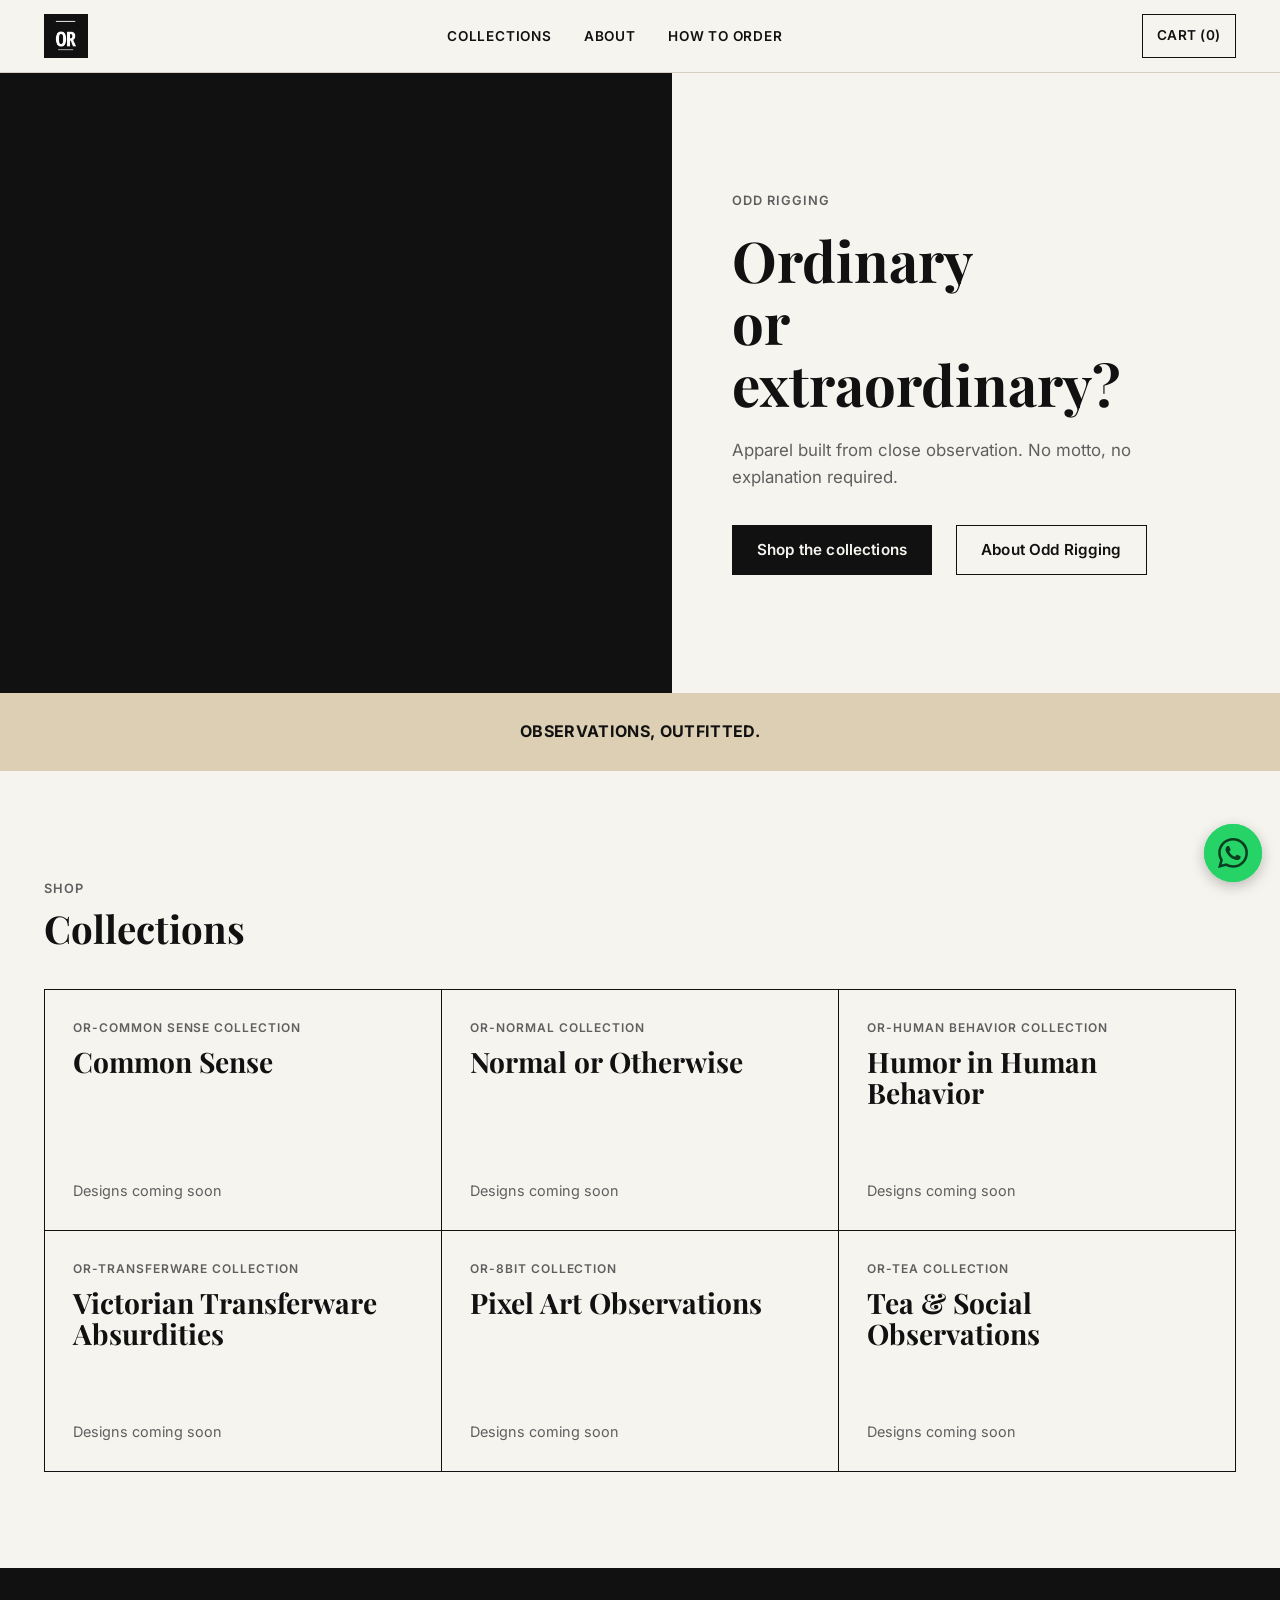
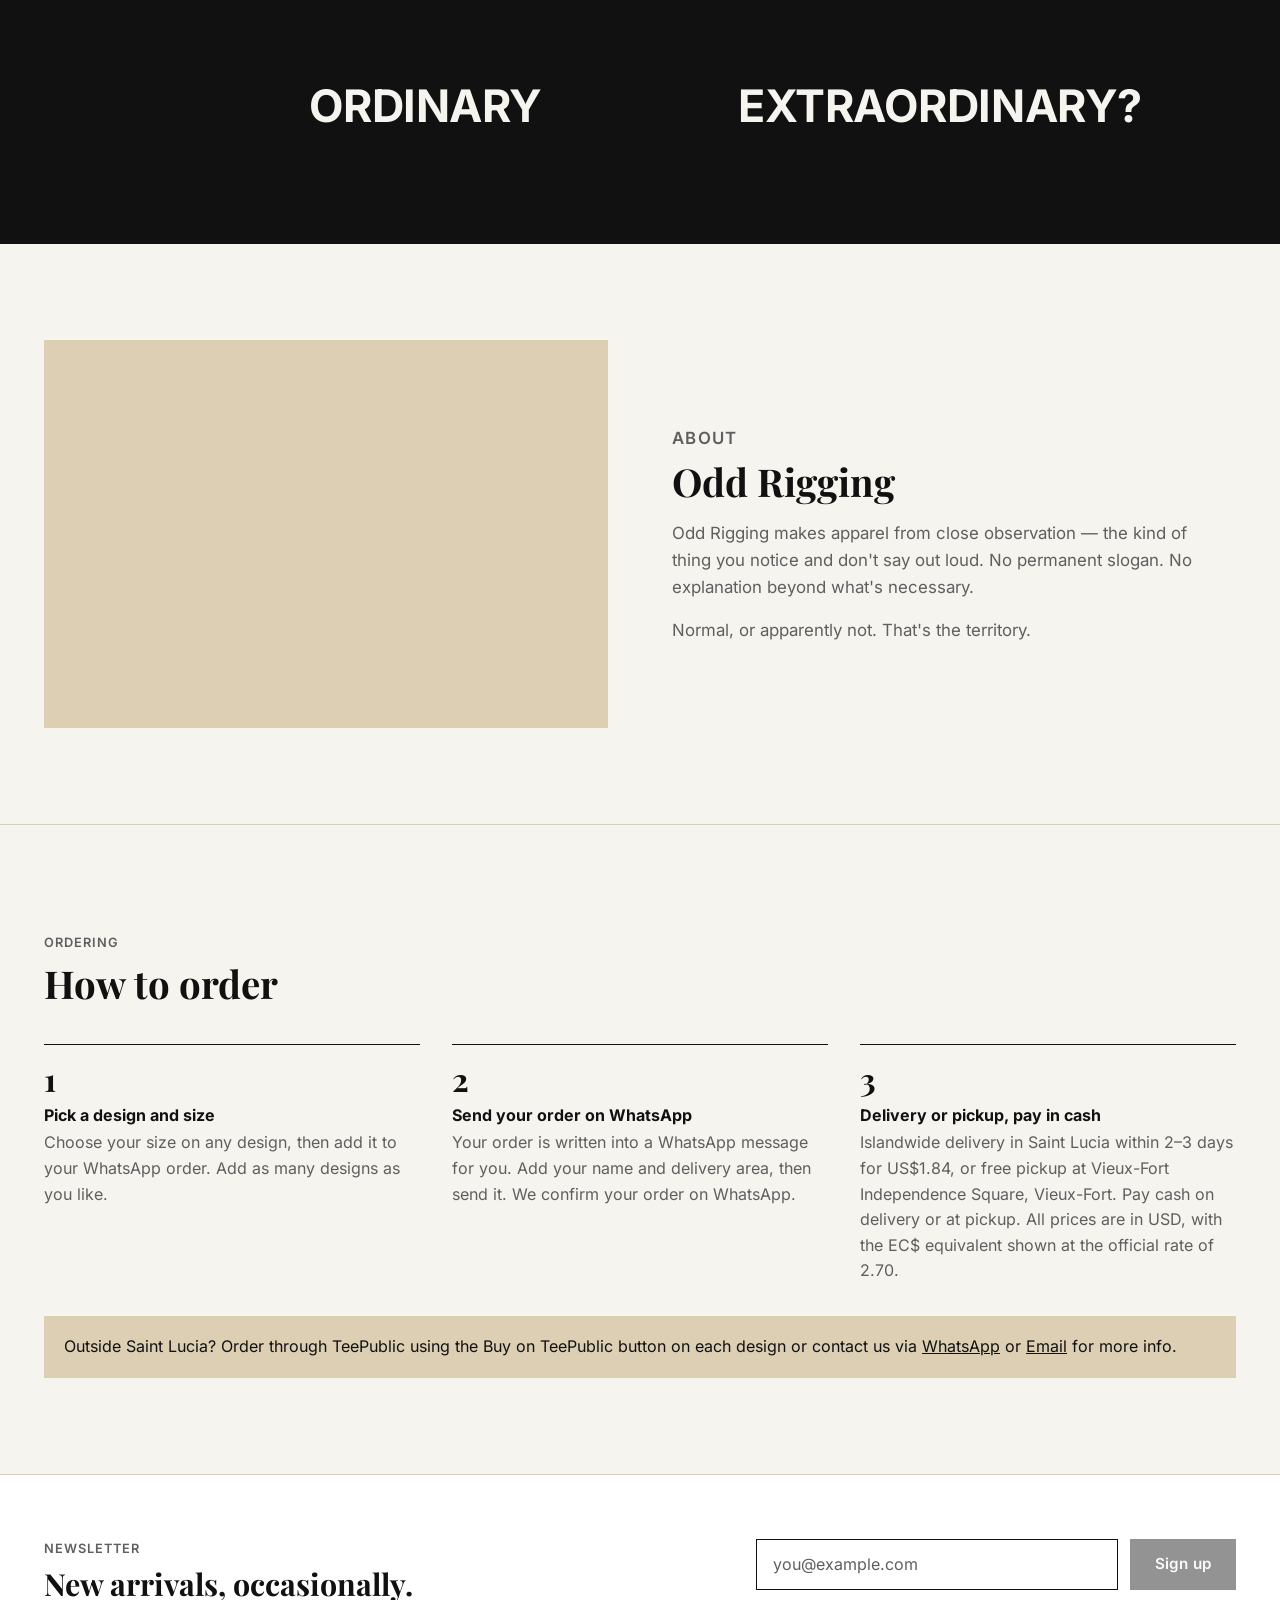
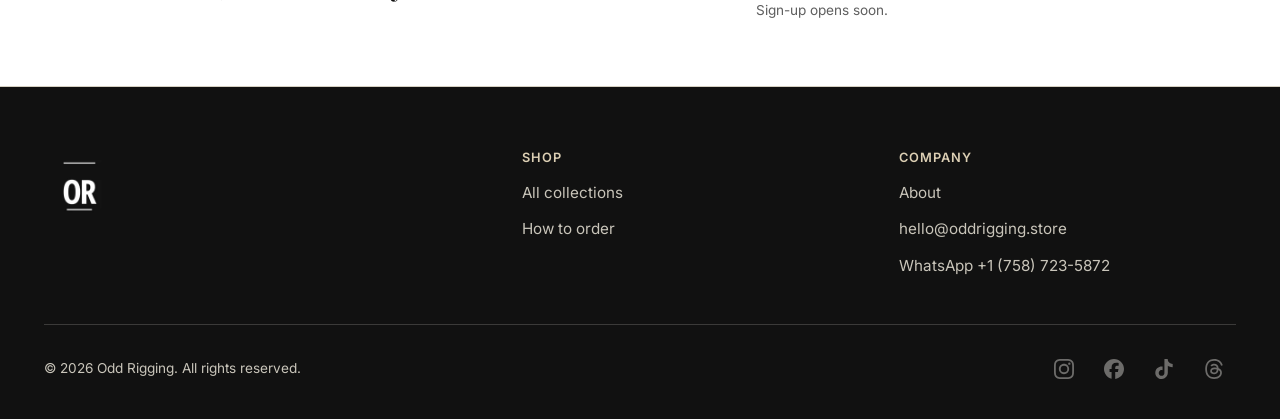
==== commit ba217624: "Add files via upload" ====
--- a/index.html
+++ b/index.html
@@ -159,11 +159,11 @@
           </a>
         </li>
         <li class="collection-tile">
-          <a href="human-behaviour.html">
-            <!-- OPTIONAL TILE IMAGE (4:3): <div class="tile-media"><picture>...</picture></div> -->
-            <div>
-              <p class="tile-code">OR-HUMAN BEHAVIOUR COLLECTION</p>
-              <h3>Humor in Human Behaviour</h3>
+          <a href="human-behavior.html">
+            <!-- OPTIONAL TILE IMAGE (4:3): <div class="tile-media"><picture>...</picture></div> -->
+            <div>
+              <p class="tile-code">OR-HUMAN BEHAVIOR COLLECTION</p>
+              <h3>Humor in Human Behavior</h3>
             </div>
             <p class="tile-meta">Designs coming soon</p>
           </a>
@@ -249,7 +249,7 @@
         </li>
         <li>
           <h3>Delivery or pickup, pay in cash</h3>
-          <p>Islandwide delivery in Saint Lucia within 2&ndash;3 days for <span data-or="delivery-fee">US$1.84</span>, or free pickup. Pay cash on delivery or at pickup. All prices are in USD.</p>
+          <p>Islandwide delivery in Saint Lucia within 2&ndash;3 days for <span data-or="delivery-fee">US$1.84</span>, or free pickup at Vieux-Fort Independence Square, Vieux-Fort. Pay cash on delivery or at pickup. All prices are in USD, with the EC$ equivalent shown at the official rate of 2.70.</p>
         </li>
       </ol>
       <p class="abroad">Outside Saint Lucia? Order through TeePublic using the Buy on TeePublic button on each design or contact us via <a href="https://wa.me/17587235872?text=Hi%20ODD%20RIGGING%2C%20I%27m%20outside%20Saint%20Lucia%20and%20would%20like%20more%20info." target="_blank" rel="noopener noreferrer">WhatsApp<span class="vh"> (opens WhatsApp)</span></a> or <a href="mailto:hello@oddrigging.store">Email</a> for more info.</p>
@@ -341,11 +341,12 @@
       <fieldset class="ship-choice">
         <legend>Shipping &amp; handling (Saint Lucia)</legend>
         <label class="ship-opt"><input type="radio" name="or-shipping" value="delivery"><span><strong>Delivery &ndash; US$1.84</strong><small>Islandwide, 2&ndash;3 days. Cash on delivery.</small></span></label>
-        <label class="ship-opt"><input type="radio" name="or-shipping" value="pickup"><span><strong>Pickup &ndash; Free</strong><small>Cash on pickup.</small></span></label>
+        <label class="ship-opt"><input type="radio" name="or-shipping" value="pickup"><span><strong>Pickup &ndash; Free</strong><small>Vieux-Fort Independence Square, Vieux-Fort. Cash on pickup.</small></span></label>
       </fieldset>
       <div><span>Items</span><span id="sum-items"></span></div>
       <div><span id="sum-delivery-label">Delivery</span><span id="sum-delivery"></span></div>
       <div class="total"><span>Total (USD)</span><span id="sum-total"></span></div>
+      <div class="sum-ec"><span>EC$ equivalent <small>(at <span data-or="ec-rate">2.70</span>)</small></span><span id="sum-total-ec"></span></div>
     </div>
     <p class="cart-note">Outside Saint Lucia? Order through TeePublic using the Buy on TeePublic button on each design or contact us via <a href="https://wa.me/17587235872?text=Hi%20ODD%20RIGGING%2C%20I%27m%20outside%20Saint%20Lucia%20and%20would%20like%20more%20info." target="_blank" rel="noopener noreferrer">WhatsApp<span class="vh"> (opens WhatsApp)</span></a> or <a href="mailto:hello@oddrigging.store">Email</a> for more info.</p>
     <div class="cart-actions">
